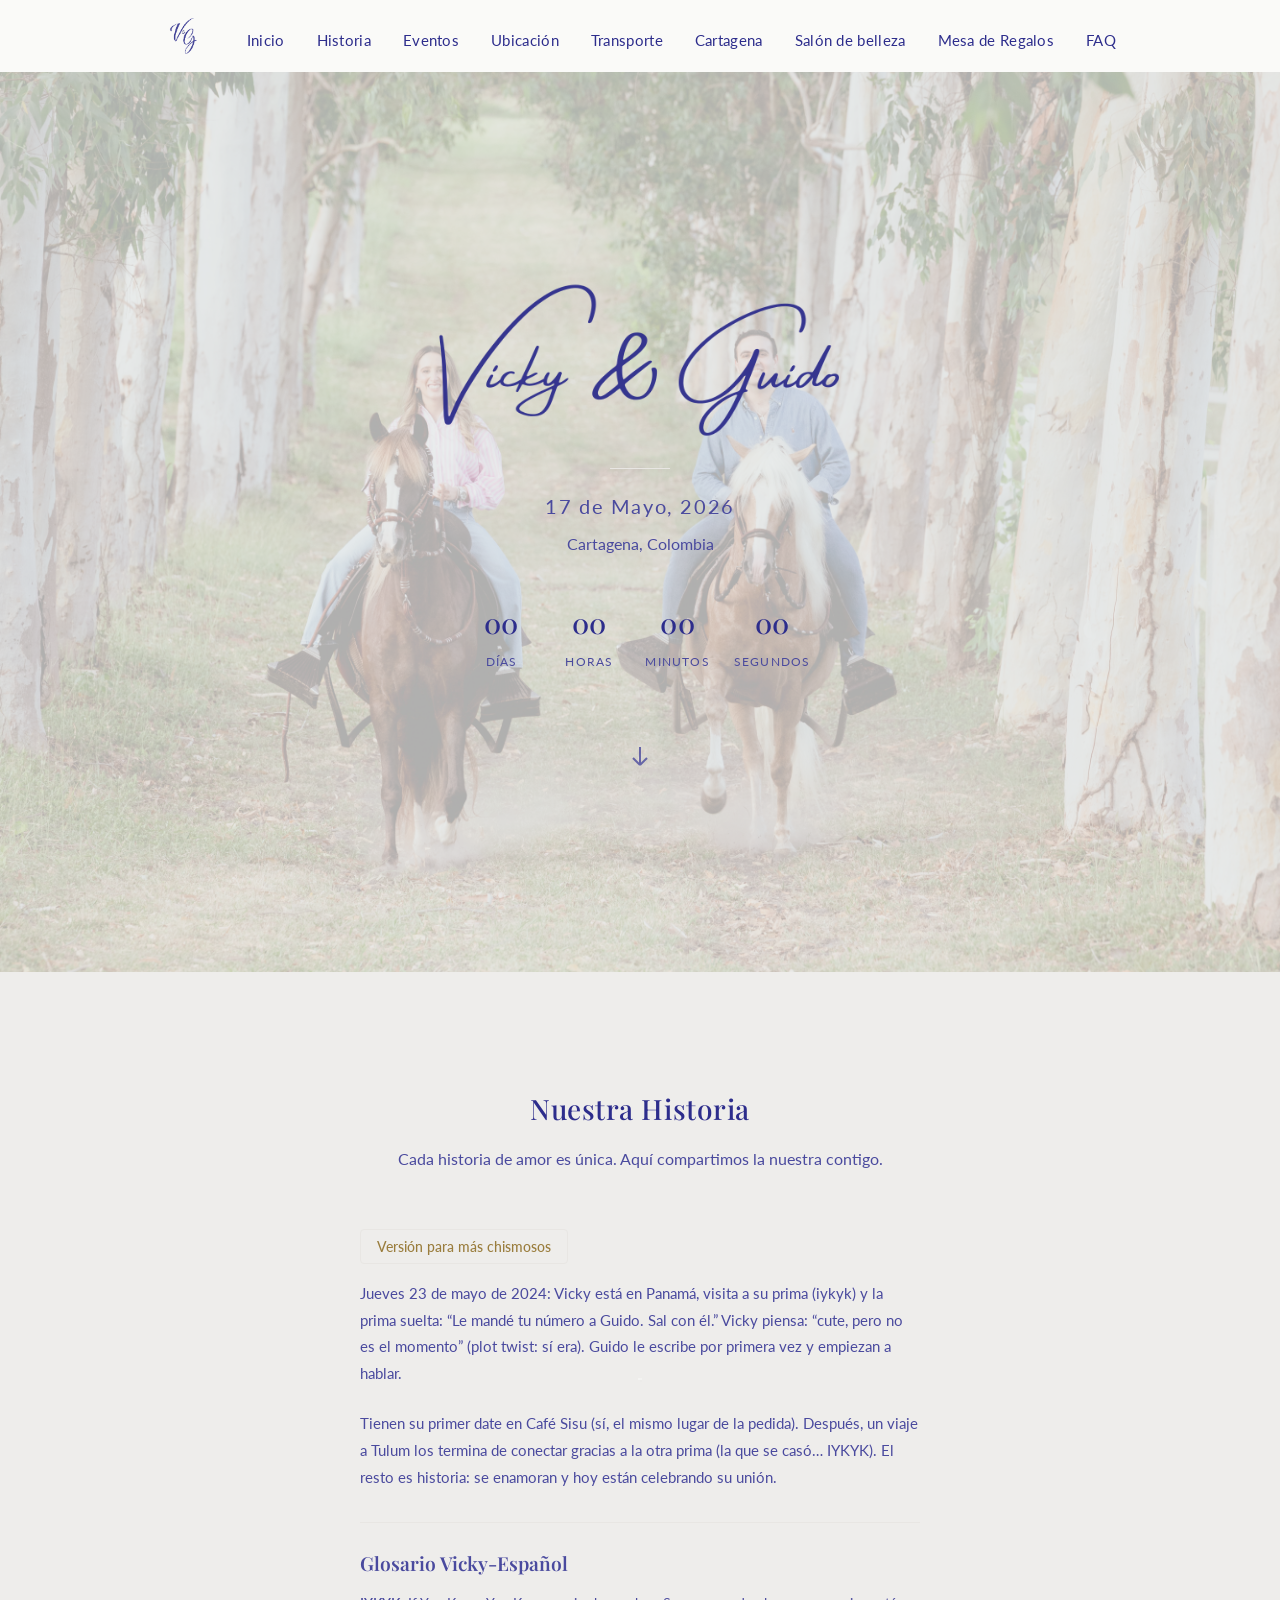
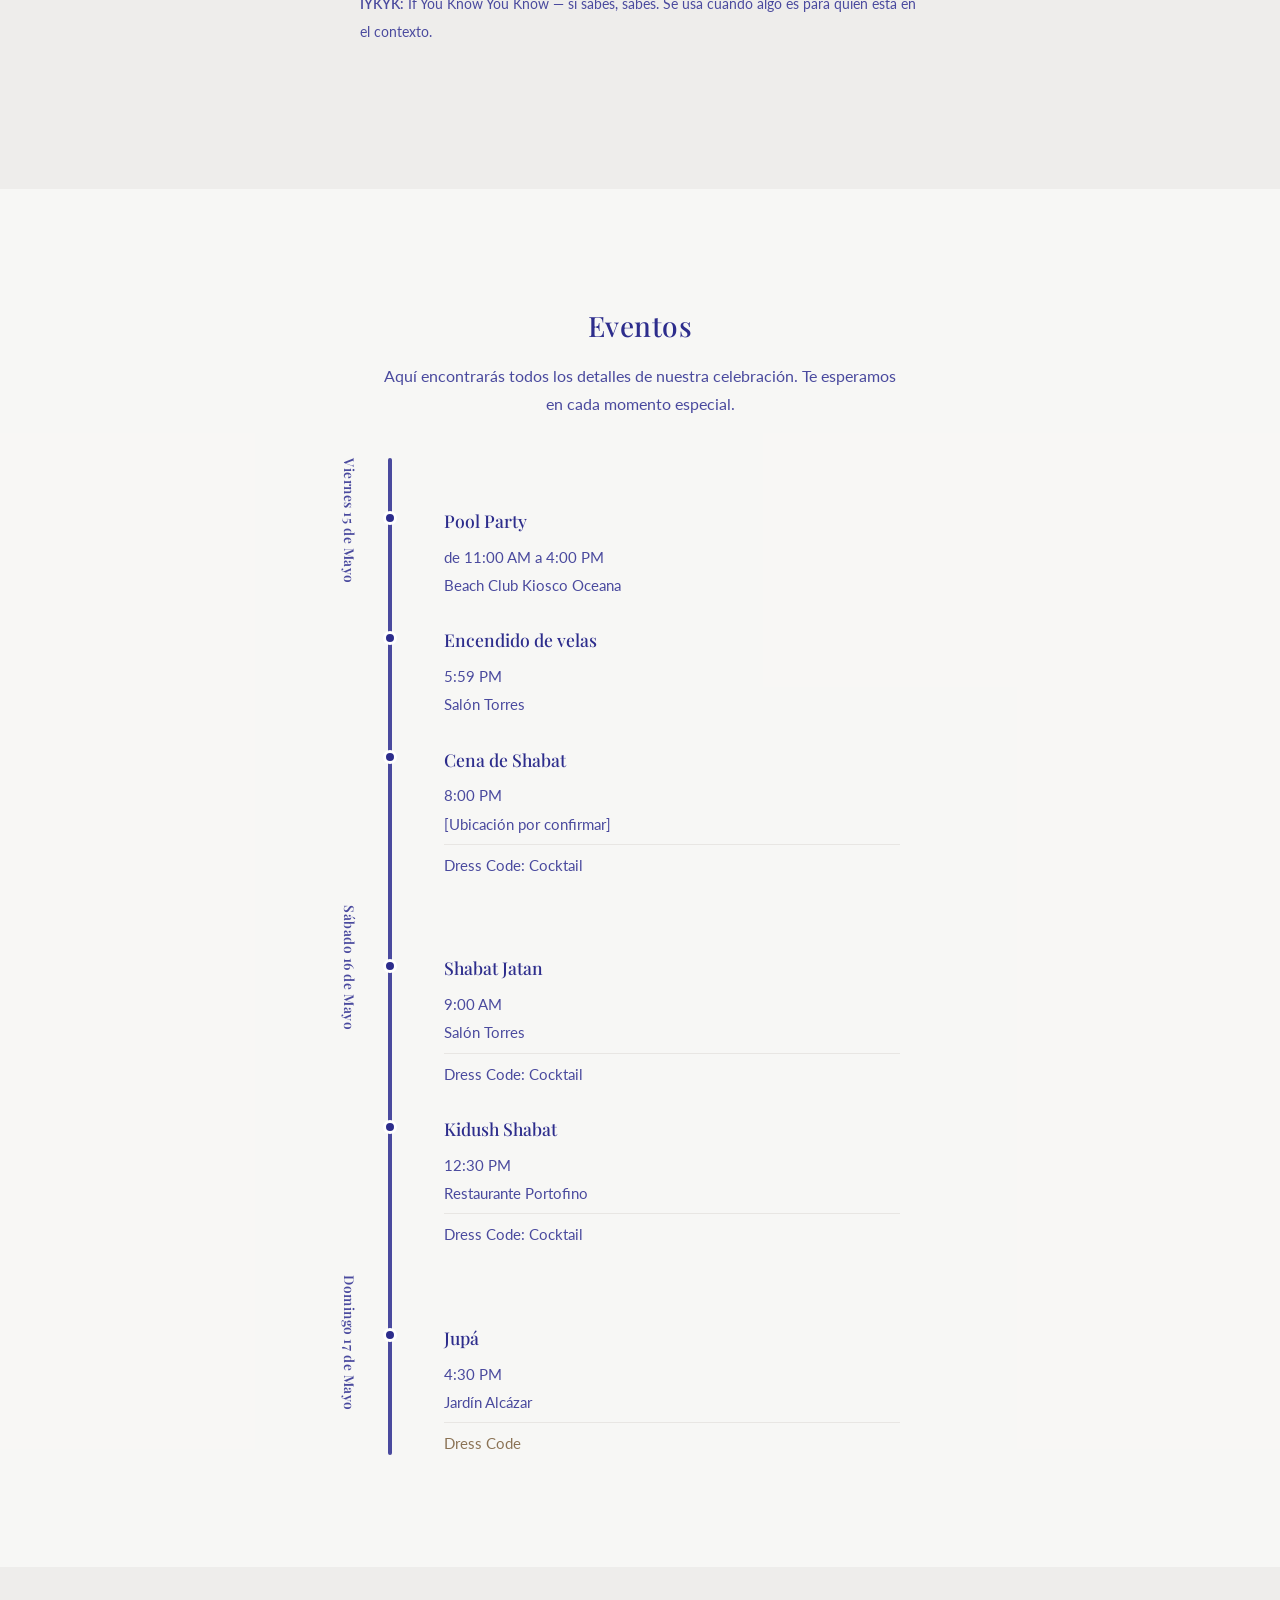
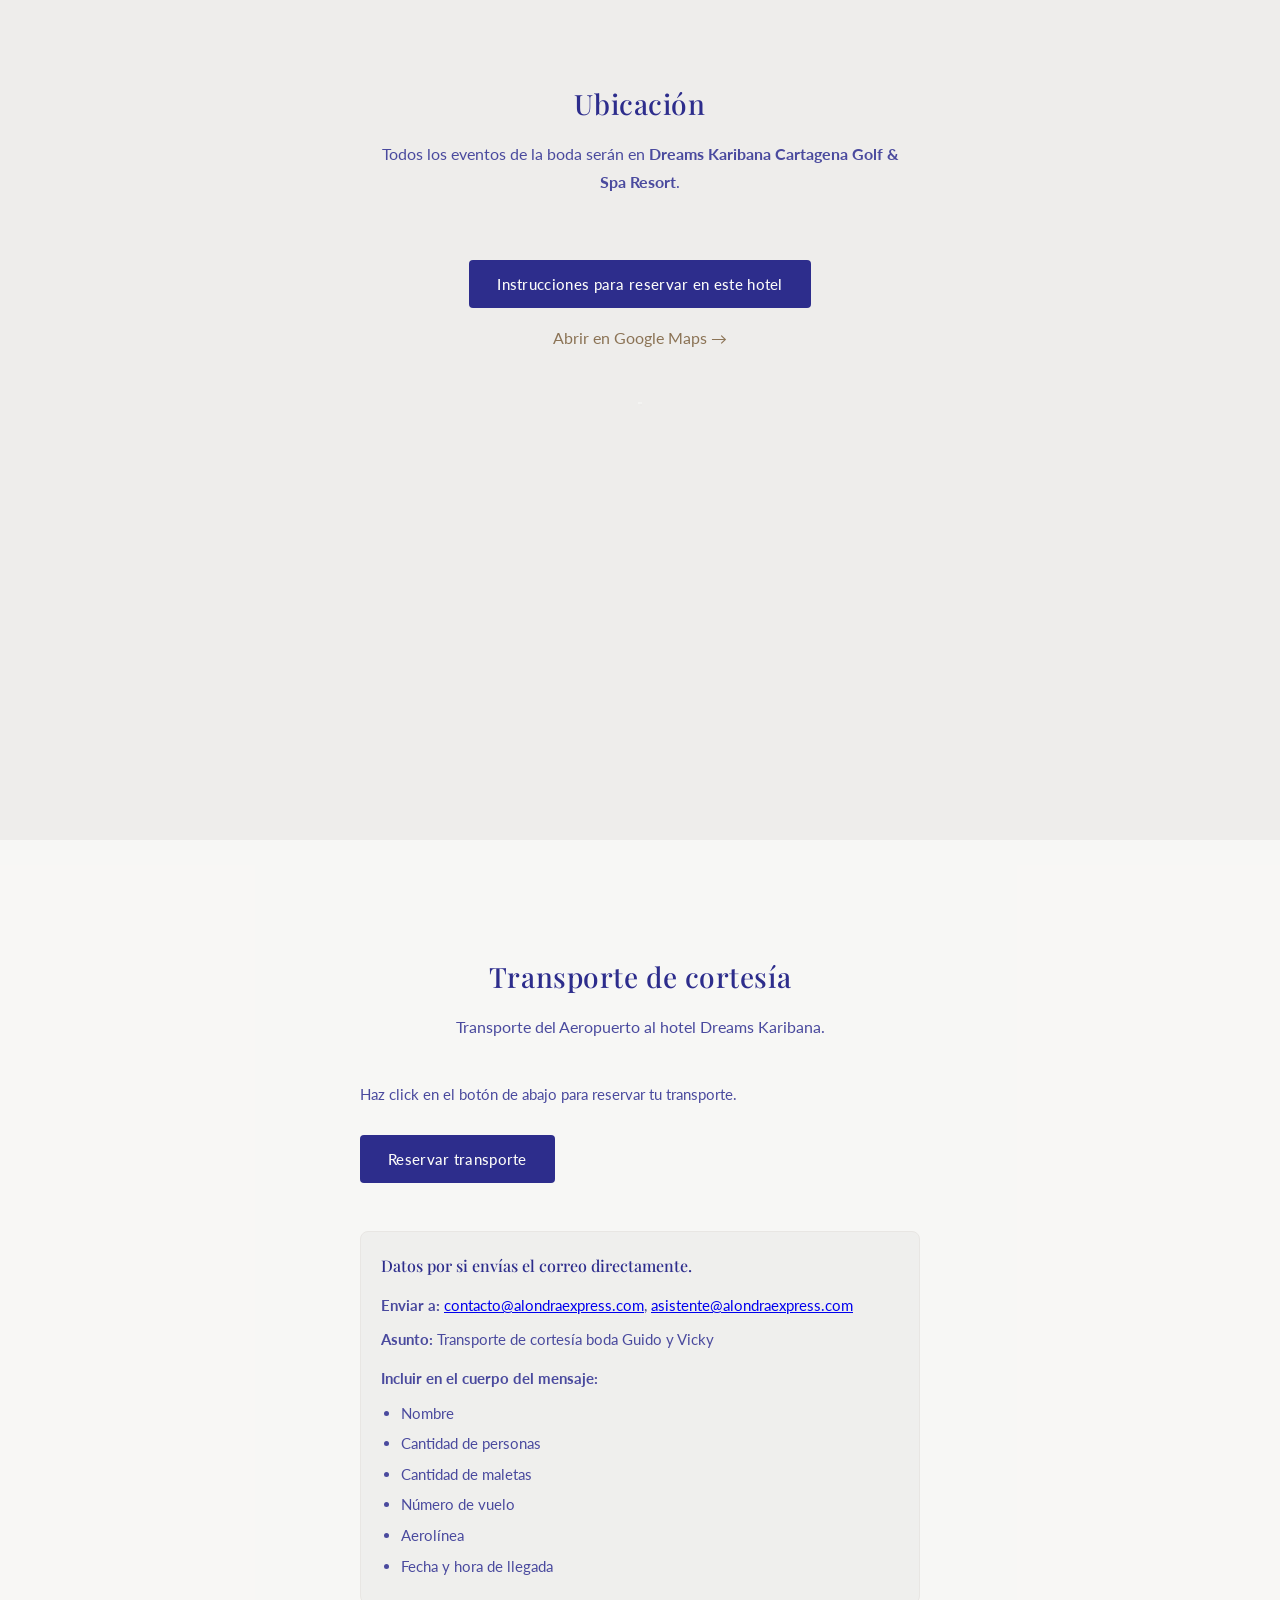
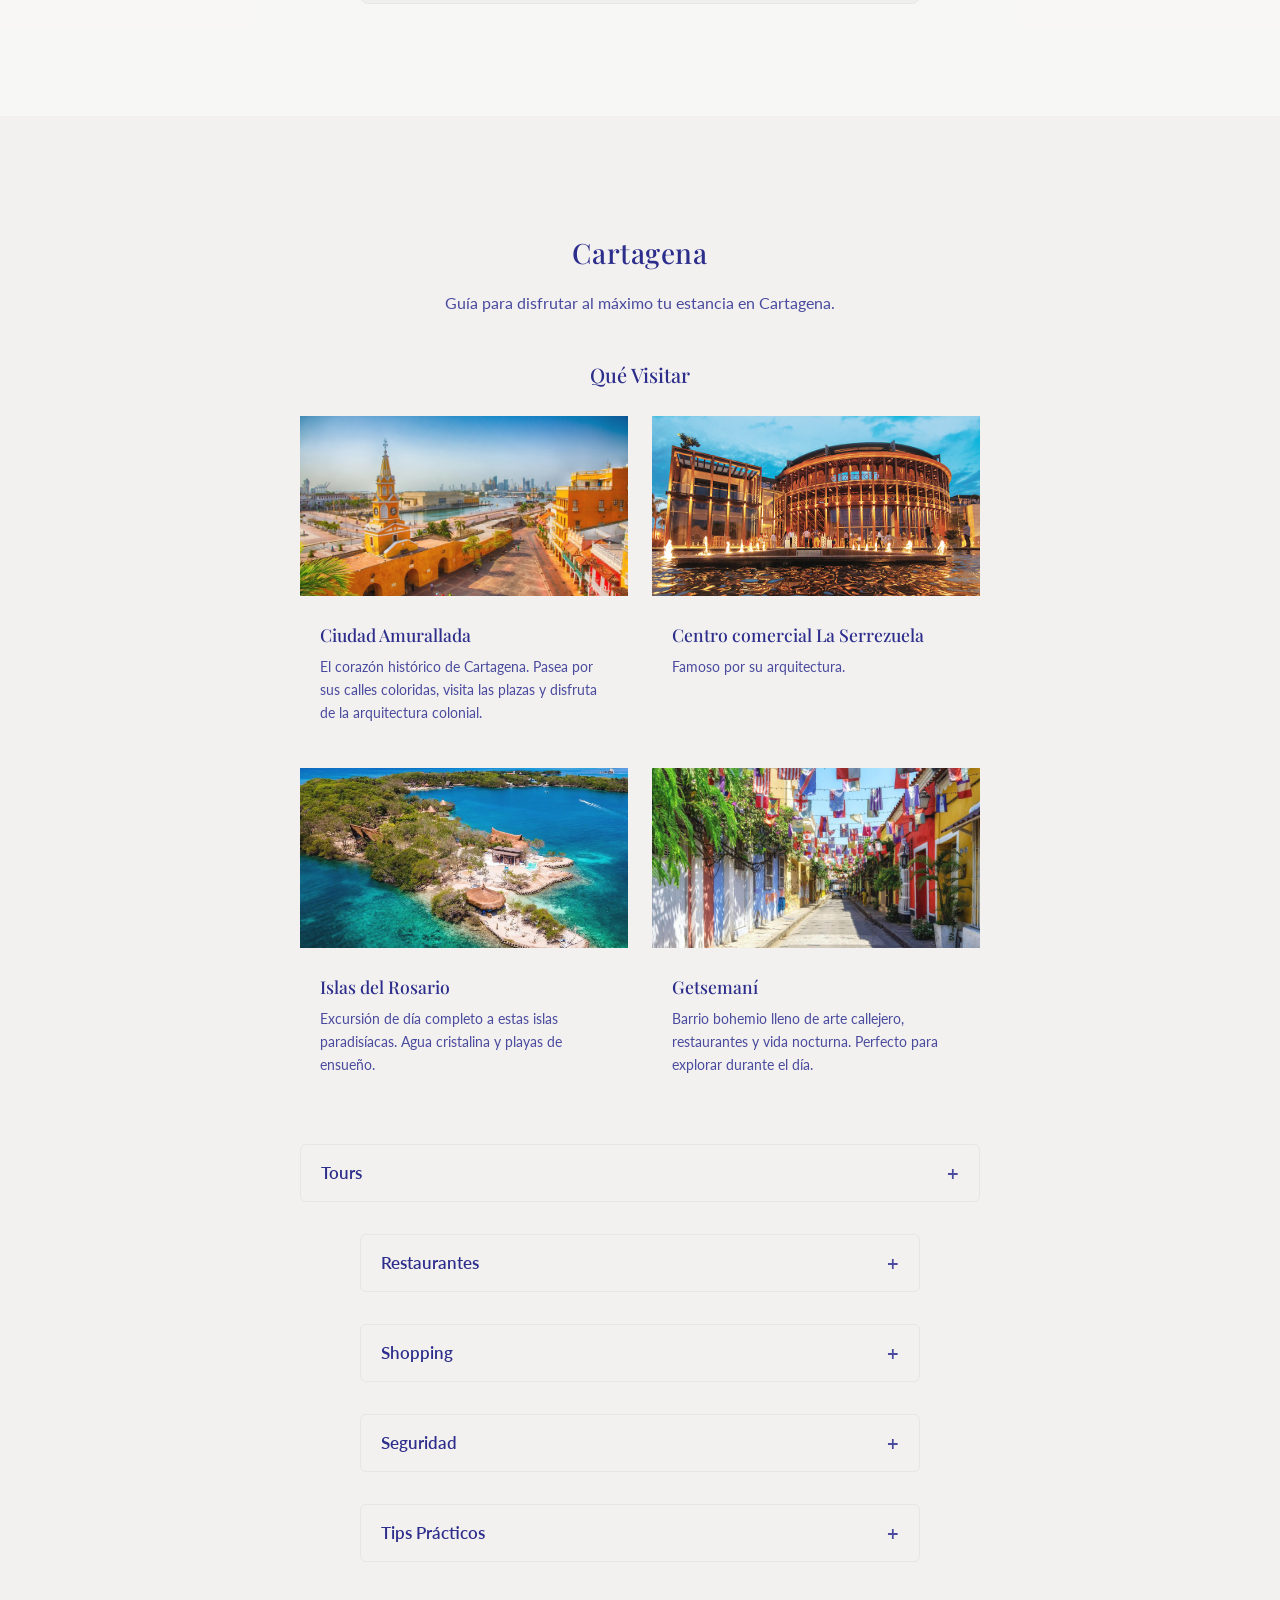
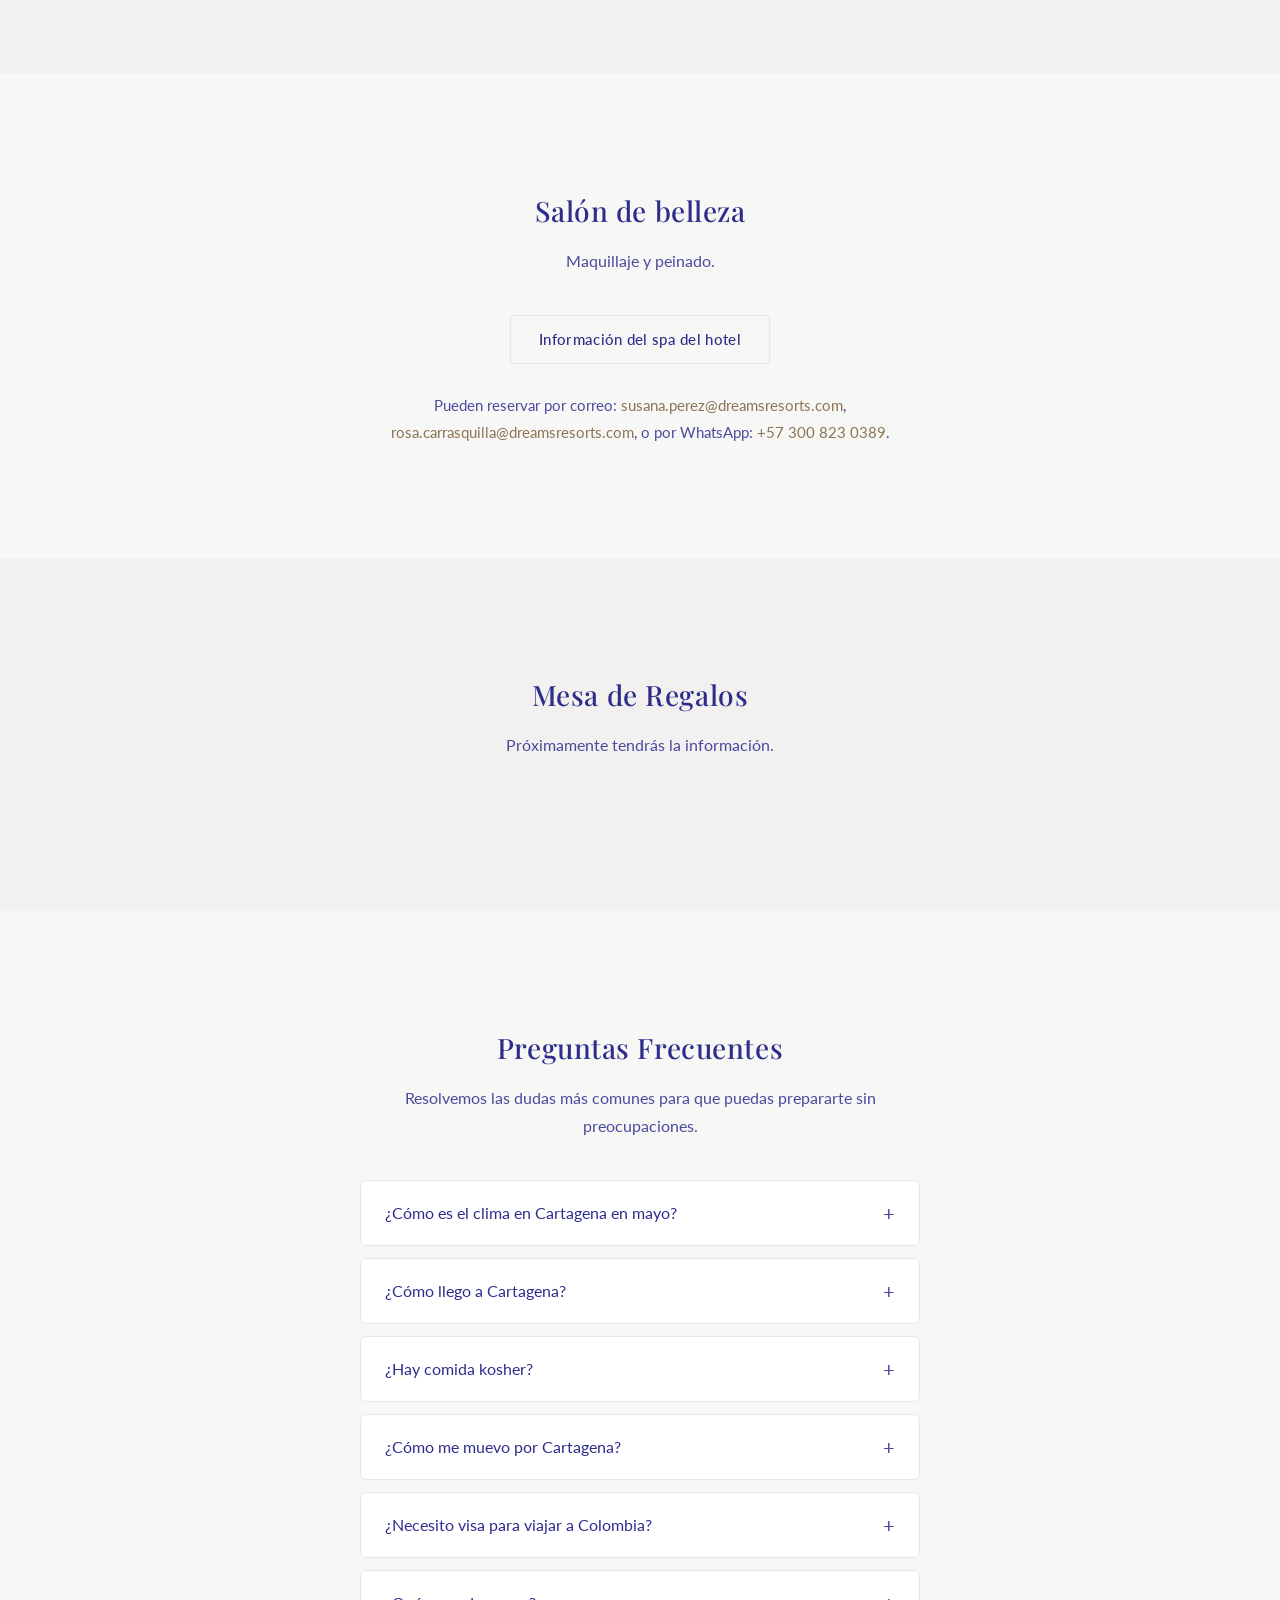
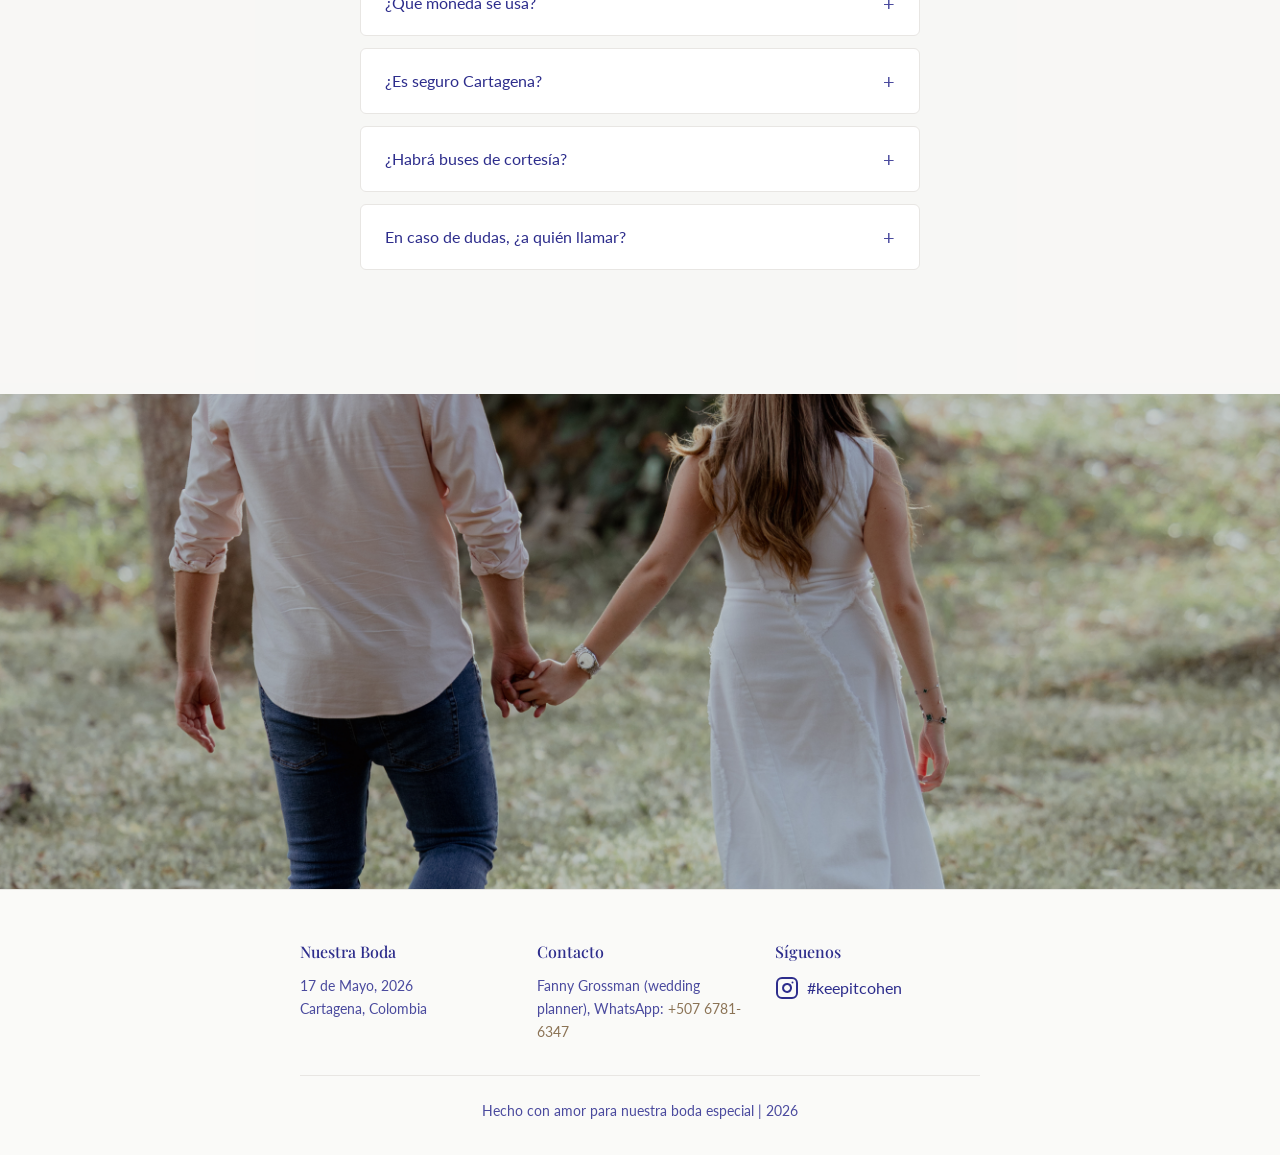
==== index.html @ 0b811f23 "cambios" ====
<!DOCTYPE html>
<html lang="es">
<head>
    <meta charset="UTF-8">
    <meta name="viewport" content="width=device-width, initial-scale=1.0">
    <title>Destination Wedding Cartagena 2026</title>
    <link rel="preconnect" href="https://fonts.googleapis.com">
    <link rel="preconnect" href="https://fonts.gstatic.com" crossorigin>
    <link href="https://fonts.googleapis.com/css2?family=Playfair+Display:wght@400;600;700&family=Lato:wght@300;400;700&family=Dancing+Script:wght@400;600;700&family=Montserrat:wght@300;400;600;700&display=swap" rel="stylesheet">
    <link rel="stylesheet" href="styles-experimento.css">
</head>
<body>
    <!-- Navbar -->
    <nav id="navbar" class="navbar">
        <div class="container">
            <a href="#inicio" class="navbar-brand">
                <img src="assets/logos/v&g.png" alt="V&G" class="navbar-logo">
            </a>
            <button class="mobile-menu-btn" id="mobileMenuBtn" aria-label="Toggle menu">
                <span></span>
                <span></span>
                <span></span>
            </button>
            <ul class="navbar-menu" id="navbarMenu">
                <li><a href="#inicio">Inicio</a></li>
                <li><a href="#historia">Historia</a></li>
                <li><a href="#eventos">Eventos</a></li>
                <li><a href="#ubicacion">Ubicación</a></li>
                <li><a href="#transporte">Transporte</a></li>
                <li><a href="#cartagena">Cartagena</a></li>
                <li><a href="#belleza">Salón de belleza</a></li>
                <li><a href="#regalos">Mesa de Regalos</a></li>
                <li><a href="#faq">FAQ</a></li>
            </ul>
        </div>
    </nav>

    <main class="main-content">
    <!-- Flying Macaw (oculto en experimento) -->
    <div class="flying-macaw" id="flyingMacaw">
        <div class="macaw-speech macaw-speech--hidden" id="macawSpeech"></div>
        <img src="assets/elementos/guacamaya.png" alt="Guacamaya volando" class="macaw-extracted">
    </div>

    <!-- Hero Section -->
    <section id="inicio" class="hero section-bg-hero">
        <div class="hero-content">
            <img src="assets/logos/vicky_y_guido.png" alt="Vicky & Guido" class="hero-title-image">
            <div class="hero-divider"></div>
            <p class="hero-date">17 de Mayo, 2026</p>
            <p class="hero-location">Cartagena, Colombia</p>
            
            <div class="countdown" id="countdown">
                <div class="countdown-item">
                    <div class="countdown-number" id="days">00</div>
                    <div class="countdown-label">Días</div>
                </div>
                <div class="countdown-item">
                    <div class="countdown-number" id="hours">00</div>
                    <div class="countdown-label">Horas</div>
                </div>
                <div class="countdown-item">
                    <div class="countdown-number" id="minutes">00</div>
                    <div class="countdown-label">Minutos</div>
                </div>
                <div class="countdown-item">
                    <div class="countdown-number" id="seconds">00</div>
                    <div class="countdown-label">Segundos</div>
                </div>
            </div>

            <a href="#" class="scroll-down" id="scrollDownArrow" aria-label="Ir a la siguiente sección">
                <svg width="24" height="24" viewBox="0 0 24 24" fill="none" stroke="currentColor" stroke-width="2">
                    <path d="M19 14l-7 7m0 0l-7-7m7 7V3"/>
                </svg>
            </a>
        </div>
    </section>

    <!-- Story Section -->
    <section id="historia" class="section section-bg section-bg-historia">
        <div class="container">
            <h2 class="section-title">Nuestra Historia</h2>
            <p class="section-subtitle">Cada historia de amor es única. Aquí compartimos la nuestra contigo.</p>
            <div class="story-container">
                <div class="story-card">
                    <div class="story-placeholder">
                        <button type="button" class="btn-chismosos" id="btnChismosos" aria-expanded="false">
                            Versión para más chismosos
                        </button>
                        <p class="story-text" id="storyShort">
                            Jueves 23 de mayo de 2024: Vicky está en Panamá, visita a su prima (iykyk) y la prima suelta: “Le mandé tu número a Guido. Sal con él.”
Vicky piensa: “cute, pero no es el momento” (plot twist: sí era).
Guido le escribe por primera vez y empiezan a hablar.
                        </p>
                        <figure class="story-screenshot" id="storyScreenshot">
                            <img src="support_files/whats_guido.jpeg" alt="Primera conversación entre Vicky y Guido por WhatsApp">
                            <figcaption>Primera conversación — receipts are forever</figcaption>
                        </figure>
                        <p class="story-text" id="storyShortRest">
                            Tienen su primer date en Café Sisu (sí, el mismo lugar de la pedida).
                            Después, un viaje a Tulum los termina de conectar gracias a la otra prima (la que se casó… IYKYK).
                            El resto es historia: se enamoran y hoy están celebrando su unión.
                        </p>
                        <div class="story-text story-text-long" id="storyLong" hidden>
                            <p><strong>Jueves 23 de mayo de 2024.</strong> Vicky está en Panamá visitando a su prima (iykyk). En una de esas conversaciones, la prima suelta sin más: “Le mandé tu número a Guido. Sal con él.” Vicky por dentro: “cute, pero no es el momento.” Plot twist: sí era el momento.</p>
                            <p>Guido le escribe por primera vez y empiezan a hablar. Receipts are forever, así que el PNG queda anexado a la historia.</p>
                            <figure class="story-screenshot story-screenshot--long" id="storyScreenshotLong">
                                <img src="support_files/whats_guido.jpeg" alt="Primera conversación entre Vicky y Guido por WhatsApp">
                                <figcaption>Primera conversación — receipts are forever</figcaption>
                            </figure>
                            <p>Llega el primer date: Café Sisu. Sí, el mismo lugar donde después sería la pedida. Las cosas no son casualidad.</p>
                            <p>Después viene un viaje a Tulum. Ahí los termina de conectar la otra prima, la que se casó… IYKYK. Playas, noches y conversaciones que sellan algo que ya se venía cocinando.</p>
                            <p>De ahí en adelante: más citas, más viajes, más “nosotros”. Se enamoran en serio y deciden que quieren celebrar esa unión con todos ustedes. Así que aquí estamos, contando la versión larga para los más chismosos.</p>
                        </div>
                        <div class="glossary">
                            <h3 class="glossary-title">Glosario Vicky-Español</h3>
                            <dl class="glossary-list">
                                <dt>IYKYK:</dt>
                                <dd>If You Know You Know — si sabes, sabes. Se usa cuando algo es para quien está en el contexto.</dd>
                            </dl>
                        </div>
                    </div>
                </div>
            </div>
        </div>
    </section>

    <!-- Schedule Section -->
    <section id="eventos" class="section section-bg section-bg-itinerario">
        <div class="container">
            <h2 class="section-title">Eventos</h2>
            <p class="section-subtitle">Aquí encontrarás todos los detalles de nuestra celebración. Te esperamos en cada momento especial.</p>

            <div class="timeline">
                <!-- Viernes 15 -->
                <div class="timeline-node timeline-node--day">
                    <span class="timeline-marker"></span>
                    <div class="timeline-content">
                        <h3 class="timeline-day-title">Viernes 15 de Mayo</h3>
                    </div>
                </div>
                <div class="timeline-node">
                    <span class="timeline-marker"></span>
                    <div class="timeline-content event-content">
                        <h4>Pool Party</h4>
                        <p class="event-when">de 11:00 AM a 4:00 PM</p>
                        <p class="event-where">Beach Club Kiosco Oceana</p>
                    </div>
                </div>
                <div class="timeline-node">
                    <span class="timeline-marker"></span>
                    <div class="timeline-content event-content">
                        <h4>Encendido de velas</h4>
                        <p class="event-when">5:59 PM</p>
                        <p class="event-where">Salón Torres</p>
                    </div>
                </div>
                <div class="timeline-node">
                    <span class="timeline-marker"></span>
                    <div class="timeline-content event-content">
                        <h4>Cena de Shabat</h4>
                        <p class="event-when">8:00 PM</p>
                        <p class="event-where">[Ubicación por confirmar]</p>
                        <p class="event-dresscode">Dress Code: Cocktail</p>
                    </div>
                </div>
                <!-- Sábado 16 -->
                <div class="timeline-node timeline-node--day">
                    <span class="timeline-marker"></span>
                    <div class="timeline-content">
                        <h3 class="timeline-day-title">Sábado 16 de Mayo</h3>
                    </div>
                </div>
                <div class="timeline-node">
                    <span class="timeline-marker"></span>
                    <div class="timeline-content event-content">
                        <h4>Shabat Jatan</h4>
                        <p class="event-when">9:00 AM</p>
                        <p class="event-where">Salón Torres</p>
                        <p class="event-dresscode">Dress Code: Cocktail</p>
                    </div>
                </div>
                <div class="timeline-node">
                    <span class="timeline-marker"></span>
                    <div class="timeline-content event-content">
                        <h4>Kidush Shabat</h4>
                        <p class="event-when">12:30 PM</p>
                        <p class="event-where">Restaurante Portofino</p>
<p class="event-dresscode">Dress Code: Cocktail</p>
                    </div>
                </div>
                <!-- Domingo 17 -->
                <div class="timeline-node timeline-node--day">
                    <span class="timeline-marker"></span>
                    <div class="timeline-content">
                        <h3 class="timeline-day-title">Domingo 17 de Mayo</h3>
                    </div>
                </div>
                <div class="timeline-node">
                    <span class="timeline-marker"></span>
                    <div class="timeline-content event-content">
                        <h4>Jupá</h4>
                        <p class="event-when">4:30 PM</p>
                        <p class="event-where">Jardín Alcázar</p>
                        <p class="event-dresscode"><a href="https://pin.it/6EM7oQjpA" target="_blank" rel="noopener noreferrer" class="link-gold">Dress Code</a></p>
                    </div>
                </div>
            </div>
        </div>
    </section>

    <!-- Ubicación -->
    <section id="ubicacion" class="section section-bg section-bg-ubicacion">
        <div class="container">
            <h2 class="section-title">Ubicación</h2>
            <p class="section-subtitle">Todos los eventos de la boda serán en <strong>Dreams Karibana Cartagena Golf & Spa Resort</strong>.</p>
            
            <div class="hotel-info-container">
                <div class="hotel-discount">
                    <a href="support_files/activacion_codigos_boda.pdf" target="_blank" rel="noopener noreferrer" class="btn btn-primary">
                        Instrucciones para reservar en este hotel
                    </a>
                    <div class="text-center mt-4">
                        <a href="https://www.google.com/maps/place/Dreams+Karibana+Cartagena+Golf+%26+Spa+Resort/@10.5391179,-75.4938525,17z/data=!3m1!4b1!4m6!3m5!1s0x8ef63b25ecf7a6e3:0x6625ea2ddd301392!8m2!3d10.5391179!4d-75.4912776!16s%2Fg%2F11c0vxqj5j?entry=ttu" target="_blank" rel="noopener noreferrer" class="link-gold">
                            Abrir en Google Maps →
                        </a>
                    </div>
                </div>
                
                <div class="map-container-small">
                    <iframe 
                        src="https://www.google.com/maps/embed?pb=!1m18!1m12!1m3!1d3922.51112001693!2d-75.4938525249615!3d10.539117989595635!2m3!1f0!2f0!3f0!3m2!1i1024!2i768!4f13.1!3m3!1m2!1s0x8ef63b25ecf7a6e3%3A0x6625ea2ddd301392!2sDreams%20Karibana%20Cartagena%20Golf%20%26%20Spa%20Resort!5e0!3m2!1sen!2smx!4v1769490177438!5m2!1sen!2smx" 
                        width="100%" 
                        height="400" 
                        style="border:0;" 
                        allowfullscreen="" 
                        loading="lazy" 
                        referrerpolicy="no-referrer-when-downgrade"
                        title="Ubicación del hotel Dreams Karibana Cartagena Golf & Spa Resort">
                    </iframe>
                </div>
            </div>
        </div>
    </section>

    <!-- Transporte de cortesía -->
    <section id="transporte" class="section section-bg section-bg-transporte">
        <div class="container">
            <h2 class="section-title">Transporte de cortesía</h2>
            <p class="section-subtitle">Transporte del Aeropuerto al hotel Dreams Karibana.</p>

            <div class="transport-email-data">
                <p class="transport-email-cta">Haz click en el botón de abajo para reservar tu transporte.</p>
                <a href="mailto:contacto@alondraexpress.com,asistente@alondraexpress.com?subject=Transporte%20de%20cortesia%20boda%20Guido%20y%20Vicky&body=Nombre%3A%20%0D%0A%0D%0ACantidad%20de%20personas%3A%20%0D%0A%0D%0ACantidad%20de%20maletas%3A%20%0D%0A%0D%0AN%C3%BAmero%20de%20vuelo%3A%20%0D%0A%0D%0AAerol%C3%ADnea%3A%20%0D%0A%0D%0AFecha%20y%20hora%20de%20llegada%3A%20" class="btn btn-primary transport-mailto-btn">Reservar transporte</a>

                <div class="transport-email-fallback">
                    <h4>Datos por si envías el correo directamente.</h4>
                    <p><strong>Enviar a:</strong> <a href="mailto:contacto@alondraexpress.com">contacto@alondraexpress.com</a>, <a href="mailto:asistente@alondraexpress.com">asistente@alondraexpress.com</a></p>
                    <p><strong>Asunto:</strong> Transporte de cortesía boda Guido y Vicky</p>
                    <p><strong>Incluir en el cuerpo del mensaje:</strong></p>
                    <ul class="transport-fields-list">
                        <li>Nombre</li>
                        <li>Cantidad de personas</li>
                        <li>Cantidad de maletas</li>
                        <li>Número de vuelo</li>
                        <li>Aerolínea</li>
                        <li>Fecha y hora de llegada</li>
                    </ul>
                </div>
            </div>
        </div>
    </section>

    <!-- Recommendations Section -->
    <section id="cartagena" class="section section-cartagena">
        <div class="container">
            <h2 class="section-title">Cartagena</h2>
            <p class="section-subtitle">Guía para disfrutar al máximo tu estancia en Cartagena.</p>

            <!-- Qué Visitar -->
            <div class="places-to-visit-section">
                <h3 class="places-section-title">Qué Visitar</h3>
                <div class="places-grid">
                    <div class="place-card">
                        <img src="assets/cartagena/torre_reloj.jpg" alt="Ciudad Amurallada" class="place-image">
                        <h4>Ciudad Amurallada</h4>
                        <p>El corazón histórico de Cartagena. Pasea por sus calles coloridas, visita las plazas y disfruta de la arquitectura colonial.</p>
                    </div>
                    <div class="place-card">
                        <img src="assets/cartagena/la_serrezuela.jpg" alt="Centro comercial La Serrezuela" class="place-image">
                        <h4>Centro comercial La Serrezuela</h4>
                        <p>Famoso por su arquitectura.</p>
                    </div>
                    <div class="place-card">
                        <img src="assets/cartagena/islas_del_rosario.jpg" alt="Islas del Rosario" class="place-image">
                        <h4>Islas del Rosario</h4>
                        <p>Excursión de día completo a estas islas paradisíacas. Agua cristalina y playas de ensueño.</p>
                    </div>
                    <div class="place-card">
                        <img src="assets/cartagena/getsemani.jpg" alt="Getsemaní" class="place-image">
                        <h4>Getsemaní</h4>
                        <p>Barrio bohemio lleno de arte callejero, restaurantes y vida nocturna. Perfecto para explorar durante el día.</p>
                    </div>
                </div>
            </div>

            <!-- Tours (colapsable) -->
            <div class="cartagena-collapse-item">
                <button type="button" class="cartagena-collapse-btn" onclick="toggleCartagenaCollapse(this)" aria-expanded="false">
                    <span>Tours</span>
                    <span class="cartagena-collapse-icon">+</span>
                </button>
                <div class="cartagena-collapse-content">
                    <div class="cartagena-tours">
                        <p class="tours-contact-name">Karen Teheran</p>
                        <p class="tours-contact-item">Teléfono: <a href="https://wa.me/573182431434" target="_blank" rel="noopener noreferrer" class="link-gold">+57 318 2431434</a></p>
                        <p class="tours-contact-item">Correo: <a href="mailto:gemamanzanillo@gematurs.com" class="link-gold">gemamanzanillo@gematurs.com</a></p>
                    </div>
                </div>
            </div>

            <div class="recommendations-grid">

                <!-- Restaurantes (colapsable) -->
                <div class="cartagena-collapse-item">
                    <button type="button" class="cartagena-collapse-btn" onclick="toggleCartagenaCollapse(this)" aria-expanded="false">
                        <span>Restaurantes</span>
                        <span class="cartagena-collapse-icon">+</span>
                    </button>
                    <div class="cartagena-collapse-content">
                        <div class="recommendation-content">
                        <div class="recommendation-item">
                            <h4>La Vitrola</h4>
                            <p>Cocina caribeña y colombiana.<br>Carrera 2 #33-66, Centro histórico.</p>
                        </div>
                        <div class="recommendation-item">
                            <h4>Harry Sasson</h4>
                            <p>Alta cocina colombiana e internacional.<br>Hotel Charleston Santa Teresa, Carrera 3 #31-19.</p>
                        </div>
                        <div class="recommendation-item">
                            <h4>Restaurante Niku</h4>
                            <p>Japonés.<br>Centro histórico, C31 Cl. de San Juan de Dios #3-39.</p>
                        </div>
                        <div class="recommendation-item">
                            <h4>Andrés Carne de Res</h4>
                            <p>Carnes y cocina colombiana.<br>Carrera 11, Calle de la Serrezuela #39-21.</p>
                        </div>
                        <div class="recommendation-item">
                            <h4>Restaurante Norma</h4>
                            <p>Cocina italiana y mediterránea.<br>Centro histórico, Calle del Baloco #2-14.</p>
                        </div>
                        <div class="recommendation-item">
                            <h4>Restaurante Juan del Mar</h4>
                            <p>Pescados y pizzas gourmet.<br>Plaza de San Diego 8-12, San Diego.</p>
                        </div>
                        <div class="recommendation-item">
                            <h4>Mar y Zielo</h4>
                            <p>Cocina de autor colombiana.<br>Carrera 5 #34-63, El Centro.</p>
                        </div>
                        </div>
                    </div>
                </div>

                <!-- Shopping (colapsable) -->
                <div class="cartagena-collapse-item">
                    <button type="button" class="cartagena-collapse-btn" onclick="toggleCartagenaCollapse(this)" aria-expanded="false">
                        <span>Shopping</span>
                        <span class="cartagena-collapse-icon">+</span>
                    </button>
                    <div class="cartagena-collapse-content">
                        <div class="recommendation-content">
                        <ul class="shopping-list">
                            <li>Agua Bendita</li>
                            <li>Maaji</li>
                            <li>Azulu</li>
                            <li>Silvia Tcherassi</li>
                            <li>Beatriz Camacho</li>
                            <li>St. Dom</li>
                            <li>Baobab</li>
                            <li>Centro comercial La Serrezuela</li>
                        </ul>
                        </div>
                    </div>
                </div>

                <!-- Seguridad (colapsable) -->
                <div class="cartagena-collapse-item">
                    <button type="button" class="cartagena-collapse-btn" onclick="toggleCartagenaCollapse(this)" aria-expanded="false">
                        <span>Seguridad</span>
                        <span class="cartagena-collapse-icon">+</span>
                    </button>
                    <div class="cartagena-collapse-content">
                        <div class="recommendation-content">
                        <div class="recommendation-item">
                            <h4>Movilidad</h4>
                            <p>Muévete en grupo, especialmente de noche. Usa aplicaciones confiables como Uber o taxis oficiales del hotel. Evita taxis en la calle sin confirmar precio.</p>
                        </div>
                        <div class="recommendation-item">
                            <h4>Precauciones</h4>
                            <p>No muestres joyas o objetos de valor en público. Guarda documentos importantes en el hotel. Mantén tu teléfono cargado y comparte tu ubicación con alguien de confianza.</p>
                        </div>
                        <div class="recommendation-item">
                            <h4>Zonas Seguras</h4>
                            <p>La Ciudad Amurallada y Getsemaní son generalmente seguras durante el día. Evita zonas desconocidas de noche y siempre pregunta en el hotel sobre áreas a evitar.</p>
                        </div>
                        </div>
                    </div>
                </div>

                <!-- Tips Prácticos (colapsable) -->
                <div class="cartagena-collapse-item">
                    <button type="button" class="cartagena-collapse-btn" onclick="toggleCartagenaCollapse(this)" aria-expanded="false">
                        <span>Tips Prácticos</span>
                        <span class="cartagena-collapse-icon">+</span>
                    </button>
                    <div class="cartagena-collapse-content">
                        <div class="recommendation-content">
                        <div class="recommendation-item">
                            <h4>Moneda</h4>
                            <p>La moneda es el Peso Colombiano (COP). Muchos lugares aceptan tarjetas, pero te recomendamos llevar efectivo para taxis, propinas y mercados; los taxis suelen preferir o solo aceptar efectivo. Cambia dinero en casas de cambio oficiales.</p>
                        </div>
                        <div class="recommendation-item">
                            <h4>Clima</h4>
                            <p>Mayo: temperatura promedio 28-32°C, alta humedad. Lluvias ocasionales. Protégete del sol y mantente hidratado.</p>
                        </div>
                        <div class="recommendation-item">
                            <h4>Transporte</h4>
                            <p>Desde el aeropuerto: taxi oficial o transfer del hotel (más seguro). En la ciudad: caminar en la zona amurallada, Uber para distancias mayores.</p>
                        </div>
                        <div class="recommendation-item">
                            <h4>Horarios</h4>
                            <p>Restaurantes: almuerzo 12:00-15:00, cena 19:00-22:00. Tiendas: generalmente 9:00-20:00. Muchos lugares cierran temprano los domingos.</p>
                        </div>
                        <div class="recommendation-item">
                            <h4>Agua</h4>
                            <p>El agua de la llave no se recomienda para beber. Usa agua embotellada o filtrada durante tu estancia.</p>
                        </div>
                        <div class="recommendation-item">
                            <h4>Electricidad</h4>
                            <p>110V, enchufes tipo A y B (como en USA). Trae adaptador si es necesario.</p>
                        </div>
                        </div>
                    </div>
                </div>
            </div>
        </div>
    </section>

    <!-- Salón de belleza (info opcional del hotel) -->
    <section id="belleza" class="section section-bg section-bg-faq">
        <div class="container">
            <h2 class="section-title">Salón de belleza</h2>
            <p class="section-subtitle">Maquillaje y peinado.</p>
            <p class="text-center mt-4">
                <a href="support_files/spa_hotel.pdf" target="_blank" rel="noopener noreferrer" class="btn btn-secondary">Información del spa del hotel</a>
            </p>
            <p class="belleza-contact text-center mt-3">Pueden reservar por correo: <a href="mailto:susana.perez@dreamsresorts.com" class="link-gold">susana.perez@dreamsresorts.com</a>, <a href="mailto:rosa.carrasquilla@dreamsresorts.com" class="link-gold">rosa.carrasquilla@dreamsresorts.com</a>, o por WhatsApp: <a href="https://wa.me/573008230389" target="_blank" rel="noopener noreferrer" class="link-gold">+57 300 823 0389</a>.</p>
        </div>
    </section>

    <!-- Mesa de Regalos Section -->
    <section id="regalos" class="section bg-white">
        <div class="container">
            <h2 class="section-title">Mesa de Regalos</h2>
            <p class="section-subtitle">Próximamente tendrás la información.</p>
        </div>
    </section>

    <!-- FAQ Section -->
    <section id="faq" class="section section-bg section-bg-faq">
        <div class="container">
            <h2 class="section-title">Preguntas Frecuentes</h2>
            <p class="section-subtitle">Resolvemos las dudas más comunes para que puedas prepararte sin preocupaciones.</p>

            <div class="faq-container">
                <div class="faq-item">
                    <button class="faq-question" onclick="toggleFAQ(this)">
                        <span>¿Cómo es el clima en Cartagena en mayo?</span>
                        <span class="faq-icon">+</span>
                    </button>
                    <div class="faq-answer">
                        <p>Mayo en Cartagena es caluroso y húmedo, con temperaturas promedio entre 28-32°C. Puede haber lluvias ocasionales, pero generalmente son cortas. Te recomendamos traer ropa ligera, bloqueador solar, y un paraguas pequeño por si acaso.</p>
                    </div>
                </div>

                <div class="faq-item">
                    <button class="faq-question" onclick="toggleFAQ(this)">
                        <span>¿Cómo llego a Cartagena?</span>
                        <span class="faq-icon">+</span>
                    </button>
                    <div class="faq-answer">
                        <p>El aeropuerto internacional Rafael Núñez (CTG) recibe vuelos desde varias ciudades.</p>
                    </div>
                </div>

                <div class="faq-item">
                    <button class="faq-question" onclick="toggleFAQ(this)">
                        <span>¿Hay comida kosher?</span>
                        <span class="faq-icon">+</span>
                    </button>
                    <div class="faq-answer">
                        <p>Los eventos de la boda son todos kosher. En el hotel hay desayuno incluido kosher en formato buffet, y además hay una carta de comida kosher con costo extra. Estando en la ciudad, también hay opciones kosher con Chabad.</p>
                    </div>
                </div>

                <div class="faq-item" style="display: none;">
                    <button class="faq-question" onclick="toggleFAQ(this)">
                        <span>¿Dónde me puedo hospedar?</span>
                        <span class="faq-icon">+</span>
                    </button>
                    <div class="faq-answer">
                        <p>Nosotros nos hospedaremos en Karibana Dreams, pero puedes elegir cualquier hotel en Cartagena. Las zonas más recomendadas son: la Ciudad Amurallada (histórica), Getsemaní (bohemia), y Bocagrande (moderna con playa). Si necesitas recomendaciones específicas, contáctanos.</p>
                    </div>
                </div>

                <div class="faq-item" style="display: none;">
                    <button class="faq-question" onclick="toggleFAQ(this)">
                        <span>¿Dónde puedo reservar maquillaje y peinado?</span>
                        <span class="faq-icon">+</span>
                    </button>
                    <div class="faq-answer">
                        <p>En el hotel Dreams Karibana hay salón de belleza. Puedes reservar por correo: <a href="mailto:susana.perez@dreamsresorts.com" class="link-gold">susana.perez@dreamsresorts.com</a>, <a href="mailto:rosa.carrasquilla@dreamsresorts.com" class="link-gold">rosa.carrasquilla@dreamsresorts.com</a>, o por WhatsApp: <a href="https://wa.me/573008230389" target="_blank" rel="noopener noreferrer" class="link-gold">+57 300 823 0389</a>.</p>
                    </div>
                </div>

                <div class="faq-item">
                    <button class="faq-question" onclick="toggleFAQ(this)">
                        <span>¿Cómo me muevo por Cartagena?</span>
                        <span class="faq-icon">+</span>
                    </button>
                    <div class="faq-answer">
                        <p>La Ciudad Amurallada es perfecta para caminar. Para distancias mayores, usa Uber (muy común y seguro) o taxis oficiales del hotel. Evita taxis en la calle sin confirmar precio primero. El transporte público existe pero no es la opción más cómoda para turistas.</p>
                    </div>
                </div>

                <div class="faq-item">
                    <button class="faq-question" onclick="toggleFAQ(this)">
                        <span>¿Necesito visa para viajar a Colombia?</span>
                        <span class="faq-icon">+</span>
                    </button>
                    <div class="faq-answer">
                        <p>Depende de tu nacionalidad. Ciudadanos de muchos países (incluyendo USA, Canadá, UE, y varios países latinoamericanos) no necesitan visa para estancias turísticas de hasta 90 días.<br>Los ciudadanos israelíes, desde mediados de 2025, sí requieren visa.<br>Verifica con la embajada colombiana en tu país para estar seguro.</p>
                    </div>
                </div>

                <div class="faq-item">
                    <button class="faq-question" onclick="toggleFAQ(this)">
                        <span>¿Qué moneda se usa?</span>
                        <span class="faq-icon">+</span>
                    </button>
                    <div class="faq-answer">
                        <p>Peso Colombiano (COP). Muchos lugares aceptan tarjetas de crédito, pero es bueno tener efectivo para propinas, mercados y lugares pequeños. Puedes cambiar dinero en el aeropuerto o en casas de cambio oficiales en la ciudad.</p>
                    </div>
                </div>

                <div class="faq-item">
                    <button class="faq-question" onclick="toggleFAQ(this)">
                        <span>¿Es seguro Cartagena?</span>
                        <span class="faq-icon">+</span>
                    </button>
                    <div class="faq-answer">
                        <p>Las zonas turísticas de Cartagena son generalmente seguras. Como en cualquier destino turístico, usa sentido común: no muestres objetos de valor, muévete en grupo de noche, usa aplicaciones confiables para transporte, y guarda documentos importantes en el hotel. La Ciudad Amurallada y Getsemaní son seguras durante el día.</p>
                    </div>
                </div>

                <div class="faq-item">
                    <button class="faq-question" onclick="toggleFAQ(this)">
                        <span>¿Habrá buses de cortesía?</span>
                        <span class="faq-icon">+</span>
                    </button>
                    <div class="faq-answer">
                        <p>Sí, del aeropuerto al hotel Dreams Karibana. Para reservar tu transporte, ve a la sección <a href="#transporte" class="link-gold">Transporte</a>.</p>
                    </div>
                </div>

                <div class="faq-item">
                    <button class="faq-question" onclick="toggleFAQ(this)">
                        <span>En caso de dudas, ¿a quién llamar?</span>
                        <span class="faq-icon">+</span>
                    </button>
                    <div class="faq-answer">
                        <p>Fanny Grossman por WhatsApp <a href="https://wa.me/50767816347" target="_blank" rel="noopener noreferrer" class="link-gold">+507 6781-6347</a>.</p>
                    </div>
                </div>
            </div>
        </div>
    </section>

    <!-- Imagen de cierre (PCR53793) visible hasta abajo -->
    <div class="bottom-bg-image" role="presentation" aria-hidden="true"></div>

    <!-- Footer -->
    <footer class="footer">
        <div class="container">
            <div class="footer-grid">
                <div class="footer-column">
                    <h3>Nuestra Boda</h3>
                    <p>17 de Mayo, 2026<br>Cartagena, Colombia</p>
                </div>
                <div class="footer-column">
                    <h3>Contacto</h3>
                    <p>
                        Fanny Grossman (wedding planner), WhatsApp: <a href="https://wa.me/50767816347" target="_blank" rel="noopener noreferrer">+507 6781-6347</a>
                    </p>
                </div>
                <div class="footer-column">
                    <h3>Síguenos</h3>
                    <div class="social-links">
                        <a href="https://www.instagram.com/explore/tags/keepitcohen/" target="_blank" rel="noopener noreferrer" aria-label="Instagram #keepitcohen" class="social-icon-insta" id="instagramHashtagLink">
                            <svg width="24" height="24" viewBox="0 0 24 24" fill="none" stroke="currentColor" stroke-width="2" stroke-linecap="round" stroke-linejoin="round" aria-hidden="true">
                                <rect x="2" y="2" width="20" height="20" rx="5" ry="5"/>
                                <path d="M16 11.37A4 4 0 1 1 12.63 8 4 4 0 0 1 16 11.37z"/>
                                <line x1="17.5" y1="6.5" x2="17.51" y2="6.5"/>
                            </svg>
                            #keepitcohen
                        </a>
                    </div>
                </div>
            </div>
            <div class="footer-bottom">
                <p>Hecho con amor para nuestra boda especial | 2026</p>
            </div>
        </div>
    </footer>
    </main>

    <script src="script.js"></script>
</body>
</html>
---- styles-experimento.css ----
/* ===== EXPERIMENTO: Estilo minimal, inspirado en Michelle & Tonye ===== */
/* Menos saturación, más aire, scroll fluido hasta abajo */

* {
    margin: 0;
    padding: 0;
    box-sizing: border-box;
}

:root {
    --bg: #fafaf8;
    --bg-section: #fff;
    --text: #2d2d8c;
    --text-soft: #4a4a9e;
    --accent: #8b7355;
    --accent-soft: #c4b5a0;
    --border: #e8e6e3;
    --navbar-height: 72px;
}

html {
    scroll-behavior: smooth;
    scroll-padding-top: var(--navbar-height);
}

body {
    font-family: 'Lato', -apple-system, BlinkMacSystemFont, sans-serif;
    background-color: var(--bg);
    color: var(--text);
    line-height: 1.75;
    font-weight: 400;
}

h1, h2, h3, h4 {
    font-family: 'Playfair Display', Georgia, serif;
    color: var(--text);
    font-weight: 500;
}

/* ===== NAVBAR ===== */
.navbar {
    position: fixed;
    top: 0;
    left: 0;
    right: 0;
    z-index: 1000;
    background: transparent;
    transition: background 0.3s ease, box-shadow 0.2s ease;
    padding: 1rem 0;
}

.navbar.scrolled {
    background: rgba(255, 255, 255, 0.92);
    backdrop-filter: blur(8px);
    box-shadow: 0 1px 0 var(--border);
}

.navbar .container {
    max-width: 1000px;
    margin: 0 auto;
    padding: 0 1.5rem;
    display: flex;
    justify-content: space-between;
    align-items: center;
}

.navbar-brand {
    text-decoration: none;
}

.navbar-logo {
    height: 40px;
    width: auto;
    object-fit: contain;
    opacity: 0.9;
}

.navbar-menu {
    display: flex;
    list-style: none;
    gap: 2rem;
}

.navbar-menu a {
    color: var(--text);
    text-decoration: none;
    font-size: 0.95rem;
    font-weight: 400;
    letter-spacing: 0.02em;
    transition: color 0.2s ease;
}

.navbar-menu a:hover {
    color: var(--accent);
}

.mobile-menu-btn {
    display: none;
    flex-direction: column;
    gap: 5px;
    background: none;
    border: none;
    cursor: pointer;
    padding: 0.5rem;
}

.mobile-menu-btn span {
    width: 22px;
    height: 2px;
    background-color: var(--text);
    transition: all 0.2s ease;
}

/* ===== FLYING MACAW ===== */
.flying-macaw {
    display: none;
    position: fixed;
    z-index: 9999;
    pointer-events: none;
    width: 150px;
    height: 150px;
    animation: flyAcross 25s infinite ease-in-out;
    opacity: 0.85;
    will-change: transform;
    background: transparent;
}

.macaw-speech {
    position: absolute;
    bottom: 100%;
    left: 50%;
    transform: translateX(-50%) translateY(-8px);
    padding: 0.5rem 0.75rem;
    min-width: 8ch;
    background: #fff;
    border: 1px solid var(--border);
    border-radius: 12px;
    font-size: 0.85rem;
    color: var(--text);
    white-space: nowrap;
    box-shadow: 0 2px 10px rgba(0, 0, 0, 0.12);
    transition: opacity 0.5s ease;
}

.macaw-speech::after {
    content: "";
    position: absolute;
    top: 100%;
    left: 50%;
    margin-left: -6px;
    border: 6px solid transparent;
    border-top-color: #fff;
}

.macaw-speech.macaw-speech--hidden {
    opacity: 0;
    pointer-events: none;
}

.macaw-extracted {
    width: 150px;
    height: 150px;
    object-fit: contain;
    display: block;
    filter: drop-shadow(0 6px 12px rgba(0, 0, 0, 0.25));
    animation: wingFlap 0.5s ease-in-out infinite;
    background: transparent;
}

@keyframes wingFlap {
    0%, 100% { transform: scaleY(1); }
    50% { transform: scaleY(0.95); }
}

@keyframes flyAcross {
    0% { left: -200px; top: 15%; transform: rotate(-10deg) scale(0.8); }
    5% { top: 10%; transform: rotate(-5deg) scale(0.9); }
    10% { top: 20%; transform: rotate(5deg) scale(1); }
    15% { top: 12%; transform: rotate(-3deg) scale(0.95); }
    20% { top: 25%; transform: rotate(8deg) scale(1.05); }
    25% { top: 18%; transform: rotate(-2deg) scale(1); }
    30% { top: 30%; transform: rotate(10deg) scale(1.1); }
    35% { top: 22%; transform: rotate(-5deg) scale(1); }
    40% { top: 15%; transform: rotate(3deg) scale(0.95); }
    45% { top: 28%; transform: rotate(-8deg) scale(1.05); }
    50% { left: 50%; top: 20%; transform: rotate(0deg) scale(1); }
    55% { top: 15%; transform: rotate(-5deg) scale(0.95); }
    60% { top: 25%; transform: rotate(8deg) scale(1.05); }
    65% { top: 18%; transform: rotate(-3deg) scale(1); }
    70% { top: 30%; transform: rotate(10deg) scale(1.1); }
    75% { top: 22%; transform: rotate(-5deg) scale(1); }
    80% { top: 15%; transform: rotate(3deg) scale(0.95); }
    85% { top: 28%; transform: rotate(-8deg) scale(1.05); }
    90% { top: 20%; transform: rotate(5deg) scale(1); }
    95% { top: 25%; transform: rotate(-3deg) scale(0.9); }
    100% { left: calc(100% + 200px); top: 20%; transform: rotate(10deg) scale(0.8); }
}

/* ===== HERO ===== */
.hero {
    min-height: 100vh;
    display: flex;
    align-items: center;
    justify-content: center;
    background: var(--bg);
    padding: var(--navbar-height) 1.5rem 4rem;
    text-align: center;
}

/* Hero con foto de fondo (estilo Michelle & Tonye) */
.hero.section-bg-hero {
    position: relative;
    background-image: url("assets/photos/PCR54177.jpg");
    background-size: cover;
    background-position: center;
    background-repeat: no-repeat;
}

.hero.section-bg-hero::before {
    content: "";
    position: absolute;
    inset: 0;
    background: rgba(250, 250, 248, 0.7);
    z-index: 0;
}

.hero.section-bg-hero .hero-content {
    position: relative;
    z-index: 1;
}

.hero-content {
    max-width: 560px;
}

.hero-title-image {
    max-width: 420px;
    width: 100%;
    height: auto;
    margin: 0 auto 1.5rem;
    display: block;
    opacity: 0.95;
}

.hero-divider {
    width: 60px;
    height: 1px;
    background: var(--border);
    margin: 0 auto 1.25rem;
}

.hero-date {
    font-size: 1.25rem;
    color: var(--text-soft);
    letter-spacing: 0.08em;
    margin-bottom: 0.35rem;
}

.hero-location {
    font-size: 1rem;
    color: var(--text-soft);
    margin-bottom: 2.5rem;
}

.countdown {
    display: flex;
    justify-content: center;
    gap: 1.5rem;
    margin: 2rem 0;
    flex-wrap: wrap;
}

.countdown-item {
    text-align: center;
    min-width: 64px;
}

.countdown-number {
    font-family: 'Playfair Display', serif;
    font-size: 1.75rem;
    font-weight: 500;
    color: var(--text);
    display: block;
    letter-spacing: 0.02em;
}

.countdown-label {
    font-size: 0.75rem;
    color: var(--text-soft);
    text-transform: uppercase;
    letter-spacing: 0.1em;
    margin-top: 0.25rem;
}

.hero-buttons {
    display: flex;
    flex-wrap: wrap;
    gap: 0.75rem;
    justify-content: center;
    margin-top: 2rem;
}

.hero-note {
    font-size: 0.9rem;
    color: var(--text-soft);
    margin-top: 1rem;
}

.scroll-down {
    display: inline-block;
    margin-top: 2.5rem;
    color: var(--text-soft);
    opacity: 0.8;
    transition: opacity 0.2s ease;
}

.scroll-down:hover {
    opacity: 1;
}

/* ===== BUTTONS ===== */
.btn {
    display: inline-block;
    padding: 0.65rem 1.75rem;
    border-radius: 4px;
    font-weight: 500;
    text-decoration: none;
    transition: all 0.2s ease;
    cursor: pointer;
    border: none;
    font-size: 0.95rem;
    font-family: inherit;
    letter-spacing: 0.02em;
}

.btn-primary {
    background: var(--text);
    color: var(--bg);
}

.btn-primary:hover {
    background: var(--text-soft);
}

.btn-secondary {
    background: transparent;
    color: var(--text);
    border: 1px solid var(--border);
}

.btn-secondary:hover {
    border-color: var(--text-soft);
    color: var(--text-soft);
}

.btn-small {
    padding: 0.5rem 1.25rem;
    font-size: 0.875rem;
}

.btn-full {
    width: 100%;
}

/* ===== SECTIONS ===== */
.section {
    padding: 7rem 1.5rem;
}

.section.bg-white {
    background-color: #f2f1ef !important;
    background-image: none !important;
}

/* Secciones con foto de fondo */
.section.section-bg {
    position: relative;
    background-size: cover;
    background-position: center;
    background-repeat: no-repeat;
}

.section.section-bg::before {
    content: "";
    position: absolute;
    inset: 0;
    background: rgba(250, 250, 248, 0.7);
    z-index: 0;
}

.section.section-bg .container {
    position: relative;
    z-index: 1;
}

.section-bg-historia {
    background-image: url("assets/photos/PCR54194.jpg");
}

.section-bg-itinerario {
    background-image: url("assets/photos/PCR54110.jpg");
    background-position: 0% center;
}

.section-bg-ubicacion {
    background-image: url("assets/photos/PCR53765.jpg");
}

.section-bg-transporte {
    background-image: url("assets/photos/PCR53793.jpg");
}

.section-bg-cartagena {
    background-image: url("assets/photos/PCR54355.jpg");
    background-position: center 65%;
}

.section-bg-maquillistas {
    background-image: url("assets/photos/PCR54352.jpg");
}

.section-bg-regalos {
    background-image: url("assets/photos/PCR54355.jpg");
}

.section-bg-faq {
    background-image: url("assets/photos/PCR54498.jpg");
}

/* Solo el hero muestra foto de fondo; el resto: alternancia gris / blanco roto */
.section.section-bg {
    background-color: #d4d2ce;
    background-image:
        repeating-linear-gradient(0deg, transparent 0, transparent 2px, rgba(255,255,255,.5) 2px, rgba(255,255,255,.5) 4px),
        repeating-linear-gradient(90deg, transparent 0, transparent 2px, rgba(0,0,0,.04) 2px, rgba(0,0,0,.04) 4px);
    background-size: 4px 4px;
}

/* Alternar fondo: secciones pares (2ª, 4ª…) gris; impares (3ª, 5ª…) blanco roto */
.main-content > section:nth-of-type(even) {
    background-color: #d4d2ce;
    background-image:
        repeating-linear-gradient(0deg, transparent 0, transparent 2px, rgba(255,255,255,.5) 2px, rgba(255,255,255,.5) 4px),
        repeating-linear-gradient(90deg, transparent 0, transparent 2px, rgba(0,0,0,.04) 2px, rgba(0,0,0,.04) 4px);
    background-size: 4px 4px;
}
.main-content > section:nth-of-type(odd):not(.hero) {
    background-color: #f2f1ef;
    background-image: none;
}

/* Cartagena: una sola sección con fondo liso (sin textura de cuadritos) */
.section-cartagena {
    background-color: #f2f1ef !important;
    background-image: none !important;
}

.container {
    max-width: 680px;
    margin: 0 auto;
}

.section-title {
    font-size: 1.75rem;
    font-weight: 500;
    text-align: center;
    margin-bottom: 0.75rem;
    letter-spacing: 0.02em;
}

.section-subtitle {
    text-align: center;
    font-size: 1rem;
    color: var(--text-soft);
    max-width: 520px;
    margin: 0 auto 2.5rem;
    line-height: 1.75;
}

/* ===== SCHEDULE / TIMELINE ===== */
.timeline {
    position: relative;
    max-width: 560px;
    margin: 0 auto;
    margin-left: 2.5rem;
    padding-left: 5rem;
}

/* Barra vertical más marcada */
.timeline::before {
    content: "";
    position: absolute;
    left: 3rem;
    top: 0;
    bottom: 0;
    width: 4px;
    background: var(--text-soft);
    border-radius: 2px;
}

.timeline-node {
    position: relative;
    padding-left: 1.5rem;
    padding-bottom: 1.75rem;
}

.timeline-node:last-child {
    padding-bottom: 0;
}

/* Nodos centrados sobre la barra (centro del punto = centro de la barra 4px) */
.timeline-marker {
    position: absolute;
    left: calc(3rem - 5rem + 2px - 7px);
    top: 0.35rem;
    width: 14px;
    height: 14px;
    border-radius: 50%;
    background: var(--text);
    border: 3px solid var(--bg-section, #fff);
    box-sizing: border-box;
}

.timeline-node--day .timeline-marker {
    display: none;
}

.timeline-node--day {
    padding-left: 0;
    min-height: 3rem;
}

/* Días a la izquierda de la barra */
.timeline-node--day .timeline-content {
    position: absolute;
    left: -5rem;
    top: 0;
    width: 2.75rem;
    margin-top: 0;
}

.timeline-node--day:first-child .timeline-content {
    margin-top: 0;
}

.timeline-node--day .timeline-day-title {
    font-size: 0.85rem;
    font-weight: 600;
    letter-spacing: 0.04em;
    margin: 0;
    padding: 0;
    border: none;
    writing-mode: vertical-rl;
    text-orientation: mixed;
    white-space: nowrap;
    color: var(--text-soft);
    line-height: 1.4;
}

.timeline-content {
    font-size: 0.95rem;
    color: var(--text-soft);
}

.timeline-content h4 {
    font-size: 1.1rem;
    font-weight: 500;
    margin-bottom: 0.5rem;
    color: var(--text);
}

.timeline-day-title {
    font-size: 1.2rem;
    font-weight: 500;
    margin: 0;
    color: var(--text);
}

.timeline-content p {
    margin: 0.25rem 0 0;
    line-height: 1.6;
}

.timeline-content .event-dresscode {
    margin-top: 0.5rem;
    padding-top: 0.5rem;
    border-top: 1px solid var(--border);
}

.event-content h4 {
    font-size: 1.1rem;
    font-weight: 500;
    margin-bottom: 0.5rem;
}

.event-details {
    display: flex;
    flex-direction: column;
    gap: 0.35rem;
}

.event-details p {
    font-size: 0.95rem;
    color: var(--text-soft);
    line-height: 1.6;
    margin: 0;
}

.event-dresscode {
    margin-top: 0.5rem;
    padding-top: 0.5rem;
    border-top: 1px solid var(--border);
}

.pinterest-link {
    font-size: 0.9rem;
    margin-top: 0.5rem;
}

/* ===== LINKS ===== */
.link-gold,
a.link-gold {
    color: var(--accent);
    text-decoration: none;
    transition: color 0.2s ease;
}

.link-gold:hover {
    color: var(--text);
}

.belleza-contact {
    font-size: 0.95rem;
    color: var(--text-soft);
    max-width: 520px;
    margin-left: auto;
    margin-right: auto;
    margin-top: 1.75rem;
}

/* ===== HOTEL ===== */
.hotel-info-container {
    display: grid;
    grid-template-columns: 1fr;
    gap: 2rem;
    max-width: 560px;
    margin: 0 auto;
}

.hotel-discount {
    padding: 1.5rem 0;
    border: none;
    border-radius: 0;
    text-align: center;
}

.hotel-discount h4 {
    font-size: 1.1rem;
    margin-bottom: 0.75rem;
}

.hotel-discount p {
    color: var(--text-soft);
    font-size: 0.95rem;
    margin-bottom: 1rem;
}

.hotel-options-list {
    list-style: disc;
    padding-left: 1.5rem;
    margin-top: 0.75rem;
}

.hotel-options-list li {
    color: var(--text-soft);
    font-size: 0.95rem;
    margin-bottom: 0.5rem;
}

.hotel-options-list a {
    color: var(--accent);
    text-decoration: none;
}

.hotel-options-list a:hover {
    text-decoration: underline;
}

.map-container-small {
    border-radius: 6px;
    overflow: hidden;
    height: 320px;
    border: none;
}

.map-container-small iframe {
    width: 100%;
    height: 100%;
}

.text-center { text-align: center; }
.mt-4 { margin-top: 1rem; }

/* ===== CARTAGENA / PLACES ===== */
.places-to-visit-section {
    margin-bottom: 3rem;
}

.places-section-title {
    font-size: 1.25rem;
    font-weight: 500;
    text-align: center;
    margin-bottom: 1.5rem;
    color: var(--text);
}

.section-note {
    font-size: 0.9rem;
    color: var(--text-soft);
    text-align: center;
    margin-bottom: 1.5rem;
}

.google-form-embed {
    max-width: 640px;
    margin: 1.5rem auto 2rem;
    border-radius: 8px;
    overflow: hidden;
    box-shadow: 0 2px 12px rgba(0, 0, 0, 0.06);
}
.google-form-embed iframe {
    display: block;
    min-height: 600px;
}

.transport-mailto-btn {
    display: inline-block;
    margin: 1rem 0;
}

.transport-email-data {
    max-width: 560px;
    margin: 0 auto;
    text-align: left;
}

.transport-email-cta {
    margin-bottom: 0.75rem;
    color: var(--text-soft);
    font-size: 0.95rem;
}

.transport-email-fallback {
    margin-top: 2rem;
    padding: 1.25rem;
    background: rgba(0, 0, 0, 0.03);
    border-radius: 8px;
    border: 1px solid var(--border);
}

.transport-email-fallback h4 {
    font-size: 1rem;
    margin-bottom: 0.75rem;
    color: var(--text);
}

.transport-email-fallback p {
    margin-bottom: 0.5rem;
    font-size: 0.95rem;
    color: var(--text-soft);
}

.transport-email-fallback p:last-of-type {
    margin-top: 0.75rem;
}

.transport-fields-list {
    margin: 0.5rem 0 0 1.25rem;
    padding: 0;
    color: var(--text-soft);
    font-size: 0.95rem;
}

.transport-fields-list li {
    margin-bottom: 0.25rem;
}

.places-grid {
    display: grid;
    grid-template-columns: repeat(auto-fit, minmax(260px, 1fr));
    gap: 1.5rem;
    margin-bottom: 2rem;
}

.place-card {
    background: transparent;
    border: none;
    border-radius: 0;
    overflow: hidden;
}

.place-card:hover {
    opacity: 0.95;
}

.place-image {
    width: 100%;
    height: 180px;
    object-fit: cover;
    opacity: 0.95;
}

.place-card h4 {
    font-size: 1.1rem;
    font-weight: 500;
    padding: 1rem 1.25rem 0.25rem;
    margin: 0;
}

.place-card p {
    font-size: 0.9rem;
    color: var(--text-soft);
    padding: 0 1.25rem 1.25rem;
    line-height: 1.6;
    margin: 0;
}

.recommendations-grid {
    display: grid;
    gap: 2rem;
    max-width: 560px;
    margin: 2rem auto 0;
}

/* Cartagena: subsecciones colapsables */
.cartagena-collapse-item {
    border: 1px solid var(--border);
    border-radius: 6px;
    overflow: hidden;
    background: transparent;
}
.cartagena-collapse-btn {
    width: 100%;
    padding: 1rem 1.25rem;
    background: none;
    border: none;
    text-align: left;
    display: flex;
    justify-content: space-between;
    align-items: center;
    cursor: pointer;
    font-size: 1.05rem;
    font-weight: 600;
    color: var(--text);
    font-family: inherit;
    transition: background 0.2s ease;
}
.cartagena-collapse-btn:hover {
    background: rgba(0, 0, 0, 0.03);
}
.cartagena-collapse-icon {
    font-size: 1.25rem;
    color: var(--text-soft);
    transition: transform 0.2s ease;
}
.cartagena-collapse-item.active .cartagena-collapse-icon {
    transform: rotate(45deg);
}
.cartagena-collapse-content {
    max-height: 0;
    overflow: hidden;
    transition: max-height 0.3s ease;
}
.cartagena-collapse-item.active .cartagena-collapse-content {
    max-height: 2000px;
}
.cartagena-collapse-content .recommendation-content,
.cartagena-collapse-content .cartagena-tours {
    padding: 0 1.25rem 1.25rem 1.25rem;
    border-top: 1px solid var(--border);
}
.cartagena-collapse-content .cartagena-tours {
    margin-top: 0;
    padding-top: 1.25rem;
    border-top: none;
}

.cartagena-tours {
    max-width: 560px;
    margin: 2.5rem auto 0;
    padding-top: 2rem;
    border-top: 1px solid var(--border);
}

.tours-contact-name {
    font-weight: 600;
    margin-bottom: 0.5rem;
    color: var(--text-soft);
}

.tours-contact-item {
    color: var(--text-soft);
    font-size: 0.95rem;
    margin-bottom: 0.35rem;
}

.recommendation-card {
    background: transparent;
    border: none;
    border-radius: 0;
    padding: 1.5rem 0;
}

.recommendation-header h3 {
    font-size: 1.15rem;
    font-weight: 500;
    margin-bottom: 0.75rem;
    padding-bottom: 0.75rem;
    border-bottom: 1px solid var(--border);
    text-align: center;
}

.recommendation-item h4 {
    font-size: 1rem;
    font-weight: 600;
    margin-bottom: 0.35rem;
}

.recommendation-item p {
    color: var(--text-soft);
    font-size: 0.95rem;
    line-height: 1.65;
    margin-bottom: 1rem;
}

.recommendation-item:last-child p {
    margin-bottom: 0;
}

.shopping-list {
    list-style: none;
    padding-left: 0;
    margin: 0;
}
.shopping-list li {
    margin-bottom: 0.35rem;
    color: var(--text-soft);
    font-size: 0.95rem;
}

/* ===== STORY ===== */
.story-container {
    max-width: 560px;
    margin: 0 auto;
}

.story-card {
    background: transparent;
    border: none;
    border-radius: 0;
    padding: 2rem 0;
}

.story-placeholder {
    text-align: left;
}

.placeholder-badge {
    display: inline-block;
    background: transparent;
    color: var(--text-soft);
    padding: 0.4rem 0;
    border-radius: 0;
    font-size: 0.8rem;
    margin-bottom: 1.5rem;
    font-weight: 500;
    border-bottom: 1px solid var(--border);
}

.story-placeholder h3 {
    font-size: 1.2rem;
    margin-bottom: 0.5rem;
}

.story-text {
    color: var(--text-soft);
    font-size: 0.95rem;
    line-height: 1.75;
    margin-bottom: 1.5rem;
}

.story-divider {
    width: 40px;
    height: 1px;
    background: var(--border);
    margin: 1.5rem 0;
}

.story-note {
    background: transparent;
    border: none;
    border-top: 1px solid var(--border);
    padding: 1rem 0;
    margin-top: 1.5rem;
    font-size: 0.85rem;
    color: var(--text-soft);
}

/* Ocultar screenshot en versión corta; en versión larga se ve el de .story-text-long */
.story-placeholder > .story-screenshot {
    display: none;
}
.story-screenshot {
    float: right;
    max-width: 170px;
    margin: 0.25rem 0 0.75rem 1rem;
}


.story-screenshot img {
    width: 100%;
    height: auto;
    display: block;
    border-radius: 6px;
    border: 1px solid var(--border);
}

.story-screenshot figcaption {
    margin-top: 0.4rem;
    font-size: 0.8rem;
    color: var(--text-soft);
    font-style: italic;
}

.story-placeholder::after {
    content: "";
    display: table;
    clear: both;
}

@media (max-width: 480px) {
    .story-screenshot {
        max-width: 140px;
        margin-left: 0.75rem;
    }
}

.story-text-long {
    margin-top: 1rem;
}

.story-text-long p {
    margin-bottom: 1rem;
}

.story-text-long p:last-child {
    margin-bottom: 0;
}

.btn-chismosos {
    clear: both;
    display: block;
    margin-top: -1rem;
    margin-bottom: 1rem;
    padding: 0.5rem 1rem;
    font-family: inherit;
    font-size: 0.9rem;
    font-weight: 500;
    color: #9a7d3d;
    background: transparent;
    border: 1px solid var(--border);
    border-radius: 4px;
    cursor: pointer;
    transition: color 0.2s, border-color 0.2s, background 0.2s;
}

.btn-chismosos:hover {
    color: var(--text-soft);
    border-color: #9a7d3d;
    background: rgba(154, 125, 61, 0.12);
}

/* ===== FAQ ===== */
.faq-container {
    max-width: 560px;
    margin: 0 auto;
}

.faq-item {
    border: 1px solid var(--border);
    border-radius: 6px;
    margin-bottom: 0.75rem;
    overflow: hidden;
    background: var(--bg-section);
}

.faq-question {
    width: 100%;
    padding: 1.25rem 1.5rem;
    background: none;
    border: none;
    text-align: left;
    display: flex;
    justify-content: space-between;
    align-items: center;
    cursor: pointer;
    font-size: 1rem;
    font-weight: 400;
    color: var(--text);
    font-family: inherit;
    transition: background 0.2s ease;
}

.faq-question:hover {
    background: transparent;
    opacity: 0.9;
}

.faq-icon {
    font-size: 1.25rem;
    color: var(--text-soft);
    transition: transform 0.2s ease;
}

.faq-item.active .faq-icon {
    transform: rotate(45deg);
}

.faq-answer {
    max-height: 0;
    overflow: hidden;
    transition: max-height 0.25s ease;
}

.faq-item.active .faq-answer {
    max-height: 400px;
}

.faq-answer p {
    padding: 0 1.5rem 1.25rem;
    color: var(--text-soft);
    font-size: 0.95rem;
    line-height: 1.7;
}

/* ===== GLOSARIO ===== */
.glossary {
    clear: both;
    display: block;
    margin-top: 2rem;
    padding-top: 1.5rem;
    border-top: 1px solid var(--border);
}

.glossary-title {
    display: block;
    font-size: 1rem;
    font-weight: 600;
    margin-bottom: 0.75rem;
    color: var(--text-soft);
}

.glossary-list {
    margin: 0;
}

.glossary-list dt,
.glossary-list dd {
    display: inline;
    margin: 0;
    padding: 0;
    font-size: 0.9rem;
    color: var(--text-soft);
    line-height: 1.6;
}

.glossary-list dt {
    font-weight: 600;
}

.glossary-list dd::before {
    content: " ";
}

/* ===== MESA DE REGALOS ===== */
.gift-registry-container {
    max-width: 560px;
    margin: 0 auto;
    display: grid;
    gap: 2rem;
}

.gift-registry-card {
    background: var(--bg-section);
    border: 1px solid var(--border);
    border-radius: 6px;
    padding: 1.5rem;
}

.gift-registry-header {
    padding-bottom: 0.75rem;
    margin-bottom: 1rem;
    border-bottom: 1px solid var(--border);
}

.gift-registry-header h3 {
    font-size: 1.15rem;
    font-weight: 500;
}

.gift-icon {
    font-size: 1.25rem;
}

.gift-description {
    color: var(--text-soft);
    font-size: 0.95rem;
    line-height: 1.7;
    margin-bottom: 1rem;
}

.gift-stores {
    display: grid;
    gap: 1rem;
}

.gift-store-item {
    padding: 1rem 0;
    background: transparent;
    border-radius: 0;
    border-left: 3px solid var(--accent-soft);
    padding-left: 1rem;
}

.gift-store-item h4 {
    font-size: 1rem;
    margin-bottom: 0.35rem;
}

.gift-store-item p {
    color: var(--text-soft);
    font-size: 0.9rem;
    margin-bottom: 0.35rem;
}

.gift-account {
    background: var(--bg);
    padding: 1rem;
    border-radius: 4px;
    margin-top: 0.75rem;
    border-left: 3px solid var(--accent-soft);
}

.gift-account p {
    color: var(--text-soft);
    font-size: 0.9rem;
    margin-bottom: 0.25rem;
}

.gift-note {
    background: transparent;
    border: none;
    border-top: 1px solid var(--border);
    padding: 0.75rem 0;
    margin-top: 1rem;
}

.gift-note p {
    font-size: 0.85rem;
    color: var(--text-soft);
}

/* ===== MAQUILLISTAS ===== */
.makeup-artists-container {
    max-width: 560px;
    margin: 0 auto;
}

.makeup-artist-card {
    background: transparent;
    border: none;
    border-radius: 0;
    padding: 1.5rem 0;
}

.makeup-artist-header h3 {
    font-size: 1.15rem;
    font-weight: 500;
    padding-bottom: 0.75rem;
    margin-bottom: 1rem;
    border-bottom: 1px solid var(--border);
}

.makeup-description {
    color: var(--text-soft);
    font-size: 0.95rem;
    line-height: 1.7;
    margin-bottom: 1.5rem;
}

.makeup-artists-list {
    display: grid;
    gap: 1rem;
}

.makeup-artist-item {
    padding: 1rem;
    background: var(--bg);
    border-radius: 4px;
    border-left: 3px solid var(--accent-soft);
}

.makeup-artist-item h4 {
    font-size: 1rem;
    margin-bottom: 0.35rem;
}

.makeup-contact {
    color: var(--text-soft);
    font-size: 0.9rem;
    line-height: 1.6;
}

.makeup-contact a {
    color: var(--accent);
    text-decoration: none;
}

.makeup-contact a:hover {
    text-decoration: underline;
}

.makeup-tips {
    background: transparent;
    padding: 1rem 0;
    margin-top: 1.5rem;
    border: none;
    border-top: 1px solid var(--border);
}

.makeup-tips h4 {
    font-size: 1rem;
    margin-bottom: 0.5rem;
}

.makeup-tips-list {
    list-style: none;
    padding-left: 0;
}

.makeup-tips-list li {
    color: var(--text-soft);
    font-size: 0.9rem;
    line-height: 1.6;
    margin-bottom: 0.5rem;
    padding-left: 1rem;
    position: relative;
}

.makeup-tips-list li::before {
    content: "·";
    position: absolute;
    left: 0;
    color: var(--accent-soft);
}

.makeup-note {
    background: var(--bg);
    border: 1px solid var(--border);
    padding: 0.75rem;
    border-radius: 4px;
    margin-top: 1rem;
}

.makeup-note p {
    font-size: 0.85rem;
    color: var(--text-soft);
}

/* ===== RSVP ===== */
.rsvp-container {
    max-width: 400px;
    margin: 0 auto;
    text-align: center;
}

.text-sm { font-size: 0.9rem; }
.text-gray-500 { color: var(--text-soft); }

/* ===== MODAL ===== */
.modal {
    display: none;
    position: fixed;
    inset: 0;
    z-index: 3000;
    background: rgba(0, 0, 0, 0.4);
    align-items: center;
    justify-content: center;
    padding: 1.5rem;
}

.modal.active {
    display: flex;
}

.modal-content {
    background: var(--bg-section);
    border-radius: 6px;
    max-width: 440px;
    width: 100%;
    max-height: 90vh;
    overflow-y: auto;
    padding: 2rem;
    box-shadow: 0 20px 60px rgba(0, 0, 0, 0.15);
}

.modal-header {
    display: flex;
    justify-content: space-between;
    align-items: center;
    margin-bottom: 1.5rem;
    padding-bottom: 1rem;
    border-bottom: 1px solid var(--border);
}

.modal-header h3 {
    font-size: 1.35rem;
    font-weight: 500;
}

.modal-close {
    background: none;
    border: none;
    font-size: 1.75rem;
    color: var(--text-soft);
    cursor: pointer;
    padding: 0;
    line-height: 1;
    transition: color 0.2s ease;
}

.modal-close:hover {
    color: var(--text);
}

.form-group {
    margin-bottom: 1.25rem;
}

.form-group label {
    display: block;
    margin-bottom: 0.35rem;
    font-size: 0.9rem;
    color: var(--text);
}

.form-group input,
.form-group select,
.form-group textarea {
    width: 100%;
    padding: 0.65rem 0.75rem;
    border: 1px solid var(--border);
    border-radius: 4px;
    font-size: 1rem;
    font-family: inherit;
    background: var(--bg-section);
    transition: border-color 0.2s ease;
}

.form-group input:focus,
.form-group select:focus,
.form-group textarea:focus {
    outline: none;
    border-color: var(--text-soft);
}

.text-xs { font-size: 0.8rem; }

/* ===== FOOTER ===== */
/* Imagen PCR53793 visible hasta abajo (antes del footer) */
.bottom-bg-image {
    min-height: 55vh;
    background-image: url("assets/photos/PCR53793.jpg");
    background-size: cover;
    background-position: center;
    background-repeat: no-repeat;
}

.footer {
    background: transparent;
    color: var(--text-soft);
    padding: 3rem 1.5rem 2rem;
    border-top: 1px solid var(--border);
}

.footer-grid {
    display: grid;
    grid-template-columns: repeat(auto-fit, minmax(200px, 1fr));
    gap: 2rem;
    max-width: 680px;
    margin: 0 auto 2rem;
}

.footer-column h3 {
    font-size: 1rem;
    font-weight: 500;
    color: var(--text);
    margin-bottom: 0.5rem;
}

.footer-column p {
    font-size: 0.9rem;
    line-height: 1.6;
}

.footer-column a {
    color: var(--accent);
    text-decoration: none;
}

.footer-column a:hover {
    text-decoration: underline;
}

.social-links {
    display: flex;
    gap: 1rem;
}

.social-links .social-icon-insta {
    display: inline-flex;
    align-items: center;
    gap: 0.5rem;
    color: var(--text);
    text-decoration: none;
}
.social-links .social-icon-insta:hover {
    color: var(--accent);
    text-decoration: none;
}

.footer-bottom {
    text-align: center;
    padding-top: 1.5rem;
    border-top: 1px solid var(--border);
}

.footer-bottom p {
    font-size: 0.85rem;
    color: var(--text-soft);
}

.text-gray-400 { color: var(--text-soft); }

/* ===== SECTION NEXT (botón siguiente sección) ===== */
.section-next {
    text-align: center;
    margin-top: 2.5rem;
    padding-bottom: 0.5rem;
}

.section-next .btn {
    min-width: 180px;
}

/* ===== MAIN CONTENT PADDING (navbar tope) ===== */
.main-content {
    padding-top: var(--navbar-height);
}

.section-wrapper section,
.hero {
    scroll-margin-top: var(--navbar-height);
}

/* ===== MOBILE ===== */
@media (max-width: 768px) {
    .hero.section-bg-hero {
        background-position: 30% center;
    }
    .section.section-bg {
        background-position: 30% center;
    }
    .section.section-bg-cartagena {
        background-position: 30% 65%;
    }
    .section.section-bg-itinerario {
        background-position: 0% center;
    }
    .flying-macaw {
        width: 80px;
        height: 80px;
    }
    .macaw-extracted {
        width: 80px;
        height: 80px;
    }
    .navbar-menu {
        position: fixed;
        top: var(--navbar-height);
        left: 0;
        right: 0;
        background: transparent;
        flex-direction: column;
        padding: 0 1.5rem;
        gap: 0;
        max-height: 0;
        overflow: hidden;
        transition: max-height 0.3s ease;
        border-bottom: none;
        box-shadow: none;
    }

    .navbar-menu.active {
        max-height: 80vh;
        padding: 1.5rem;
        background: var(--bg-section);
        border-bottom: 1px solid var(--border);
        box-shadow: 0 8px 24px rgba(0, 0, 0, 0.08);
    }

    .navbar-menu li {
        padding: 0.75rem 0;
        border-bottom: 1px solid var(--border);
    }

    .navbar-menu li:last-child {
        border-bottom: none;
    }

    .mobile-menu-btn {
        display: flex;
    }

    .hero-title-image {
        max-width: 320px;
    }

    .section {
        padding: 5rem 1rem;
    }

    .section-title {
        font-size: 1.5rem;
    }
}
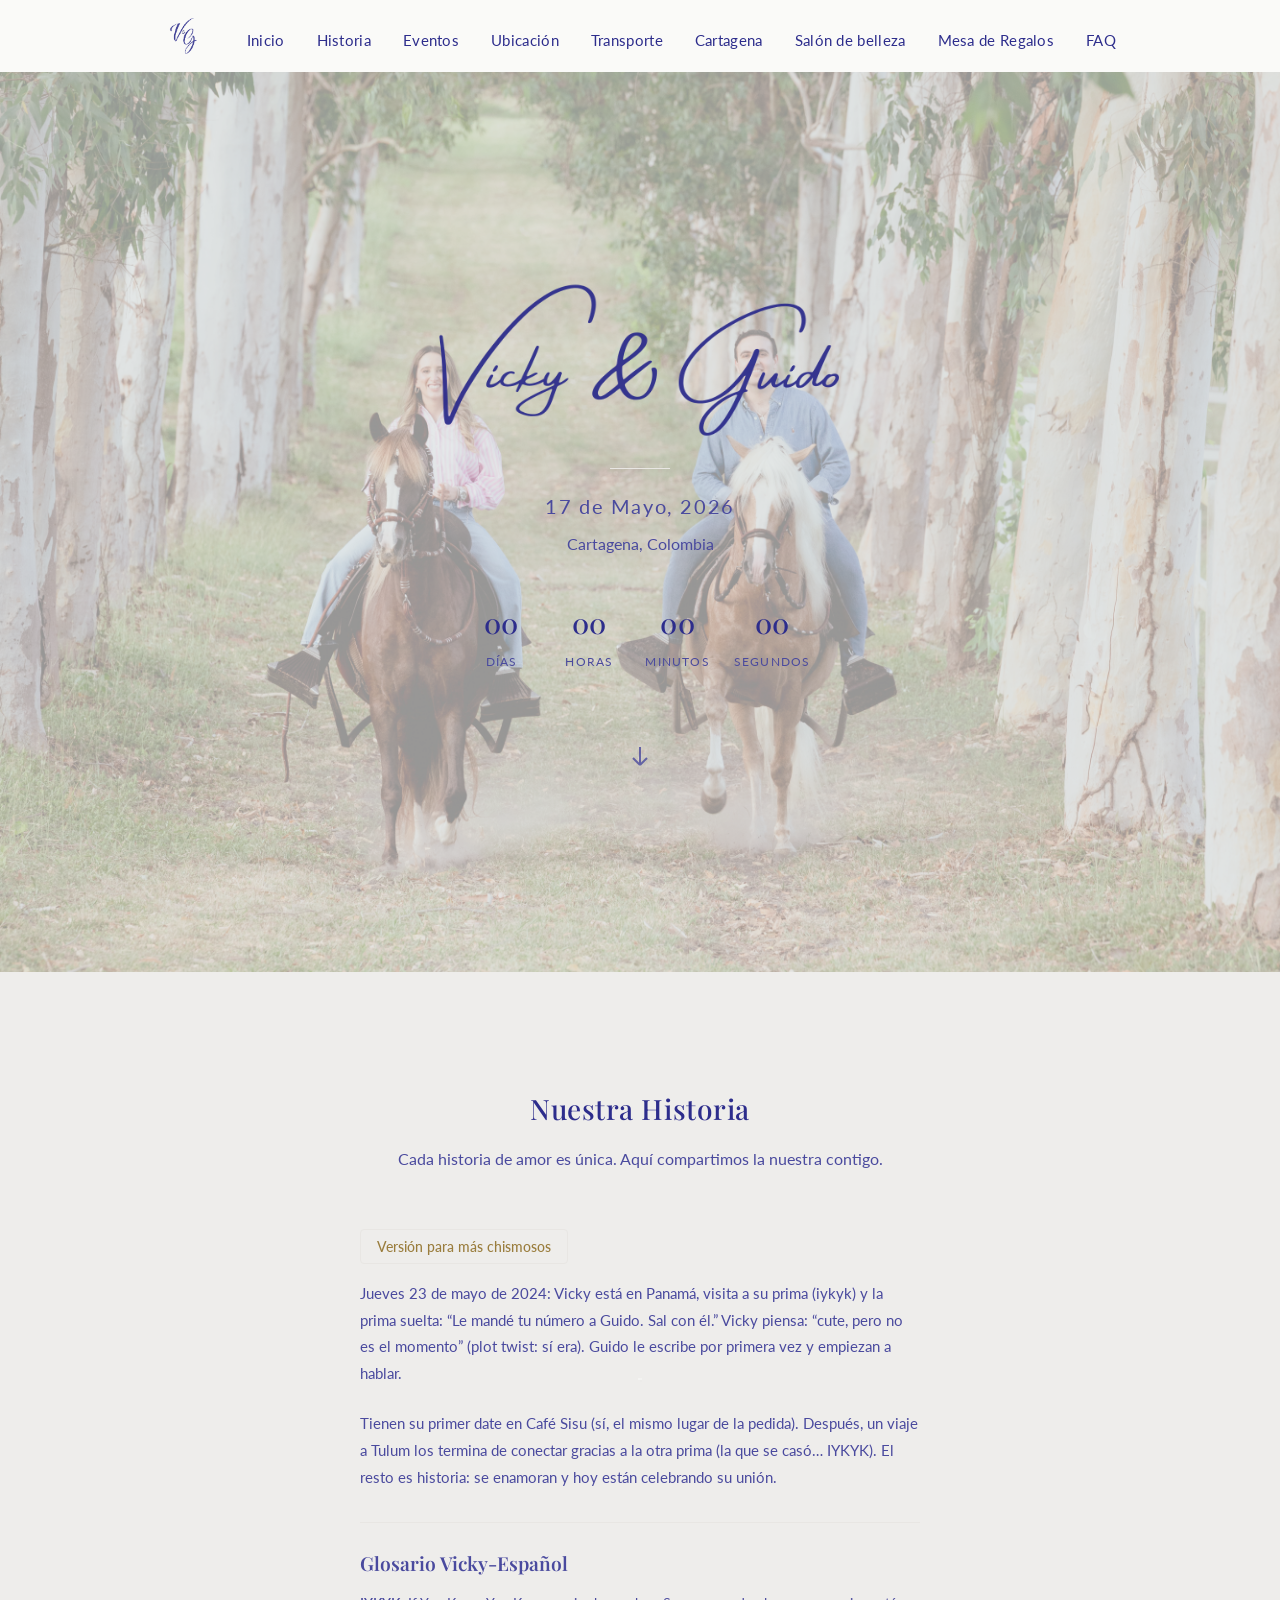
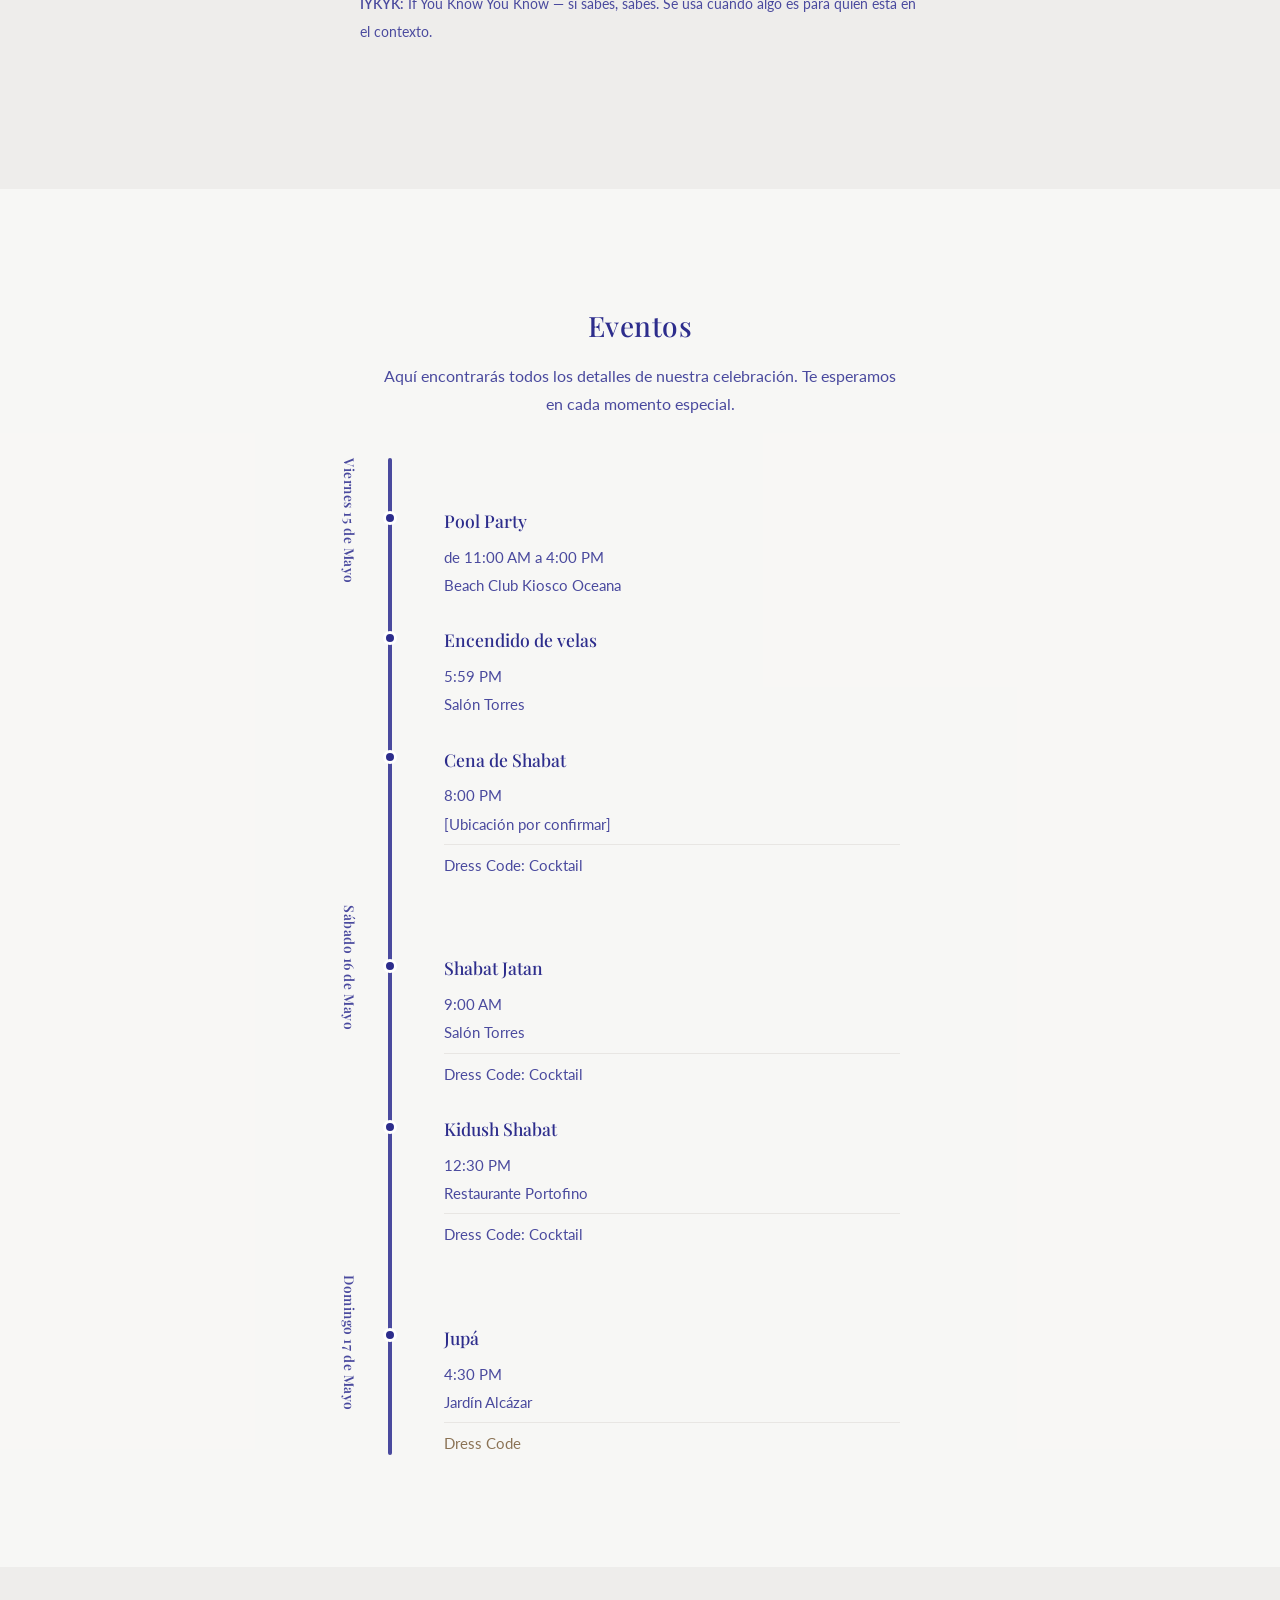
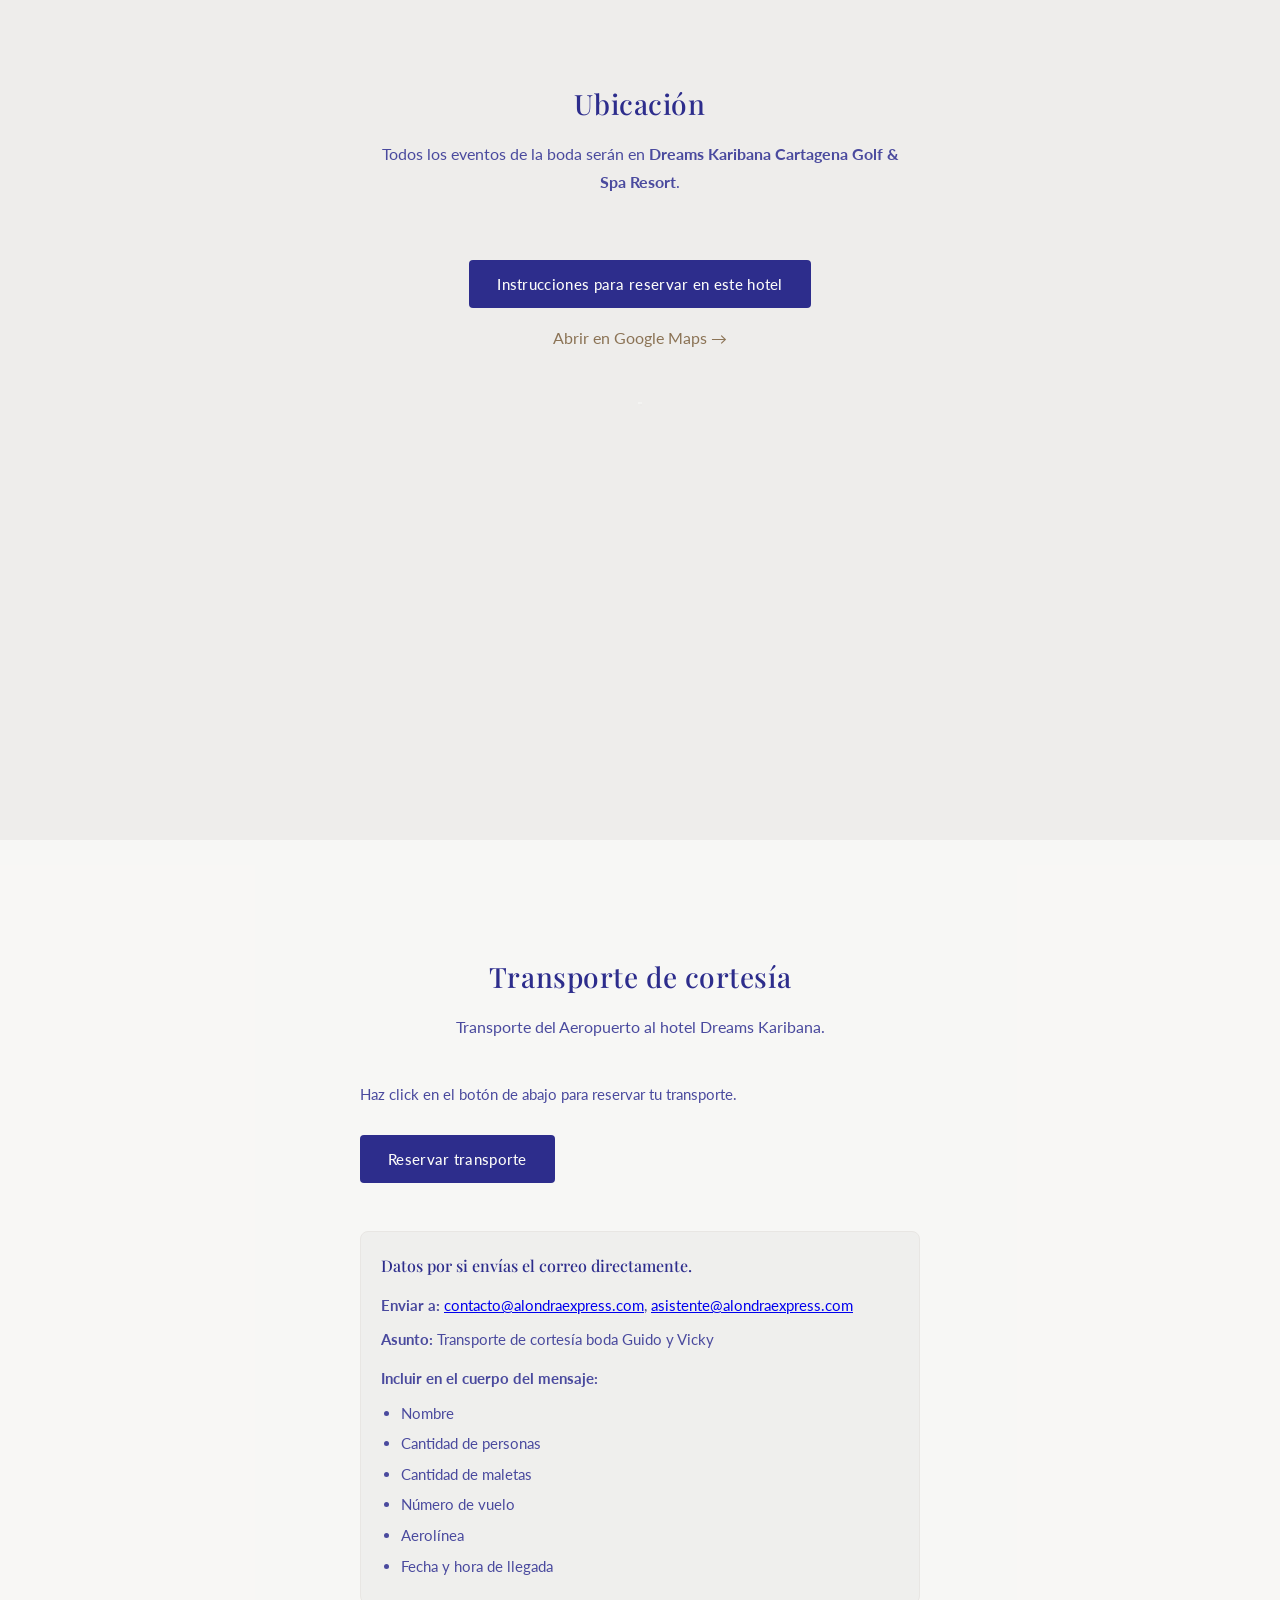
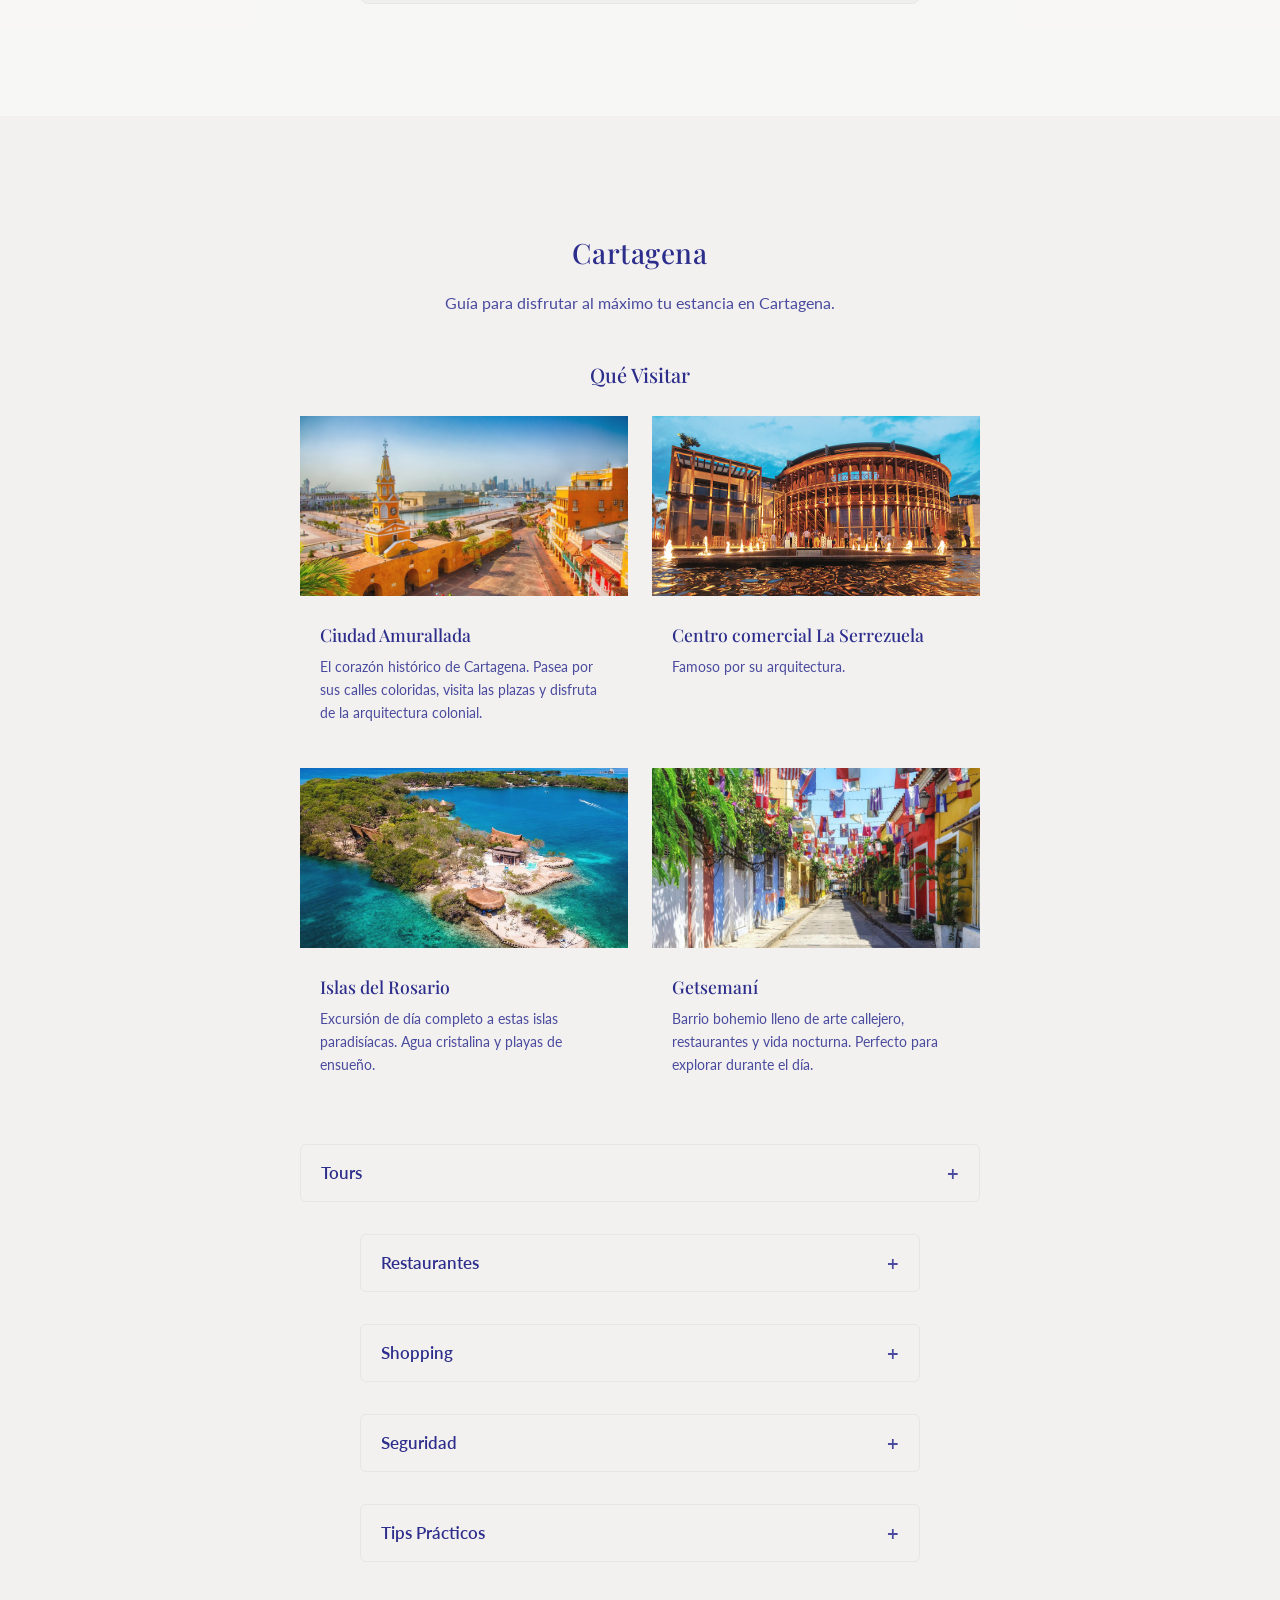
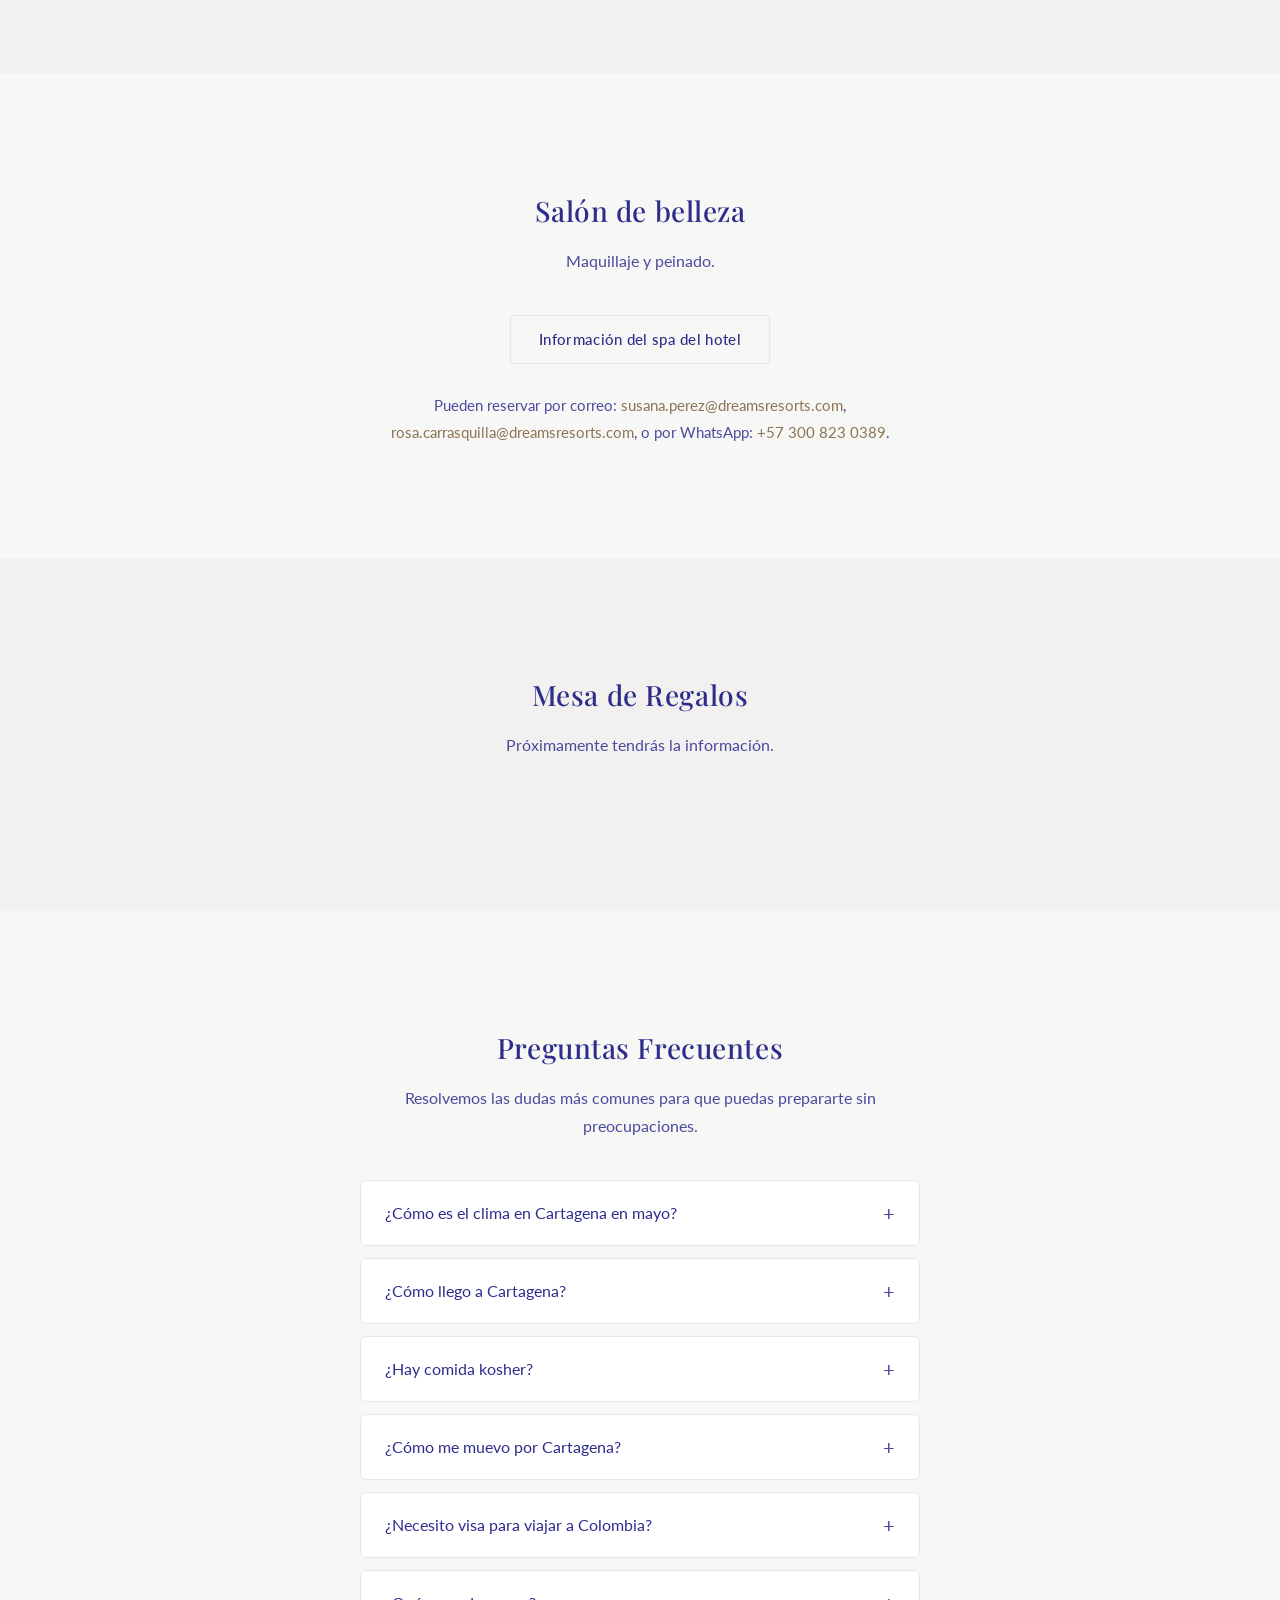
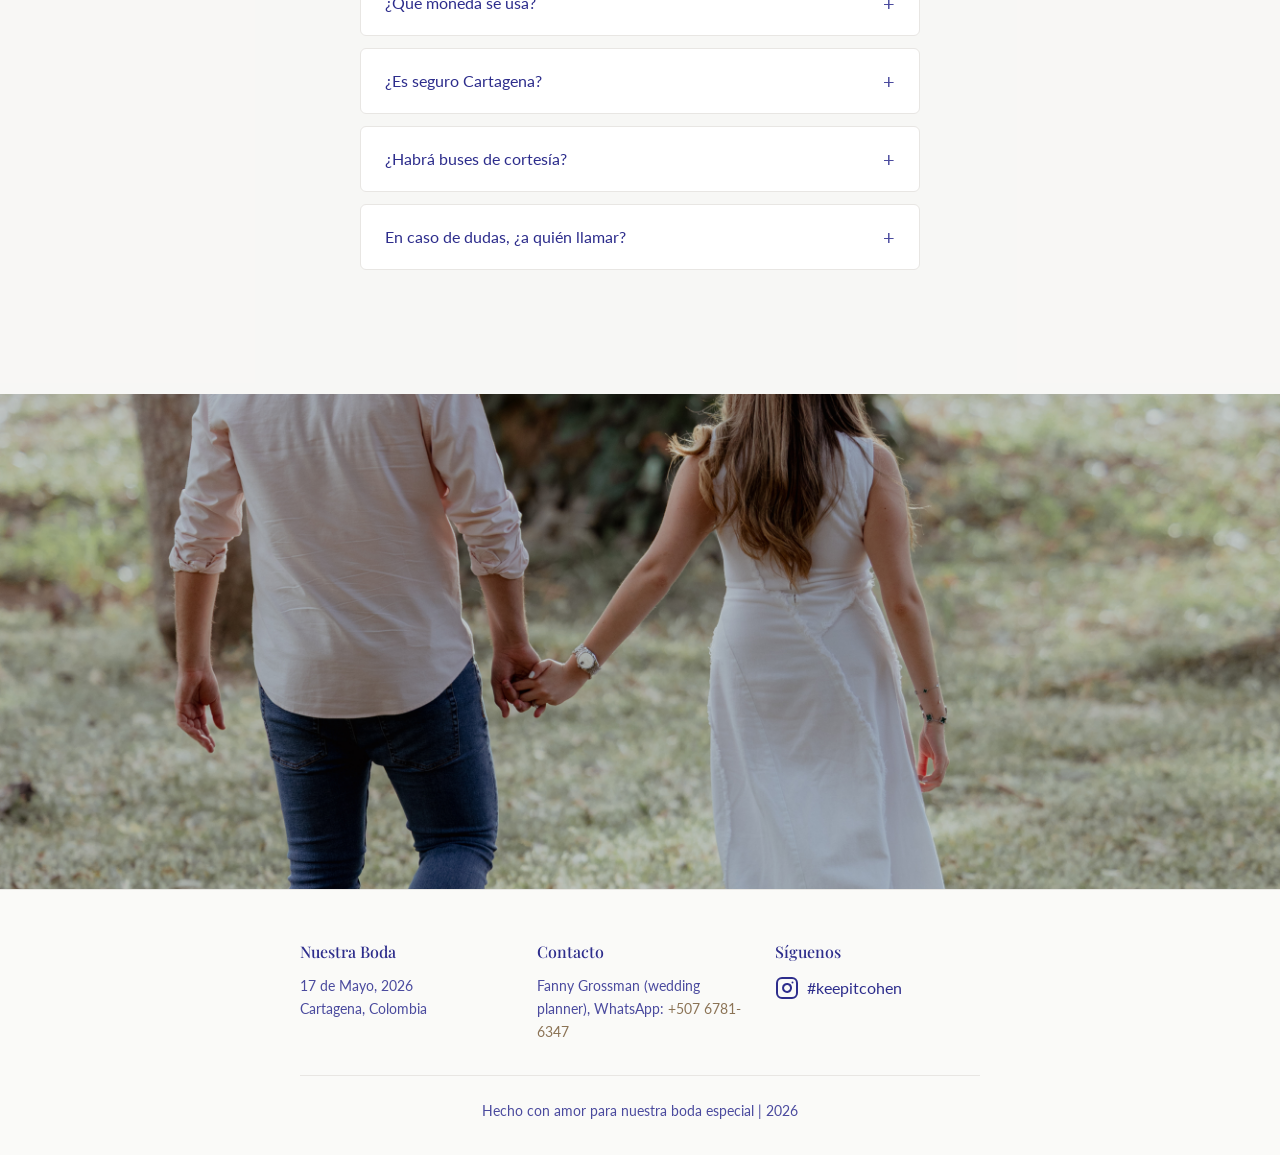
==== commit f3e494b3: "cambios" ====
--- a/index.html
+++ b/index.html
@@ -607,7 +607,7 @@
                 <div class="footer-column">
                     <h3>Síguenos</h3>
                     <div class="social-links">
-                        <a href="https://www.instagram.com/explore/tags/keepitcohen/" target="_blank" rel="noopener noreferrer" aria-label="Instagram #keepitcohen" class="social-icon-insta" id="instagramHashtagLink">
+                        <a href="http://instagram.com/explore/tags/keepitcohen" target="_blank" rel="noopener noreferrer" aria-label="Instagram #keepitcohen" class="social-icon-insta">
                             <svg width="24" height="24" viewBox="0 0 24 24" fill="none" stroke="currentColor" stroke-width="2" stroke-linecap="round" stroke-linejoin="round" aria-hidden="true">
                                 <rect x="2" y="2" width="20" height="20" rx="5" ry="5"/>
                                 <path d="M16 11.37A4 4 0 1 1 12.63 8 4 4 0 0 1 16 11.37z"/>
--- a/styles-experimento.css
+++ b/styles-experimento.css
@@ -220,7 +220,7 @@
     content: "";
     position: absolute;
     inset: 0;
-    background: rgba(250, 250, 248, 0.7);
+    background: rgba(250, 250, 248, 0.6);
     z-index: 0;
 }
 
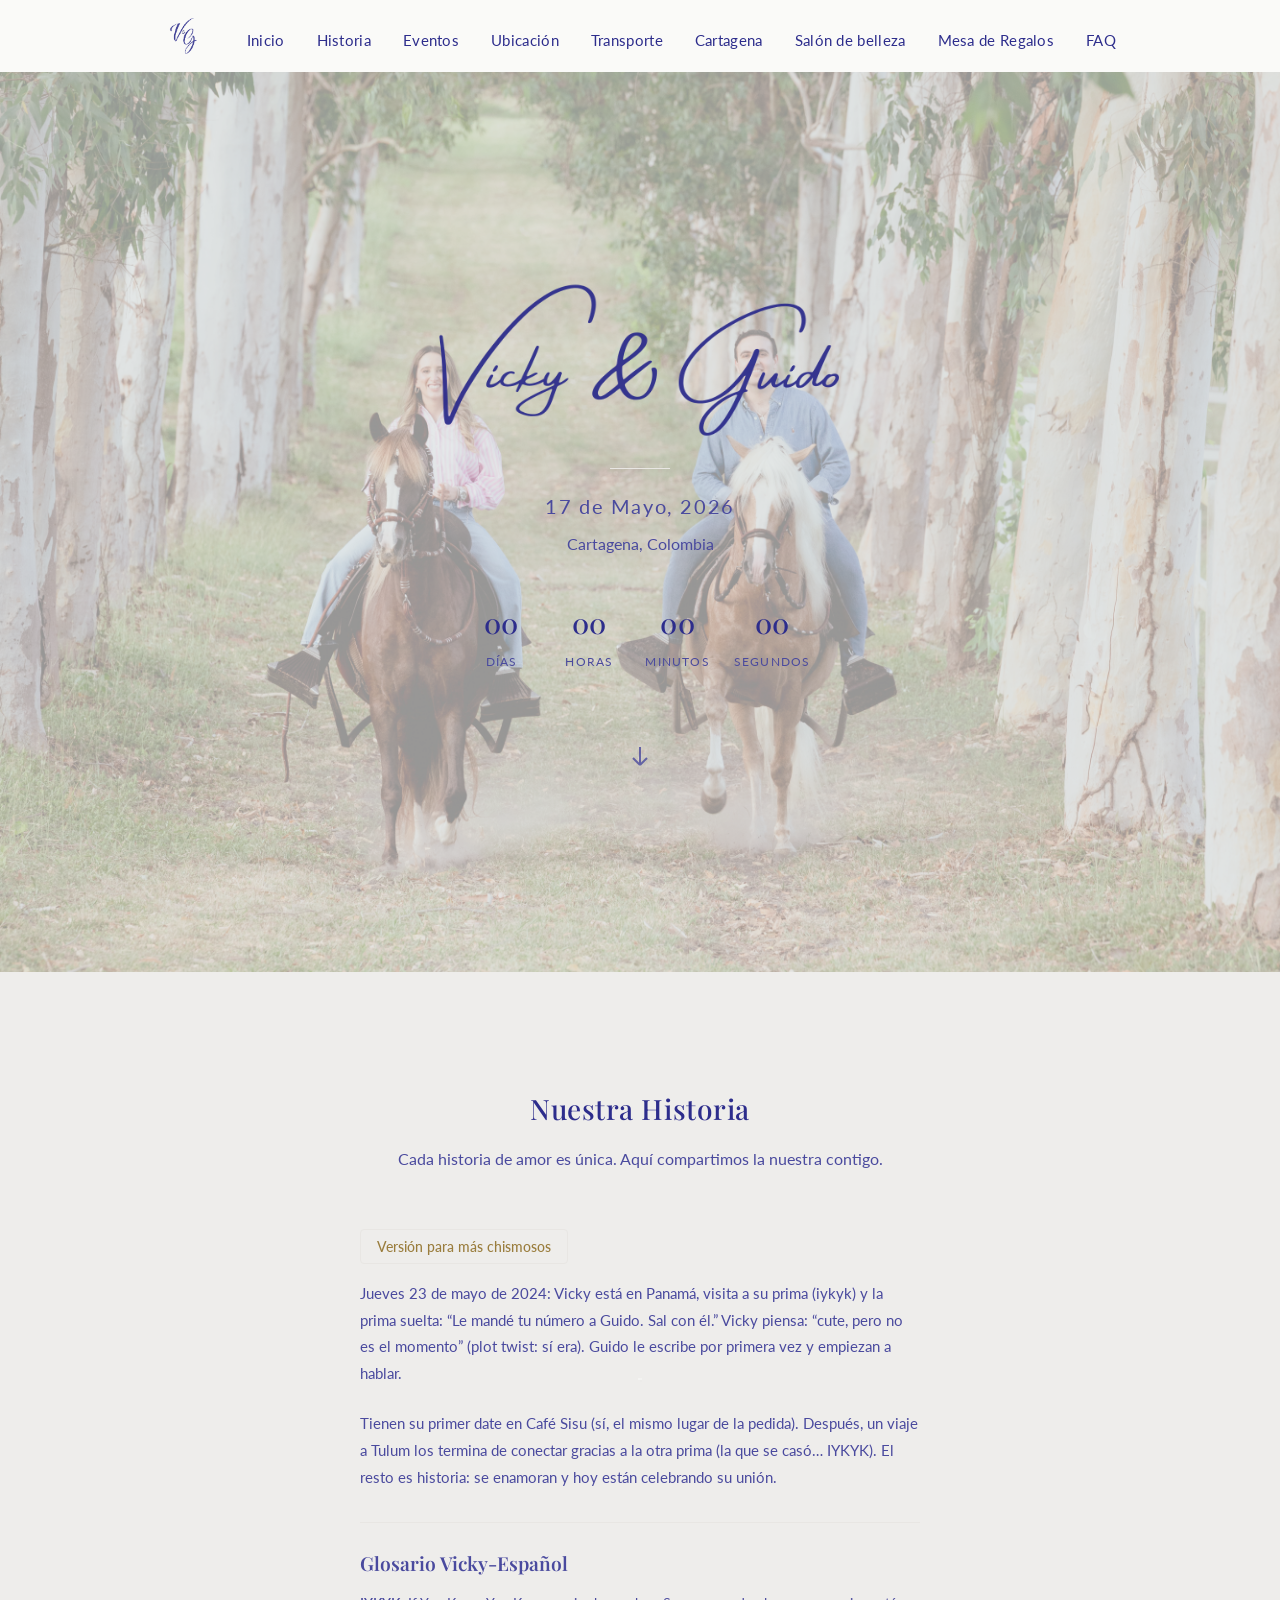
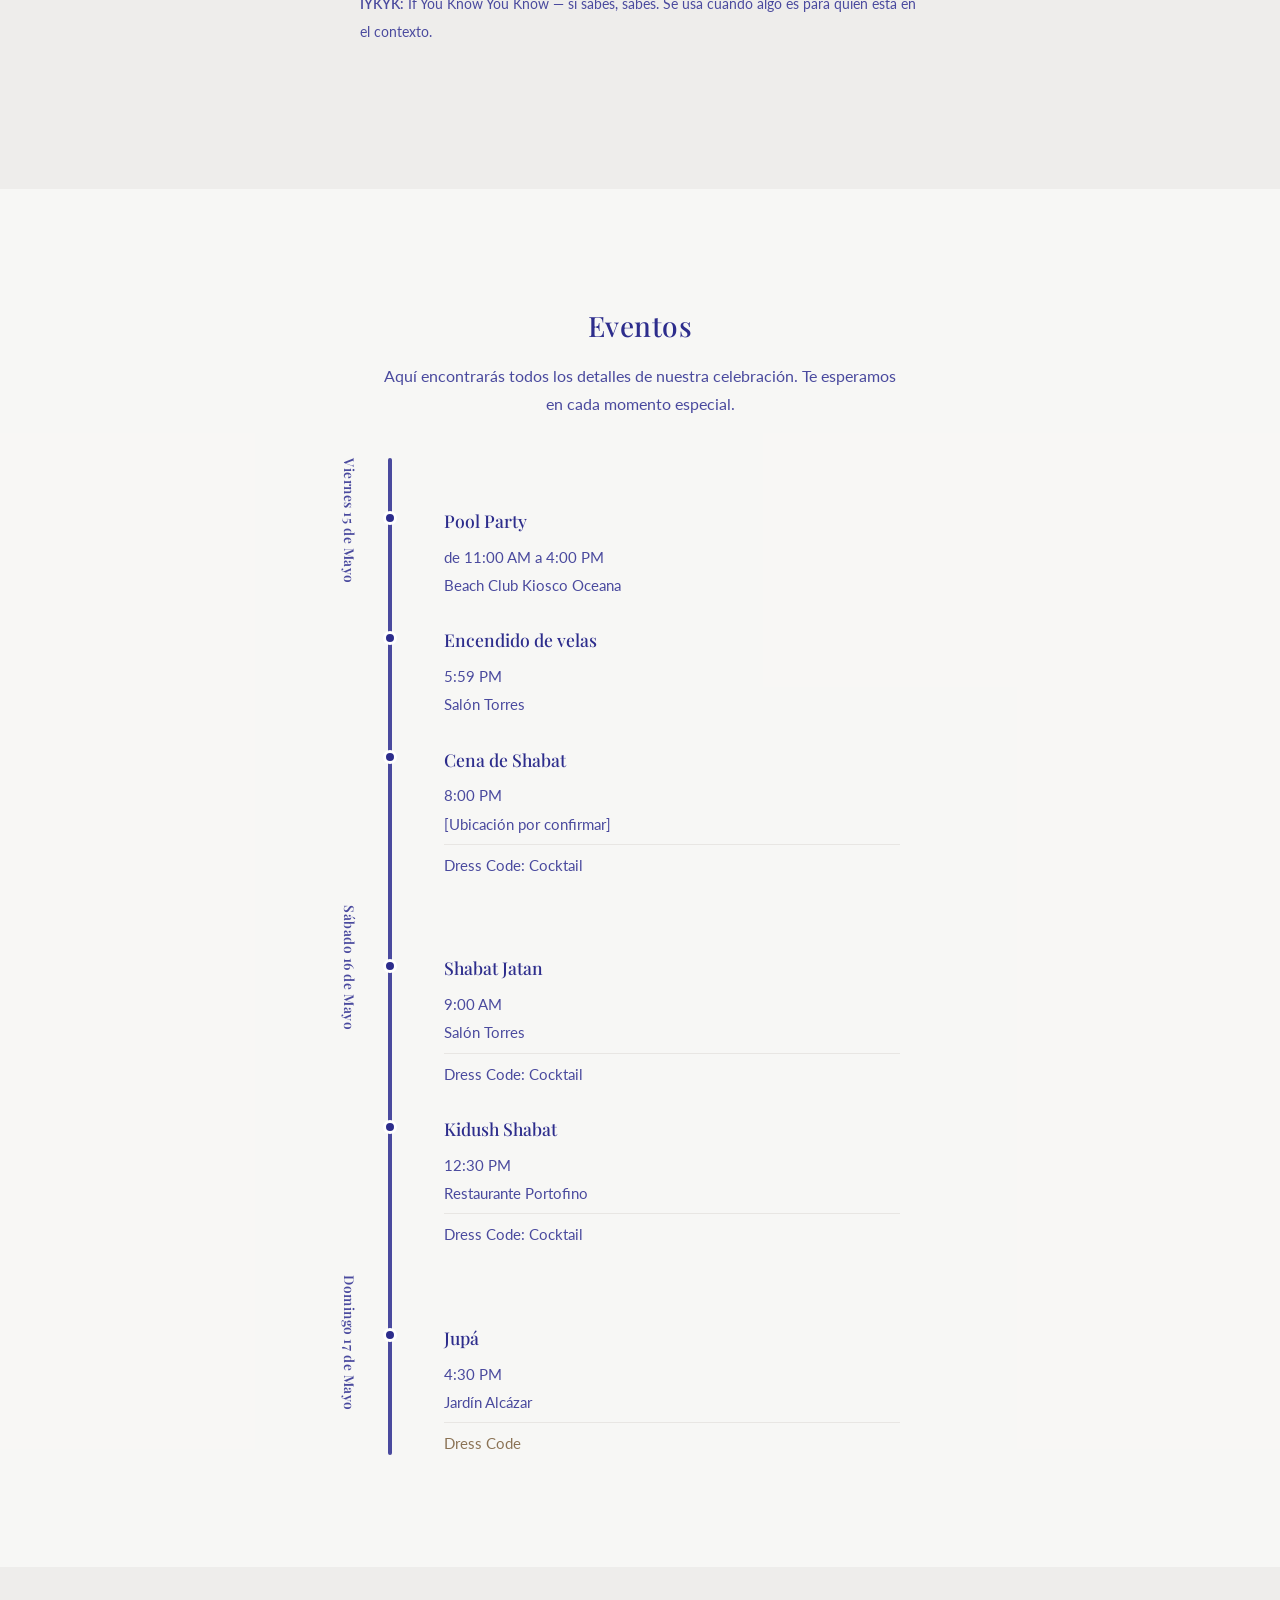
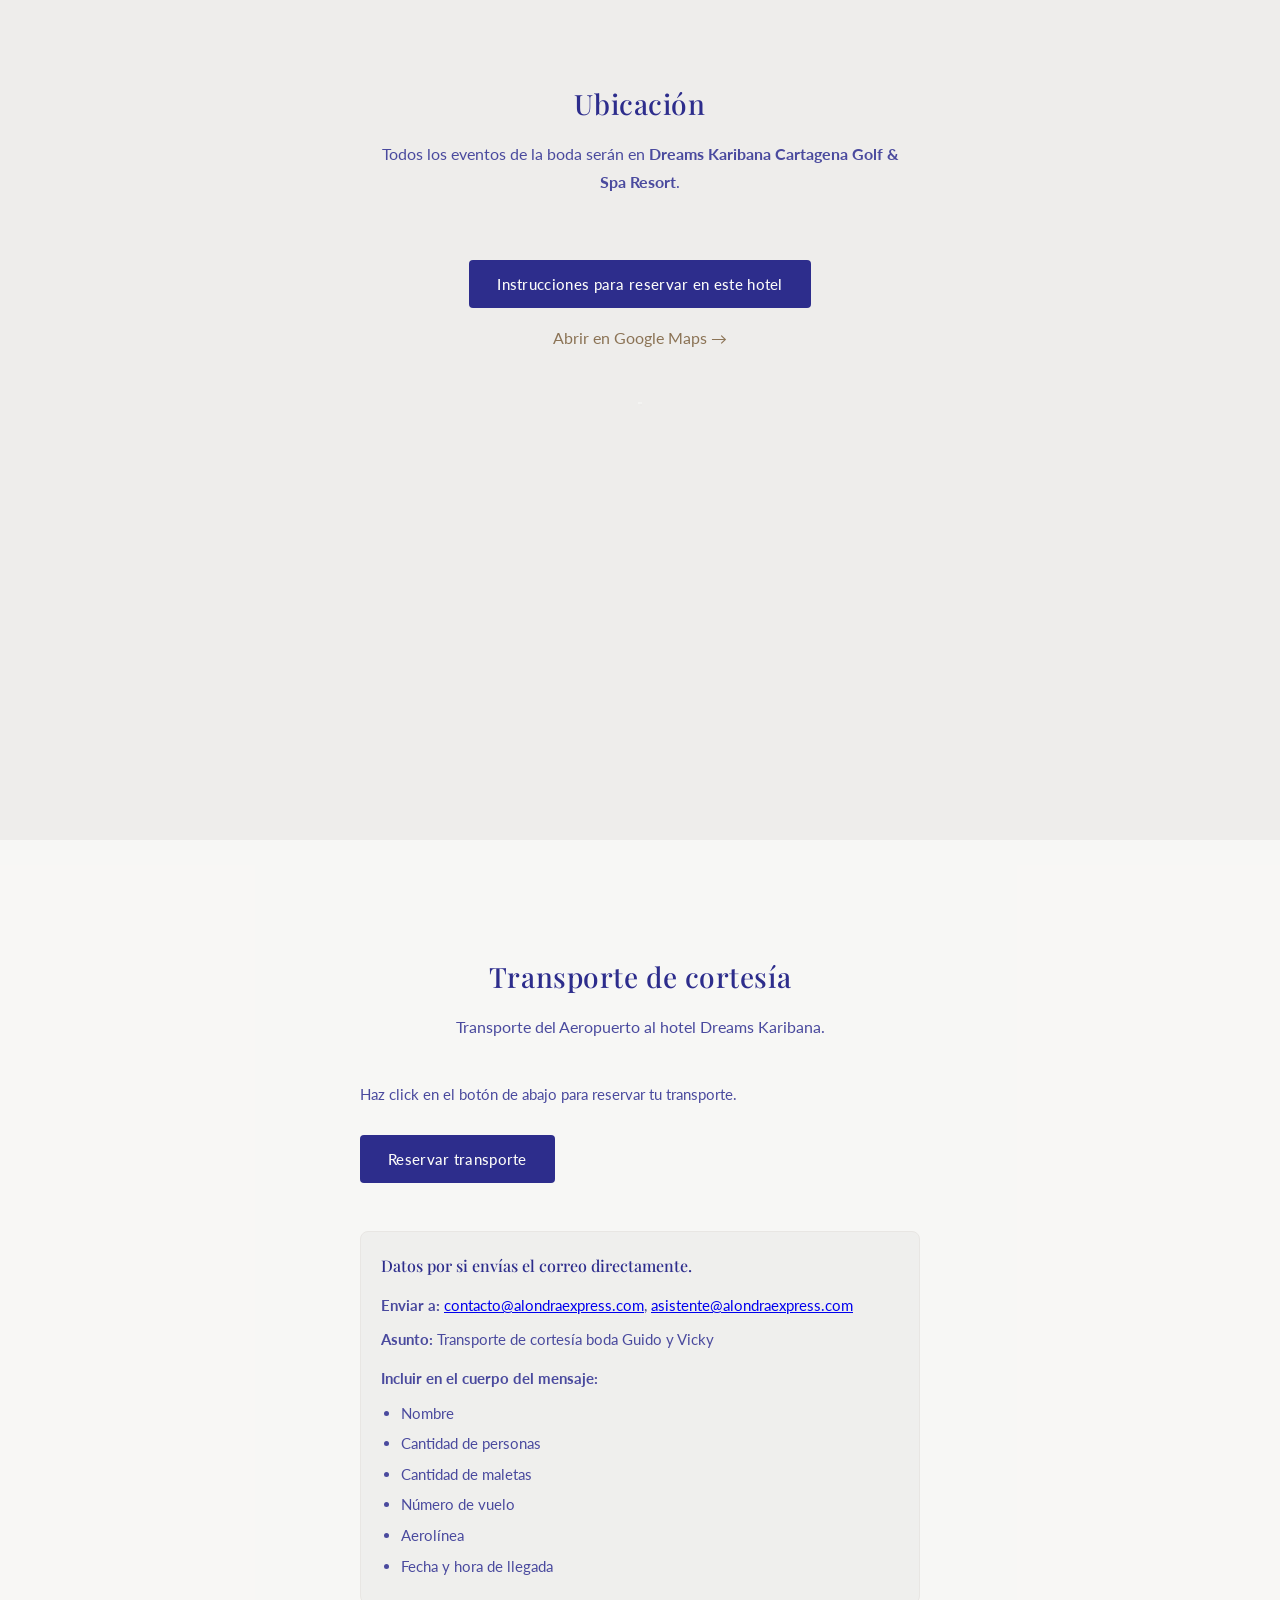
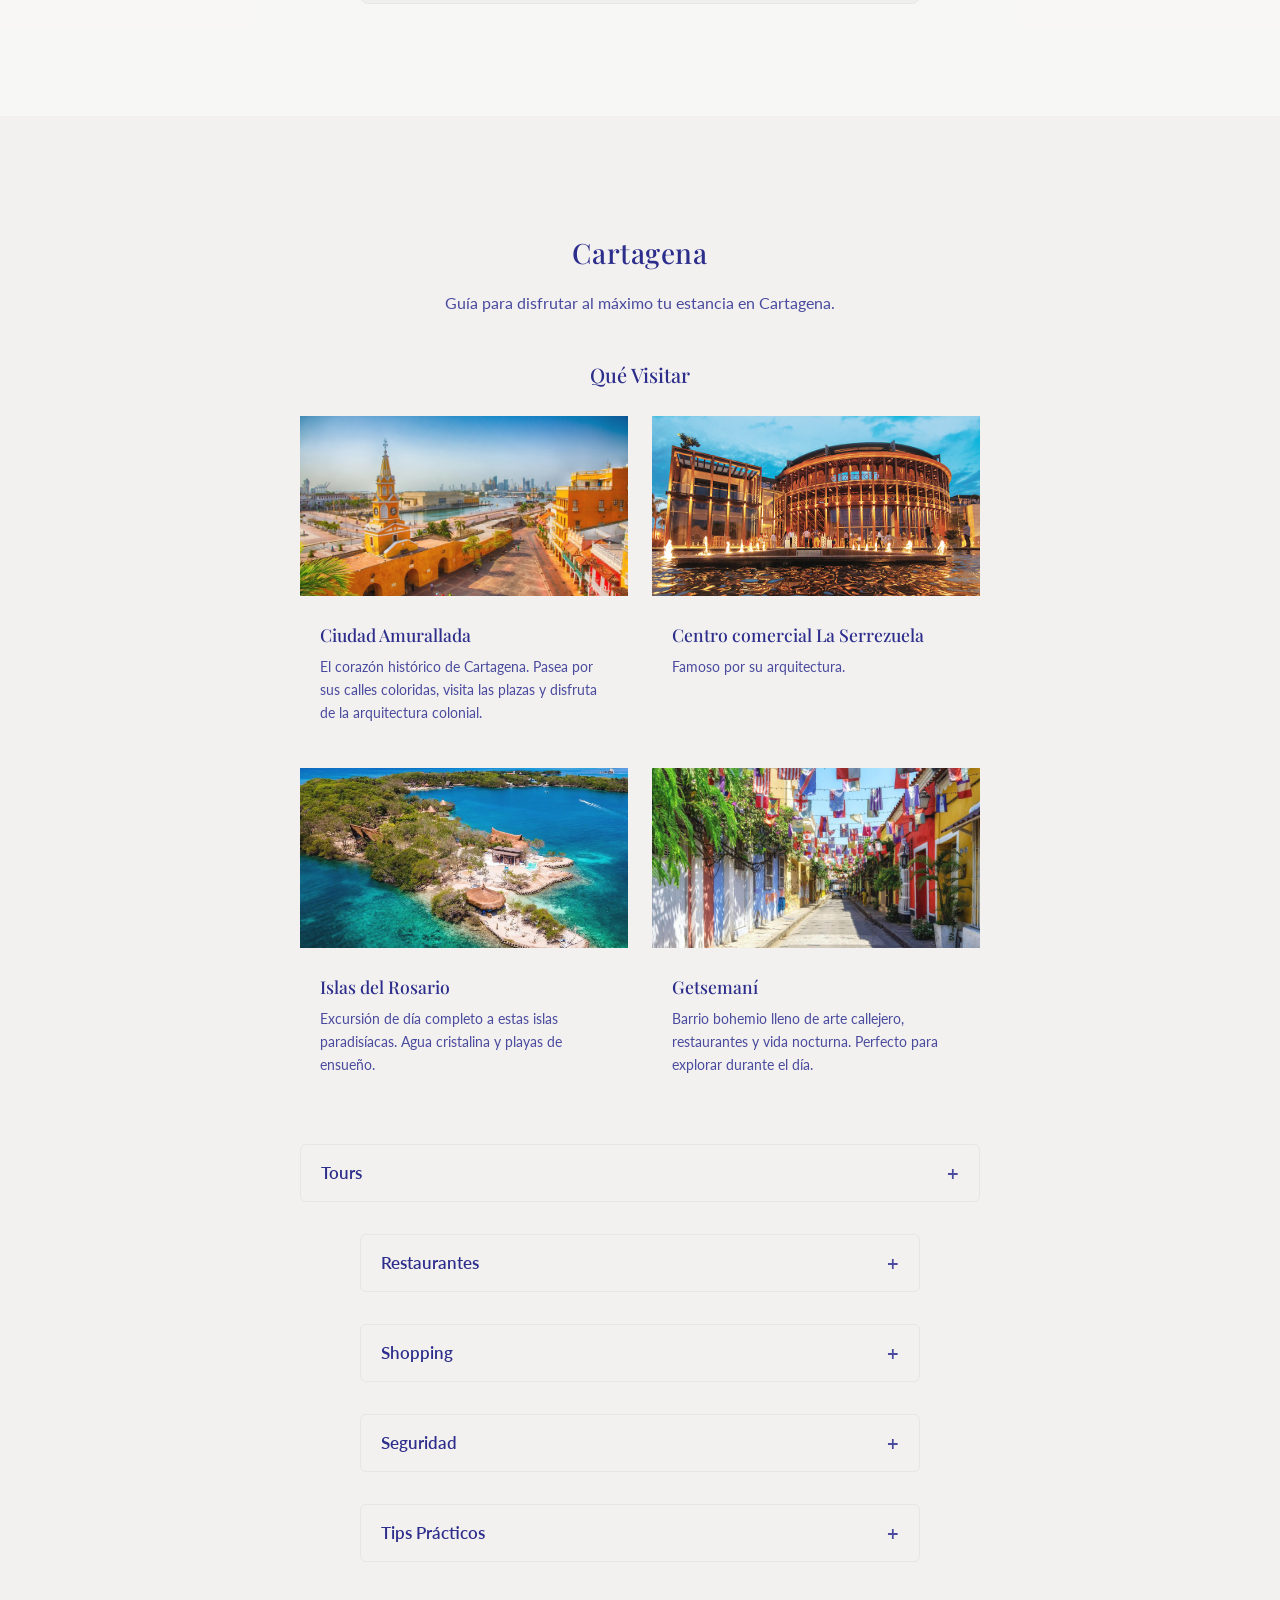
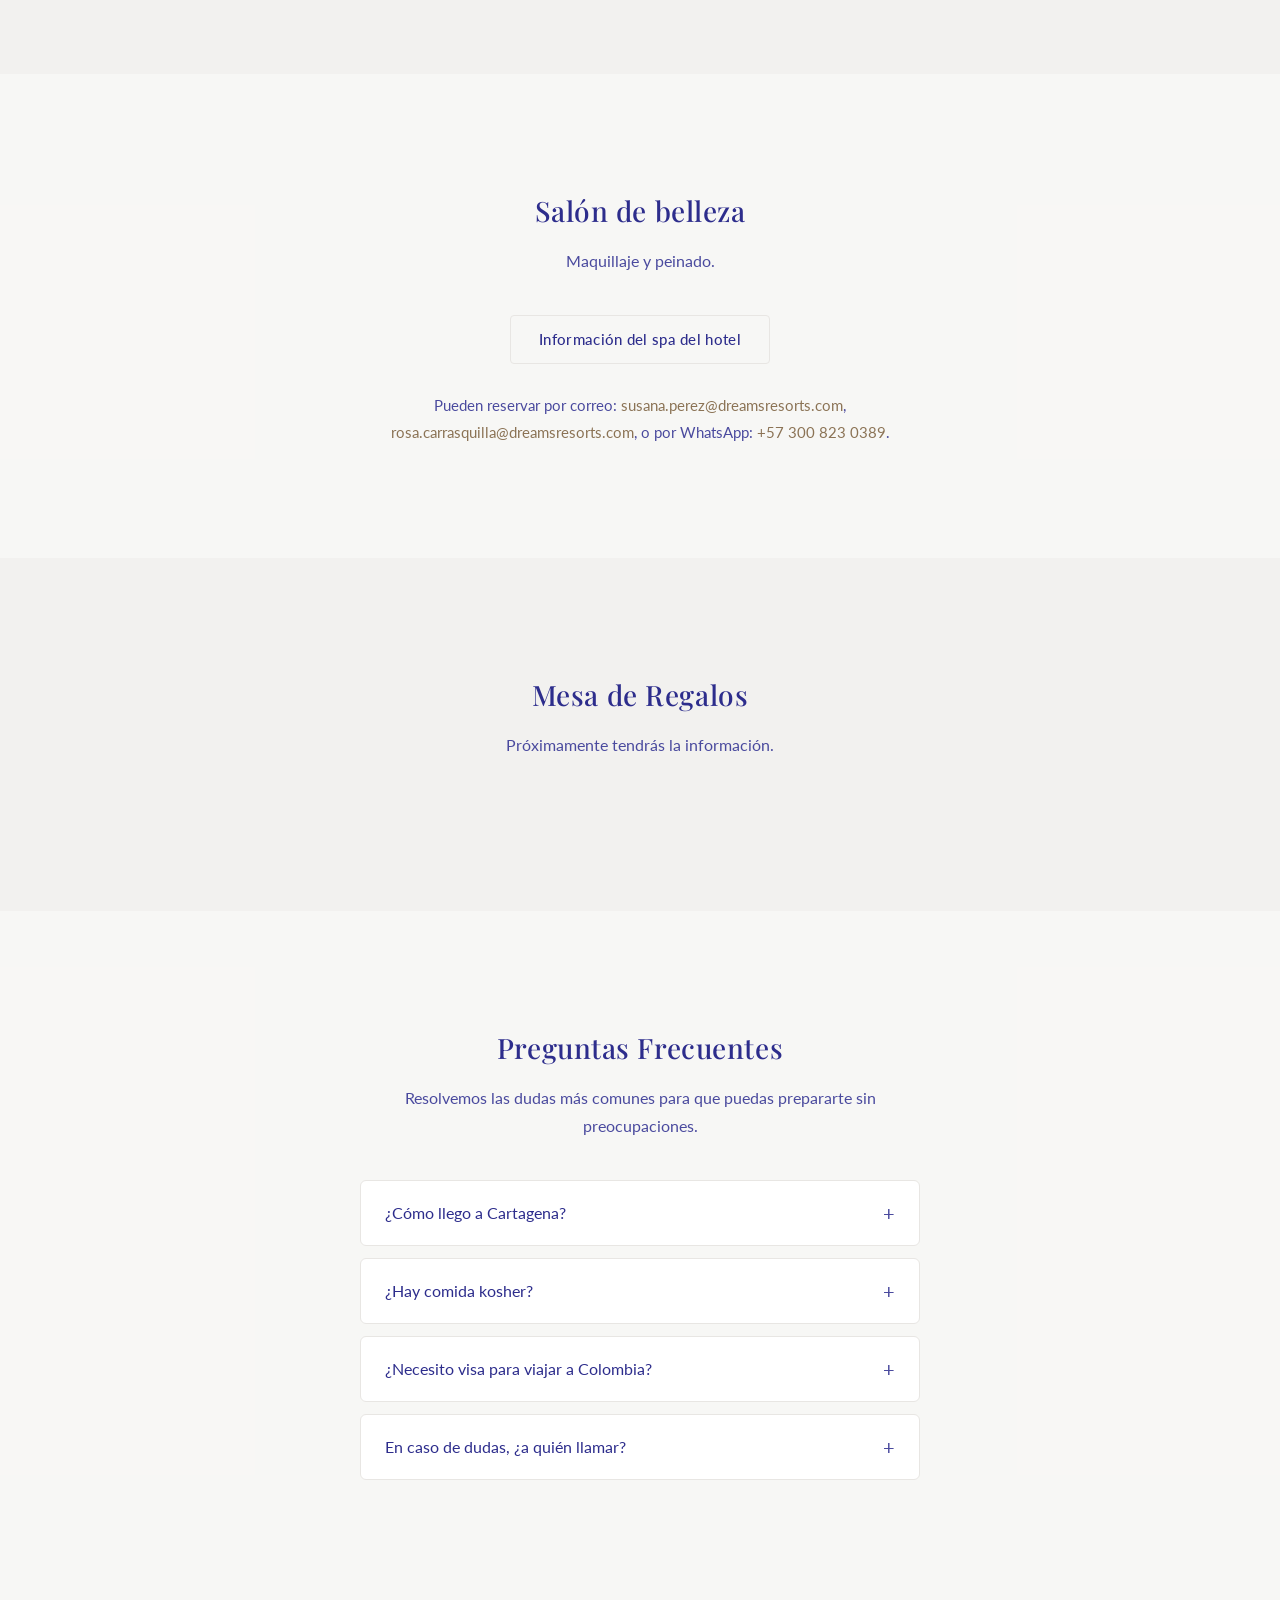
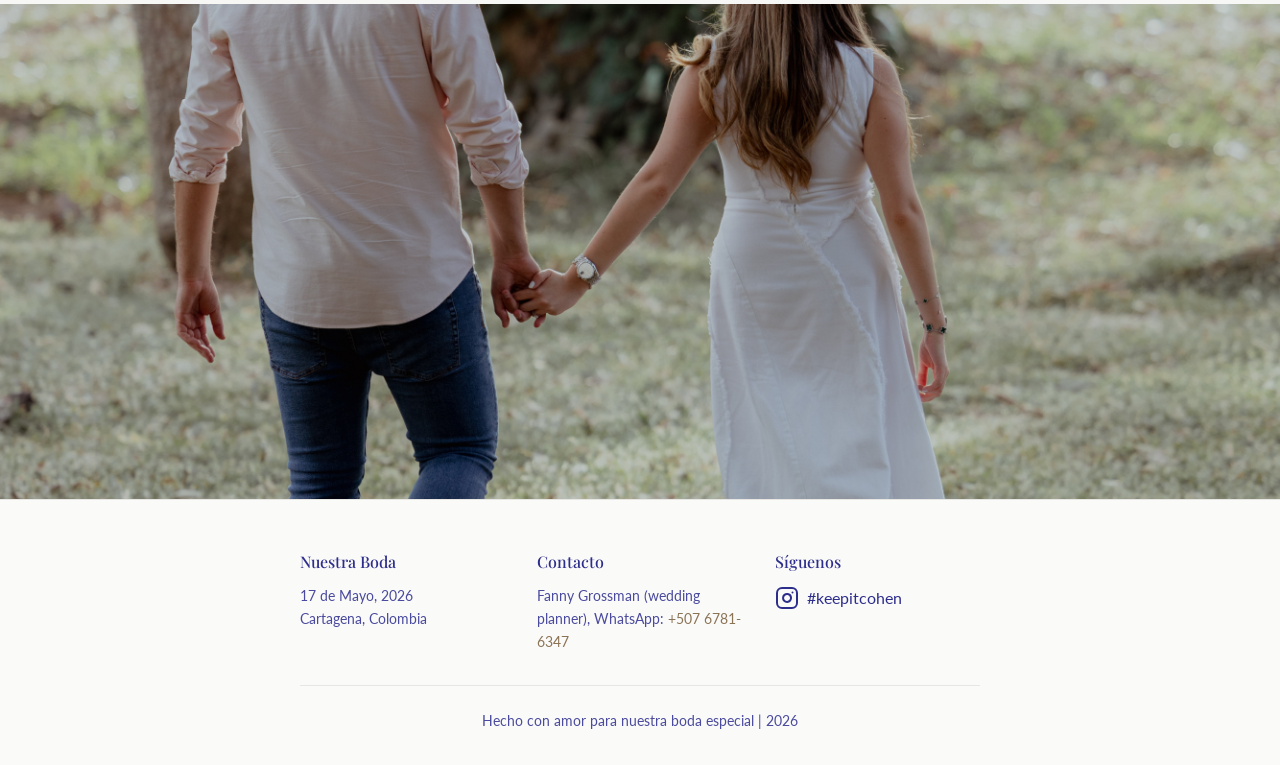
==== commit 1925fd84: "Update index.html" ====
--- a/index.html
+++ b/index.html
@@ -474,97 +474,98 @@
             <p class="section-subtitle">Resolvemos las dudas más comunes para que puedas prepararte sin preocupaciones.</p>
 
             <div class="faq-container">
+                <div class="faq-item" style="display: none;">
+                    <button class="faq-question" onclick="toggleFAQ(this)">
+                        <span>¿Cómo es el clima en Cartagena en mayo?</span>
+                        <span class="faq-icon">+</span>
+                    </button>
+                    <div class="faq-answer">
+                        <p>Mayo en Cartagena es caluroso y húmedo, con temperaturas promedio entre 28-32°C. Puede haber lluvias ocasionales, pero generalmente son cortas. Te recomendamos traer ropa ligera, bloqueador solar, y un paraguas pequeño por si acaso.</p>
+                    </div>
+                </div>
+
                 <div class="faq-item">
                     <button class="faq-question" onclick="toggleFAQ(this)">
-                        <span>¿Cómo es el clima en Cartagena en mayo?</span>
-                        <span class="faq-icon">+</span>
-                    </button>
-                    <div class="faq-answer">
-                        <p>Mayo en Cartagena es caluroso y húmedo, con temperaturas promedio entre 28-32°C. Puede haber lluvias ocasionales, pero generalmente son cortas. Te recomendamos traer ropa ligera, bloqueador solar, y un paraguas pequeño por si acaso.</p>
+                        <span>¿Cómo llego a Cartagena?</span>
+                        <span class="faq-icon">+</span>
+                    </button>
+                    <div class="faq-answer">
+                        <p>El aeropuerto internacional Rafael Núñez (CTG) recibe vuelos desde varias ciudades.</p>
                     </div>
                 </div>
 
                 <div class="faq-item">
                     <button class="faq-question" onclick="toggleFAQ(this)">
-                        <span>¿Cómo llego a Cartagena?</span>
-                        <span class="faq-icon">+</span>
-                    </button>
-                    <div class="faq-answer">
-                        <p>El aeropuerto internacional Rafael Núñez (CTG) recibe vuelos desde varias ciudades.</p>
+                        <span>¿Hay comida kosher?</span>
+                        <span class="faq-icon">+</span>
+                    </button>
+                    <div class="faq-answer">
+                        <p>Los eventos de la boda son todos kosher. En el hotel hay desayuno incluido kosher en formato buffet, y además hay una carta de comida kosher con costo extra. Estando en la ciudad, también hay opciones kosher con Chabad.</p>
+                    </div>
+                </div>
+
+                <div class="faq-item" style="display: none;">
+                    <button class="faq-question" onclick="toggleFAQ(this)">
+                        <span>¿Dónde me puedo hospedar?</span>
+                        <span class="faq-icon">+</span>
+                    </button>
+                    <div class="faq-answer">
+                        <p>Nosotros nos hospedaremos en Karibana Dreams, pero puedes elegir cualquier hotel en Cartagena. Las zonas más recomendadas son: la Ciudad Amurallada (histórica), Getsemaní (bohemia), y Bocagrande (moderna con playa). Si necesitas recomendaciones específicas, contáctanos.</p>
+                    </div>
+                </div>
+
+                <div class="faq-item" style="display: none;">
+                    <button class="faq-question" onclick="toggleFAQ(this)">
+                        <span>¿Dónde puedo reservar maquillaje y peinado?</span>
+                        <span class="faq-icon">+</span>
+                    </button>
+                    <div class="faq-answer">
+                        <p>En el hotel Dreams Karibana hay salón de belleza. Puedes reservar por correo: <a href="mailto:susana.perez@dreamsresorts.com" class="link-gold">susana.perez@dreamsresorts.com</a>, <a href="mailto:rosa.carrasquilla@dreamsresorts.com" class="link-gold">rosa.carrasquilla@dreamsresorts.com</a>, o por WhatsApp: <a href="https://wa.me/573008230389" target="_blank" rel="noopener noreferrer" class="link-gold">+57 300 823 0389</a>.</p>
+                    </div>
+                </div>
+
+                <div class="faq-item" style="display: none;">
+                    <button class="faq-question" onclick="toggleFAQ(this)">
+                        <span>¿Cómo me muevo por Cartagena?</span>
+                        <span class="faq-icon">+</span>
+                    </button>
+                    <div class="faq-answer">
+                        <p>La Ciudad Amurallada es perfecta para caminar. Para distancias mayores, usa Uber (muy común y seguro) o taxis oficiales del hotel. Evita taxis en la calle sin confirmar precio primero. El transporte público existe pero no es la opción más cómoda para turistas.</p>
                     </div>
                 </div>
 
                 <div class="faq-item">
                     <button class="faq-question" onclick="toggleFAQ(this)">
-                        <span>¿Hay comida kosher?</span>
-                        <span class="faq-icon">+</span>
-                    </button>
-                    <div class="faq-answer">
-                        <p>Los eventos de la boda son todos kosher. En el hotel hay desayuno incluido kosher en formato buffet, y además hay una carta de comida kosher con costo extra. Estando en la ciudad, también hay opciones kosher con Chabad.</p>
+                        <span>¿Necesito visa para viajar a Colombia?</span>
+                        <span class="faq-icon">+</span>
+                    </button>
+                    <div class="faq-answer">
+                        <p>Depende de tu nacionalidad. Ciudadanos de muchos países (incluyendo USA, Canadá, UE, y varios países latinoamericanos) no necesitan visa para estancias turísticas de hasta 90 días.<br>Los ciudadanos israelíes, desde mediados de 2025, sí requieren visa.<br>Verifica con la embajada colombiana en tu país para estar seguro.</p>
                     </div>
                 </div>
 
                 <div class="faq-item" style="display: none;">
                     <button class="faq-question" onclick="toggleFAQ(this)">
-                        <span>¿Dónde me puedo hospedar?</span>
-                        <span class="faq-icon">+</span>
-                    </button>
-                    <div class="faq-answer">
-                        <p>Nosotros nos hospedaremos en Karibana Dreams, pero puedes elegir cualquier hotel en Cartagena. Las zonas más recomendadas son: la Ciudad Amurallada (histórica), Getsemaní (bohemia), y Bocagrande (moderna con playa). Si necesitas recomendaciones específicas, contáctanos.</p>
+                        <span>¿Qué moneda se usa?</span>
+                        <span class="faq-icon">+</span>
+                    </button>
+                    <div class="faq-answer">
+                        <p>Peso Colombiano (COP). Muchos lugares aceptan tarjetas de crédito, pero es bueno tener efectivo para propinas, mercados y lugares pequeños. Puedes cambiar dinero en el aeropuerto o en casas de cambio oficiales en la ciudad.</p>
                     </div>
                 </div>
 
                 <div class="faq-item" style="display: none;">
                     <button class="faq-question" onclick="toggleFAQ(this)">
-                        <span>¿Dónde puedo reservar maquillaje y peinado?</span>
-                        <span class="faq-icon">+</span>
-                    </button>
-                    <div class="faq-answer">
-                        <p>En el hotel Dreams Karibana hay salón de belleza. Puedes reservar por correo: <a href="mailto:susana.perez@dreamsresorts.com" class="link-gold">susana.perez@dreamsresorts.com</a>, <a href="mailto:rosa.carrasquilla@dreamsresorts.com" class="link-gold">rosa.carrasquilla@dreamsresorts.com</a>, o por WhatsApp: <a href="https://wa.me/573008230389" target="_blank" rel="noopener noreferrer" class="link-gold">+57 300 823 0389</a>.</p>
-                    </div>
-                </div>
-
-                <div class="faq-item">
-                    <button class="faq-question" onclick="toggleFAQ(this)">
-                        <span>¿Cómo me muevo por Cartagena?</span>
-                        <span class="faq-icon">+</span>
-                    </button>
-                    <div class="faq-answer">
-                        <p>La Ciudad Amurallada es perfecta para caminar. Para distancias mayores, usa Uber (muy común y seguro) o taxis oficiales del hotel. Evita taxis en la calle sin confirmar precio primero. El transporte público existe pero no es la opción más cómoda para turistas.</p>
-                    </div>
-                </div>
-
-                <div class="faq-item">
-                    <button class="faq-question" onclick="toggleFAQ(this)">
-                        <span>¿Necesito visa para viajar a Colombia?</span>
-                        <span class="faq-icon">+</span>
-                    </button>
-                    <div class="faq-answer">
-                        <p>Depende de tu nacionalidad. Ciudadanos de muchos países (incluyendo USA, Canadá, UE, y varios países latinoamericanos) no necesitan visa para estancias turísticas de hasta 90 días.<br>Los ciudadanos israelíes, desde mediados de 2025, sí requieren visa.<br>Verifica con la embajada colombiana en tu país para estar seguro.</p>
-                    </div>
-                </div>
-
-                <div class="faq-item">
-                    <button class="faq-question" onclick="toggleFAQ(this)">
-                        <span>¿Qué moneda se usa?</span>
-                        <span class="faq-icon">+</span>
-                    </button>
-                    <div class="faq-answer">
-                        <p>Peso Colombiano (COP). Muchos lugares aceptan tarjetas de crédito, pero es bueno tener efectivo para propinas, mercados y lugares pequeños. Puedes cambiar dinero en el aeropuerto o en casas de cambio oficiales en la ciudad.</p>
-                    </div>
-                </div>
-
-                <div class="faq-item">
-                    <button class="faq-question" onclick="toggleFAQ(this)">
                         <span>¿Es seguro Cartagena?</span>
                         <span class="faq-icon">+</span>
                     </button>
                     <div class="faq-answer">
-                        <p>Las zonas turísticas de Cartagena son generalmente seguras. Como en cualquier destino turístico, usa sentido común: no muestres objetos de valor, muévete en grupo de noche, usa aplicaciones confiables para transporte, y guarda documentos importantes en el hotel. La Ciudad Amurallada y Getsemaní son seguras durante el día.</p>
-                    </div>
-                </div>
-
-                <div class="faq-item">
+                        <p>Cartagena es uno de los destinos turísticos más visitados de Colombia. La Ciudad Amurallada y Getsemaní son seguras durante el día y muy transitadas por visitantes.</p>
+                        <p>Como en cualquier destino turístico, recomendamos usar sentido común: no exhibir objetos de valor, moverse en grupo por la noche, utilizar aplicaciones confiables para transporte y guardar documentos importantes en el hotel.</p>
+                    </div>
+                </div>
+
+                <div class="faq-item" style="display: none;">
                     <button class="faq-question" onclick="toggleFAQ(this)">
                         <span>¿Habrá buses de cortesía?</span>
                         <span class="faq-icon">+</span>
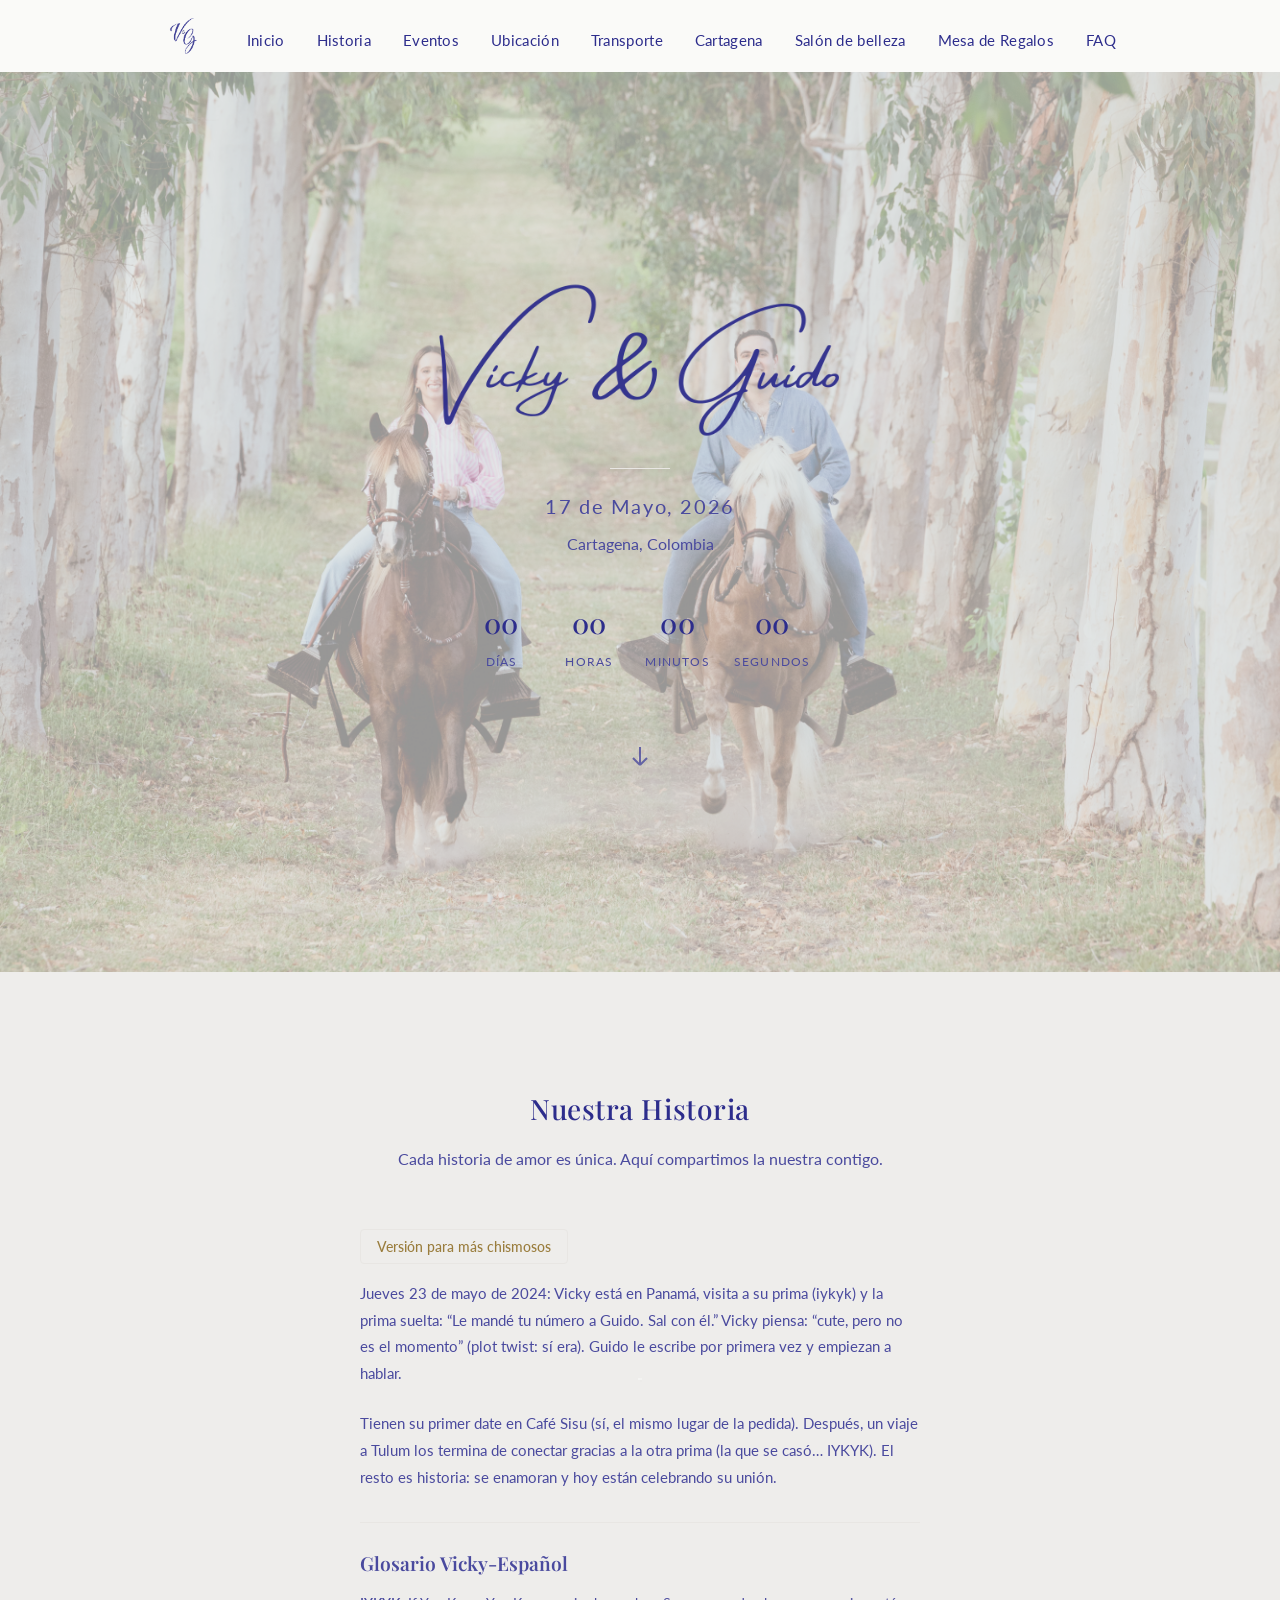
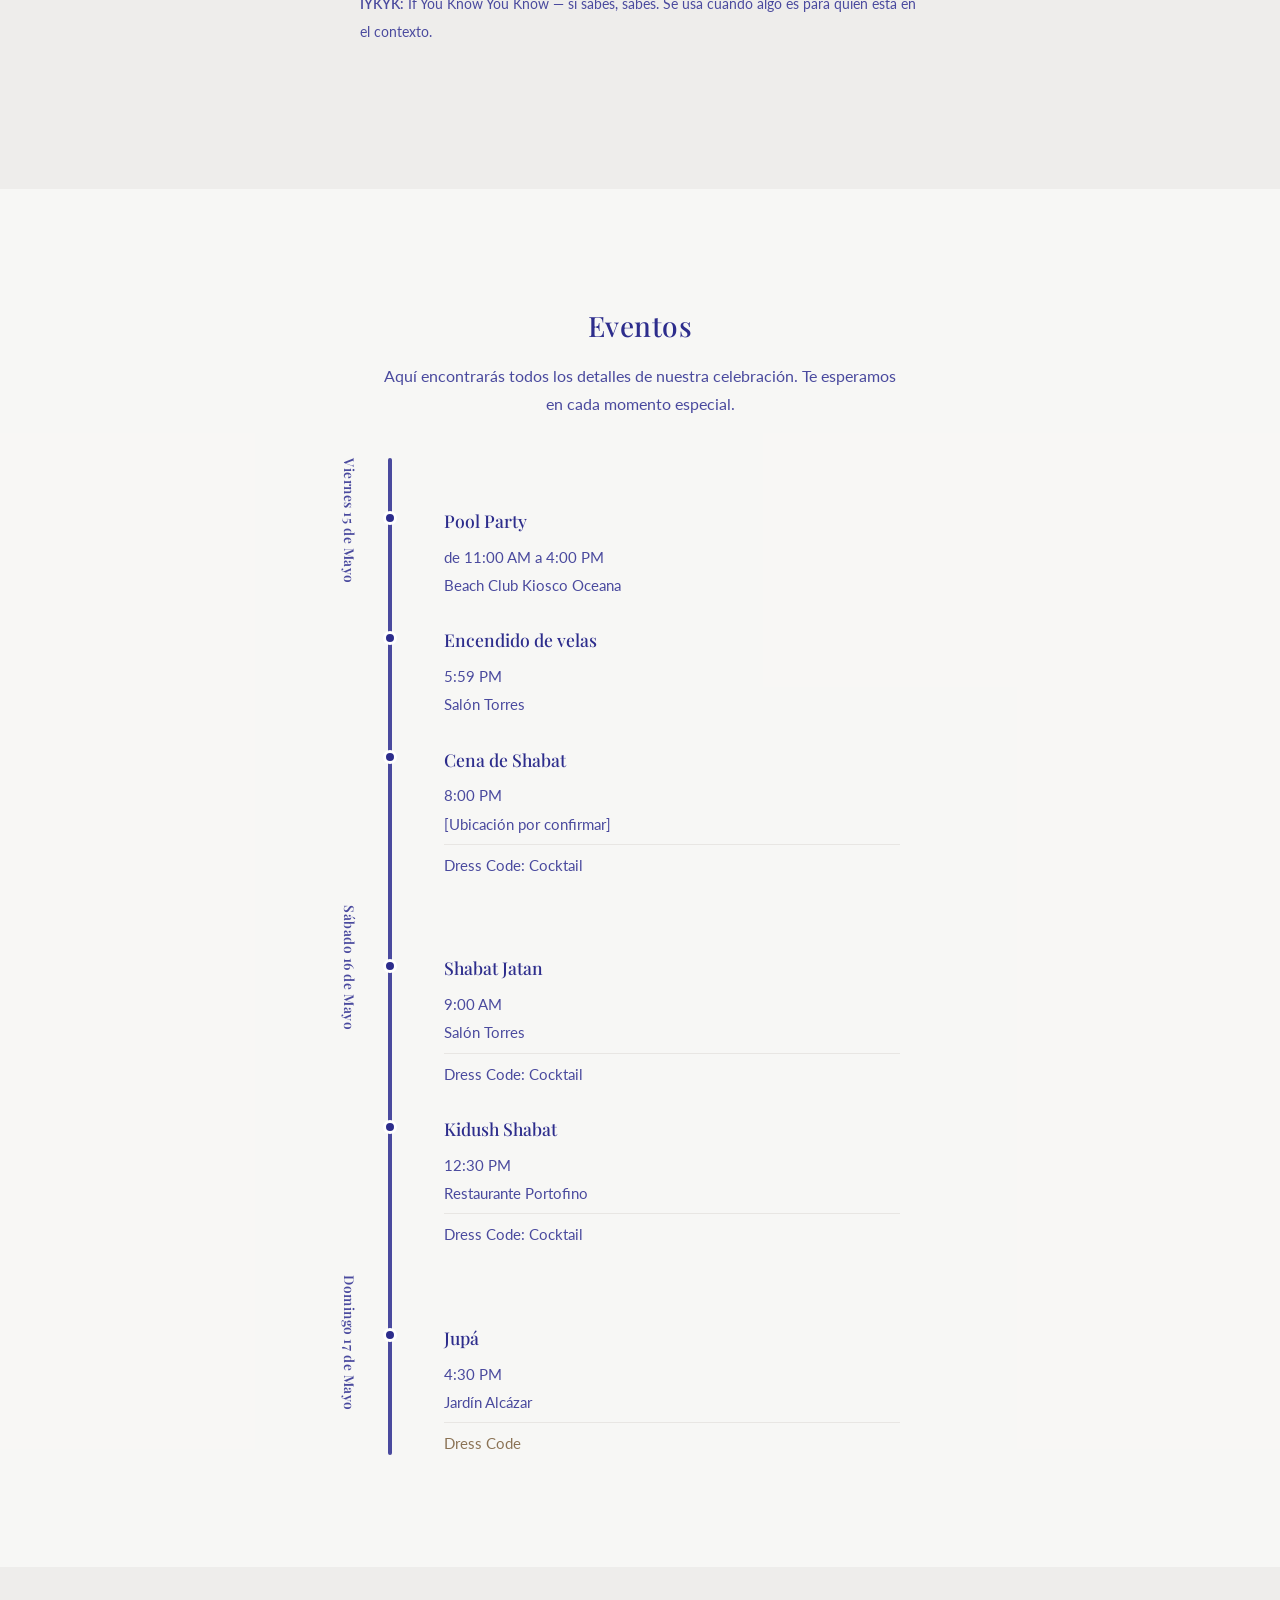
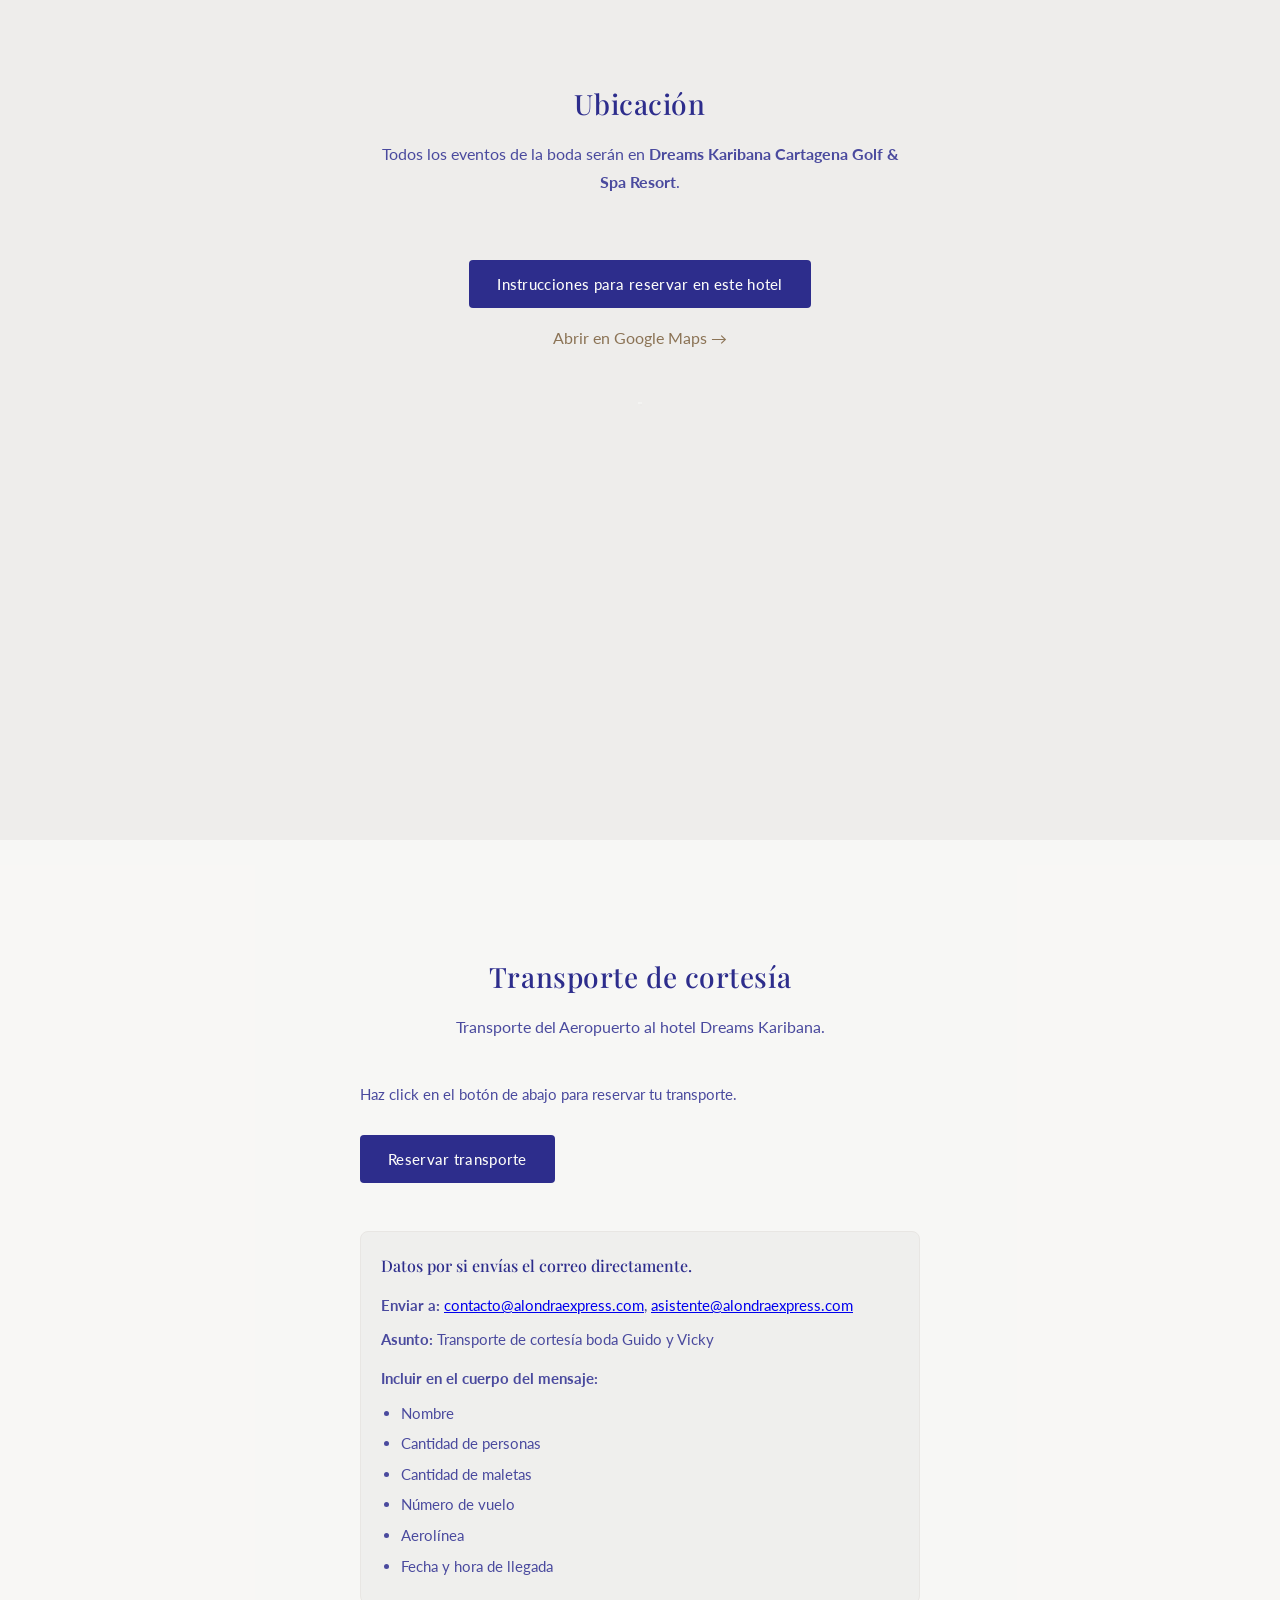
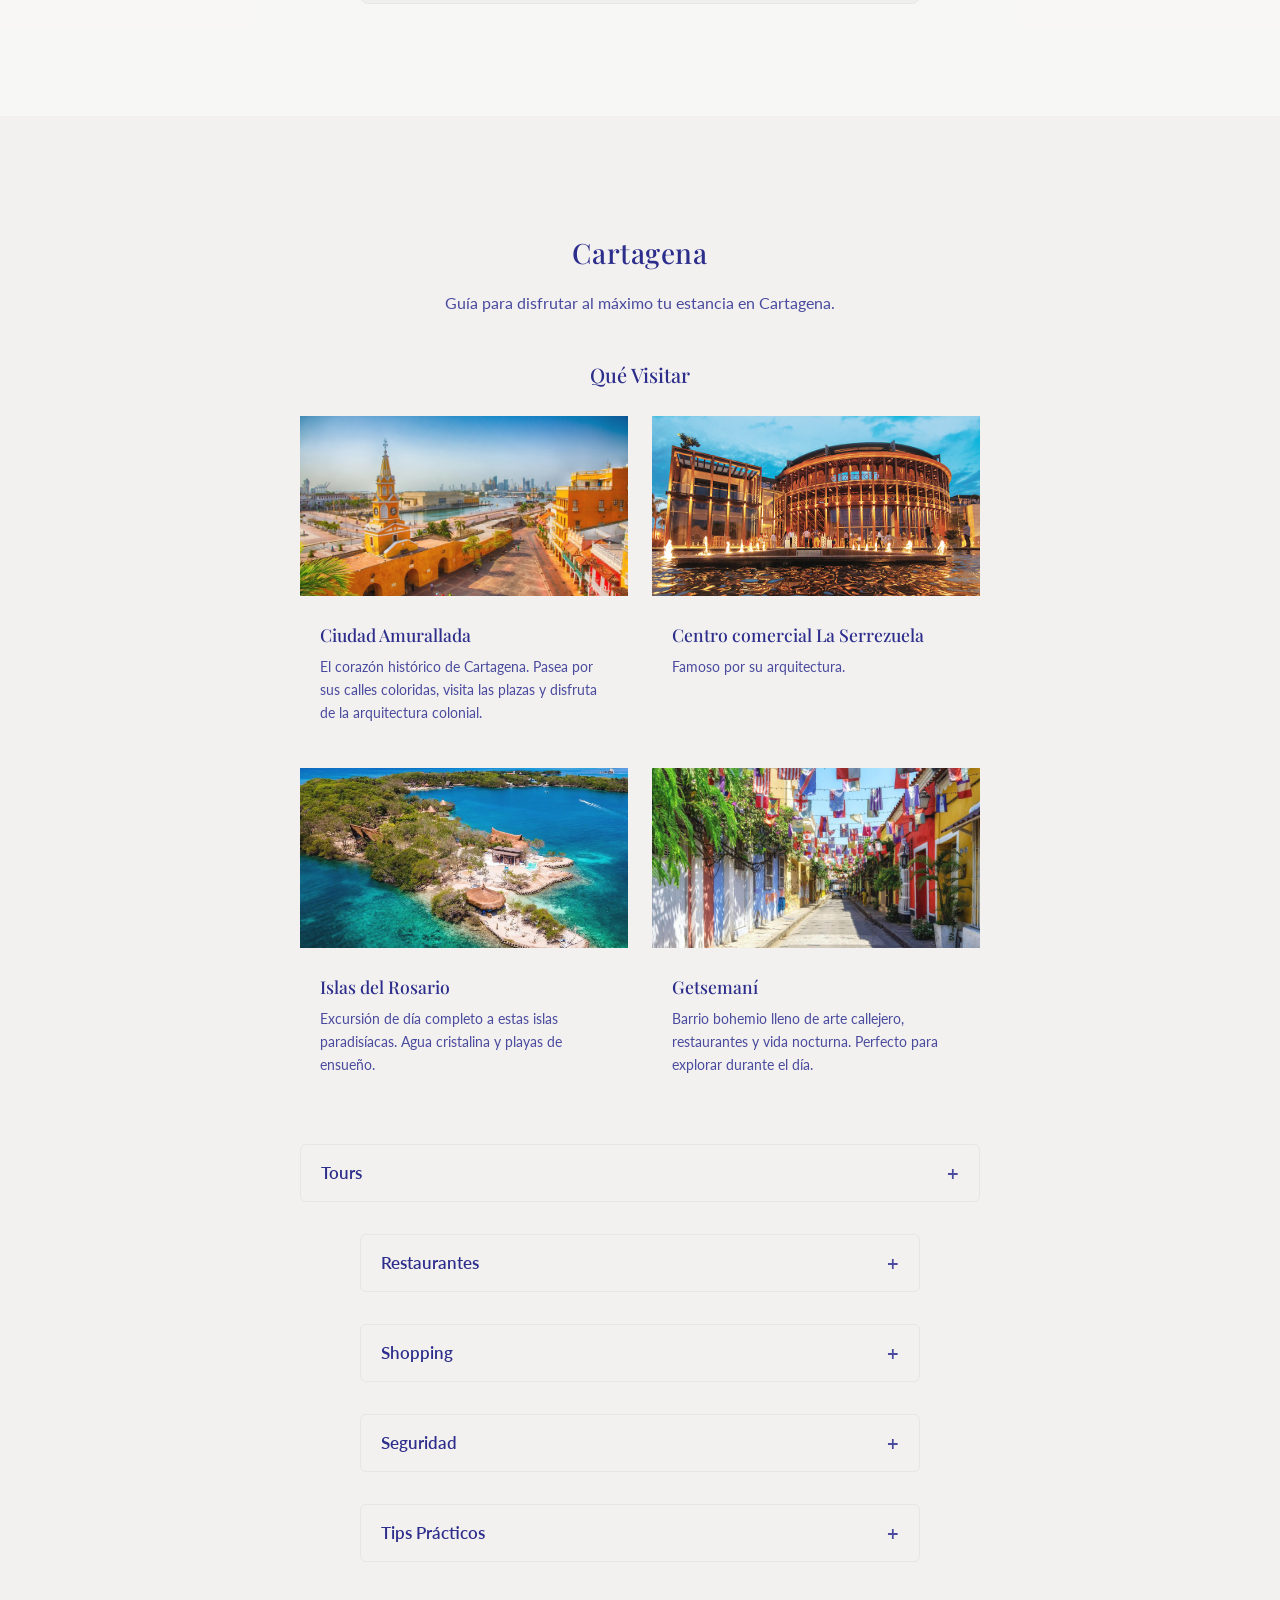
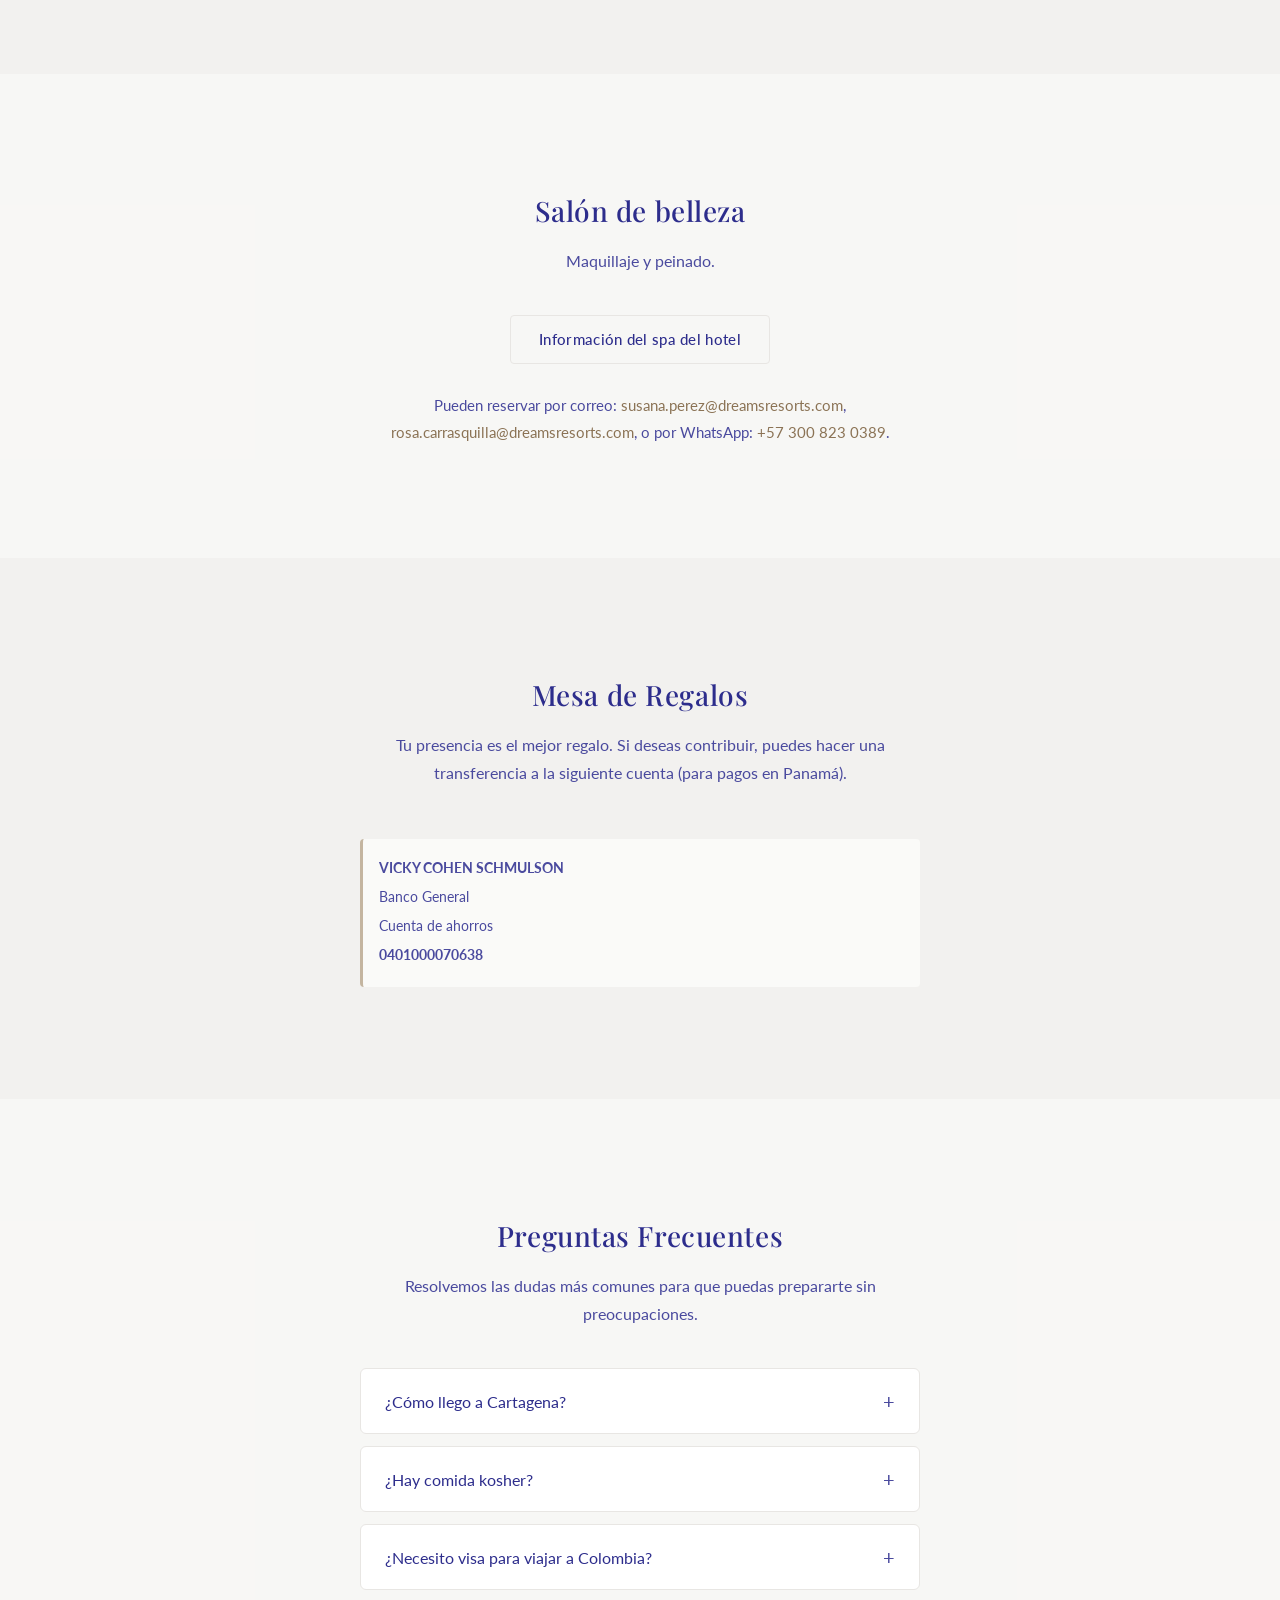
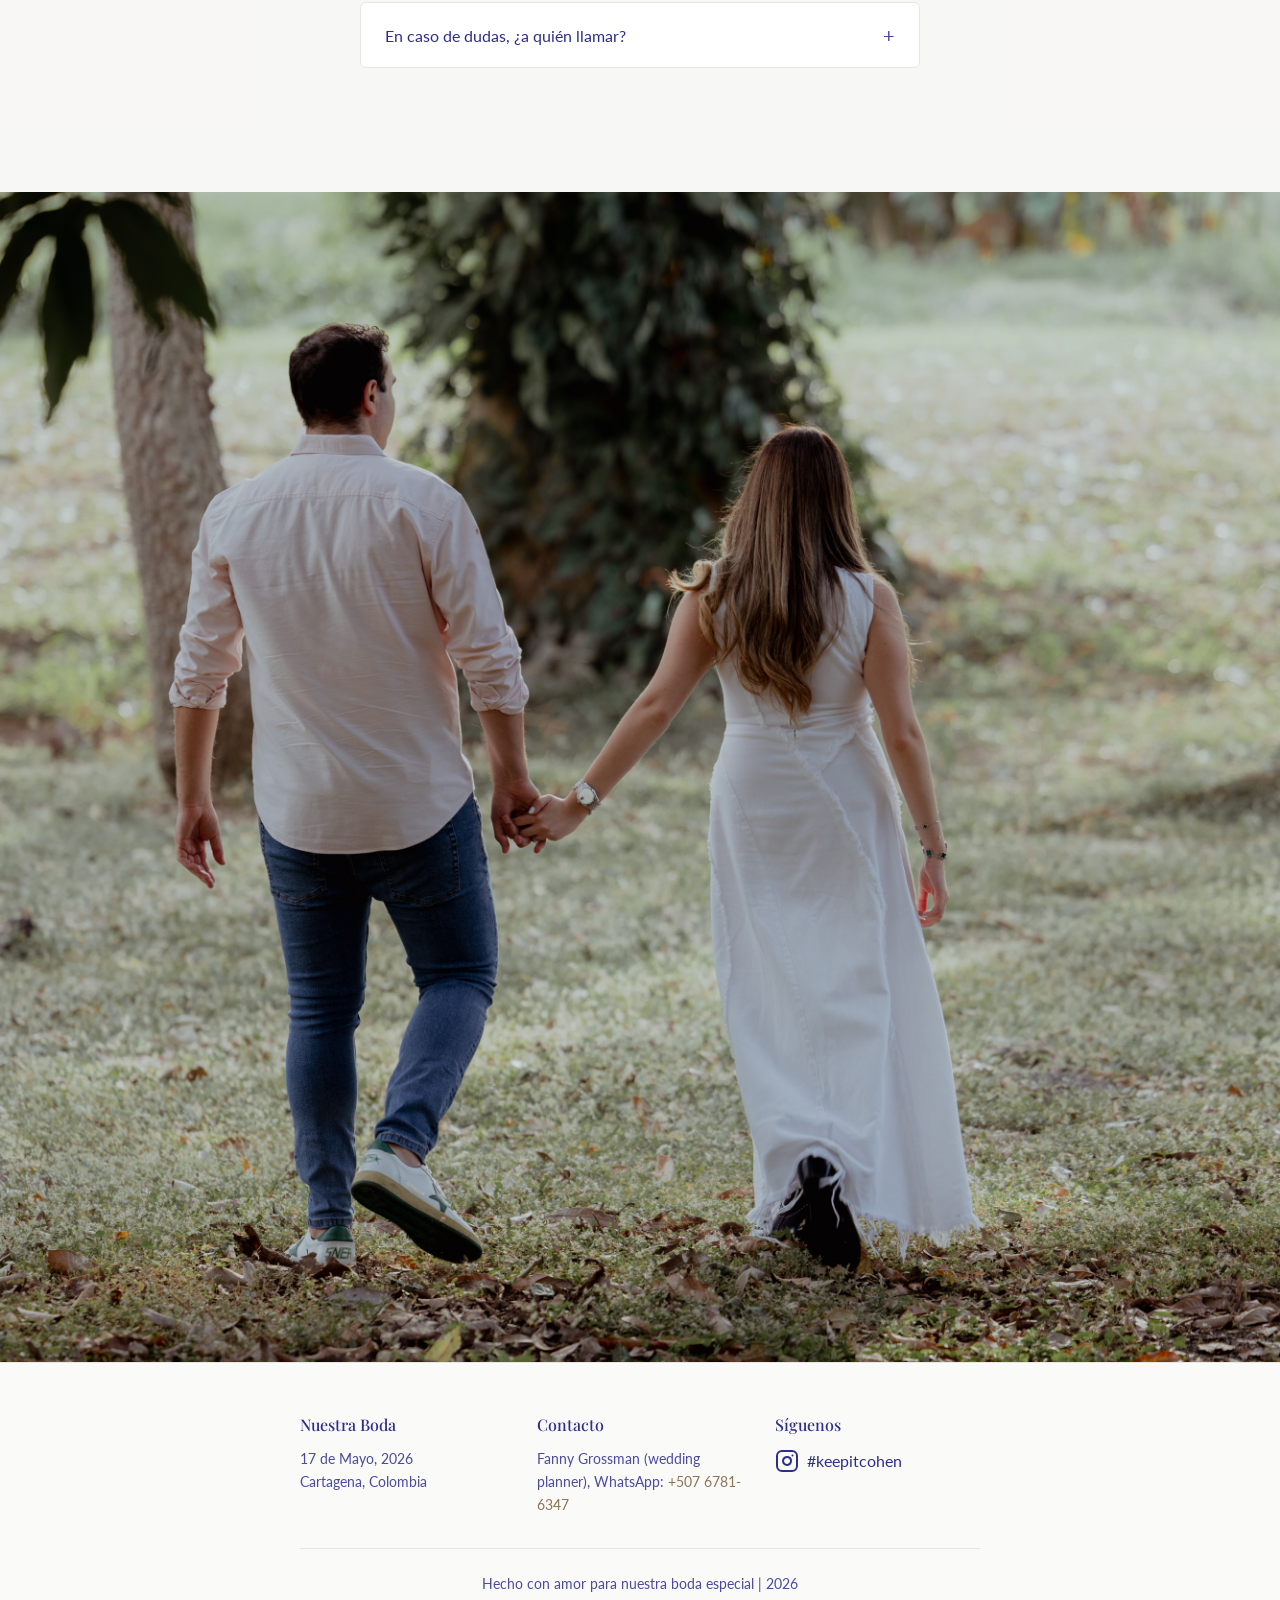
==== commit 3b9123c8: "c" ====
--- a/index.html
+++ b/index.html
@@ -463,7 +463,15 @@
     <section id="regalos" class="section bg-white">
         <div class="container">
             <h2 class="section-title">Mesa de Regalos</h2>
-            <p class="section-subtitle">Próximamente tendrás la información.</p>
+            <p class="section-subtitle">Tu presencia es el mejor regalo. Si deseas contribuir, puedes hacer una transferencia a la siguiente cuenta (para pagos en Panamá).</p>
+            <div class="gift-registry-container">
+                <div class="gift-account">
+                    <p><strong>VICKY COHEN SCHMULSON</strong></p>
+                    <p>Banco General</p>
+                    <p>Cuenta de ahorros</p>
+                    <p><strong>0401000070638</strong></p>
+                </div>
+            </div>
         </div>
     </section>
 
--- a/styles-experimento.css
+++ b/styles-experimento.css
@@ -1484,6 +1484,12 @@
     background-size: cover;
     background-position: center;
     background-repeat: no-repeat;
+}
+
+@media (min-width: 769px) {
+    .bottom-bg-image {
+        min-height: 130vh;
+    }
 }
 
 .footer {
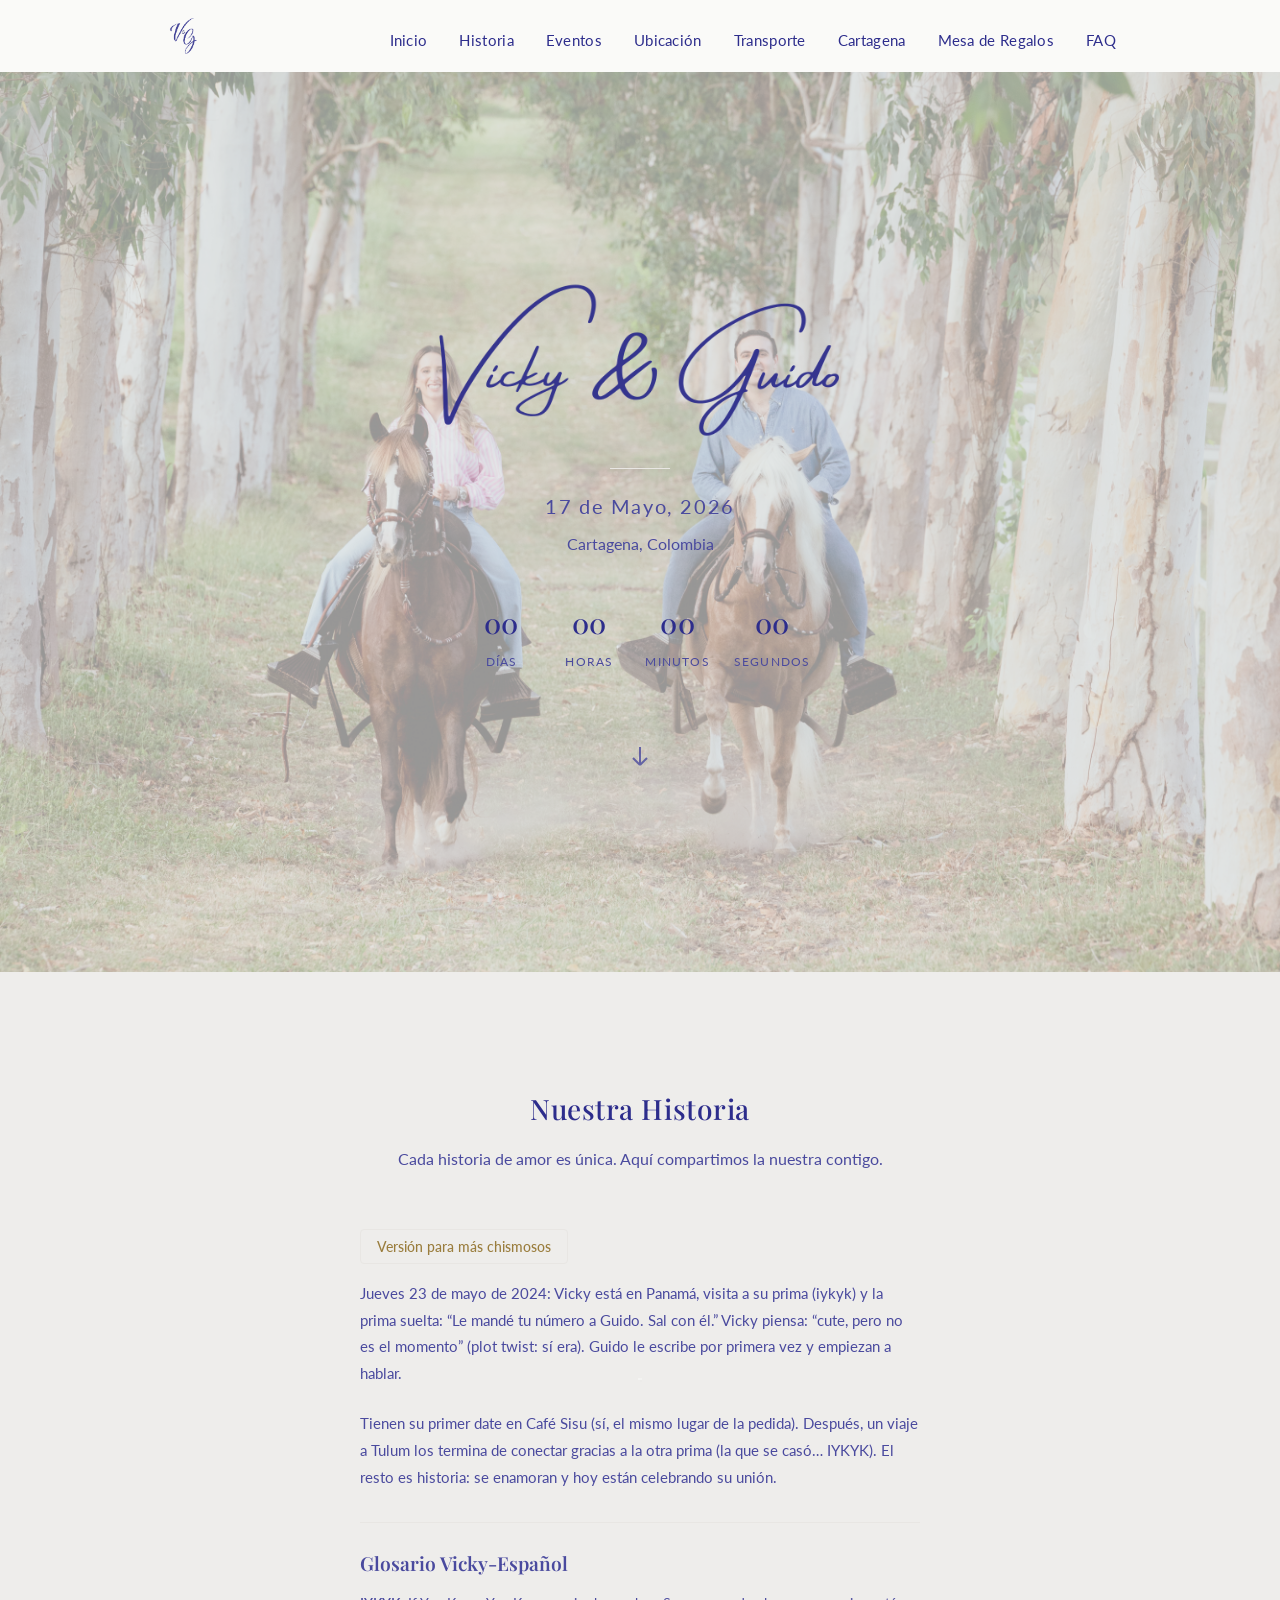
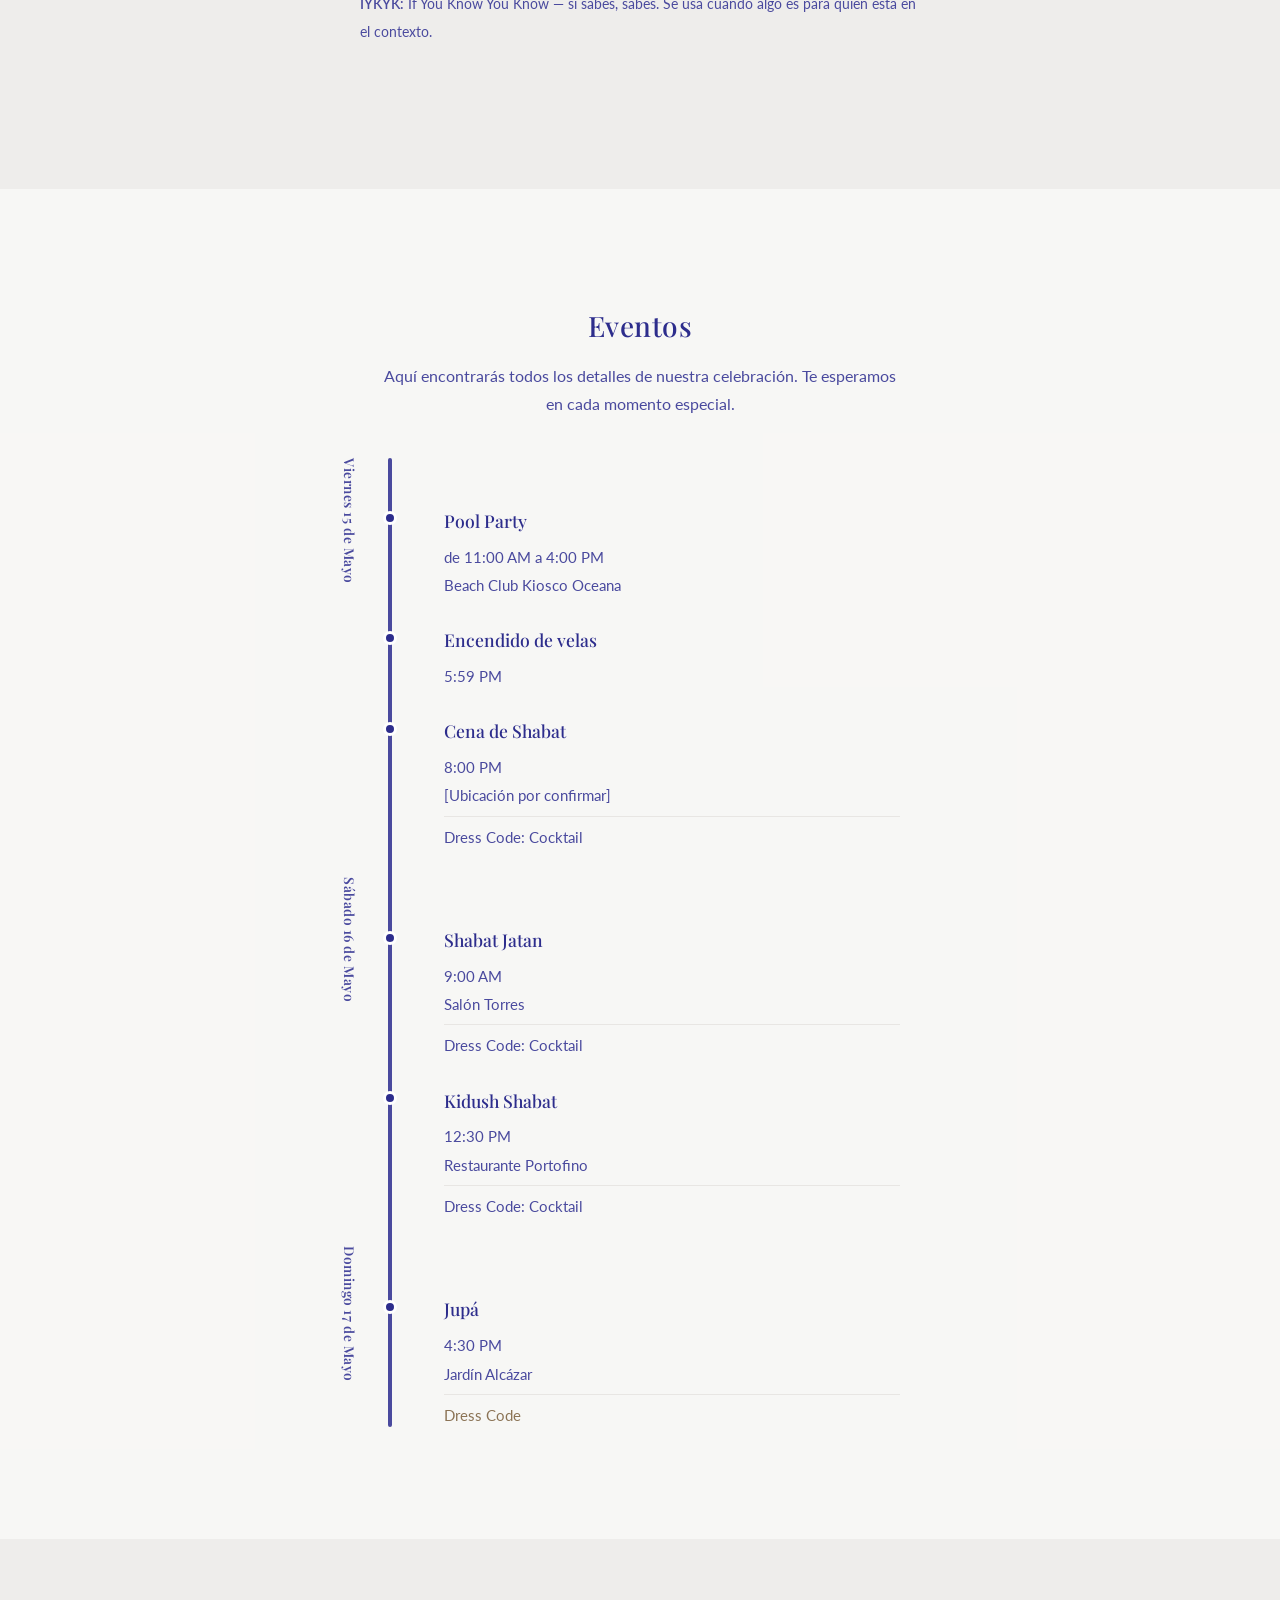
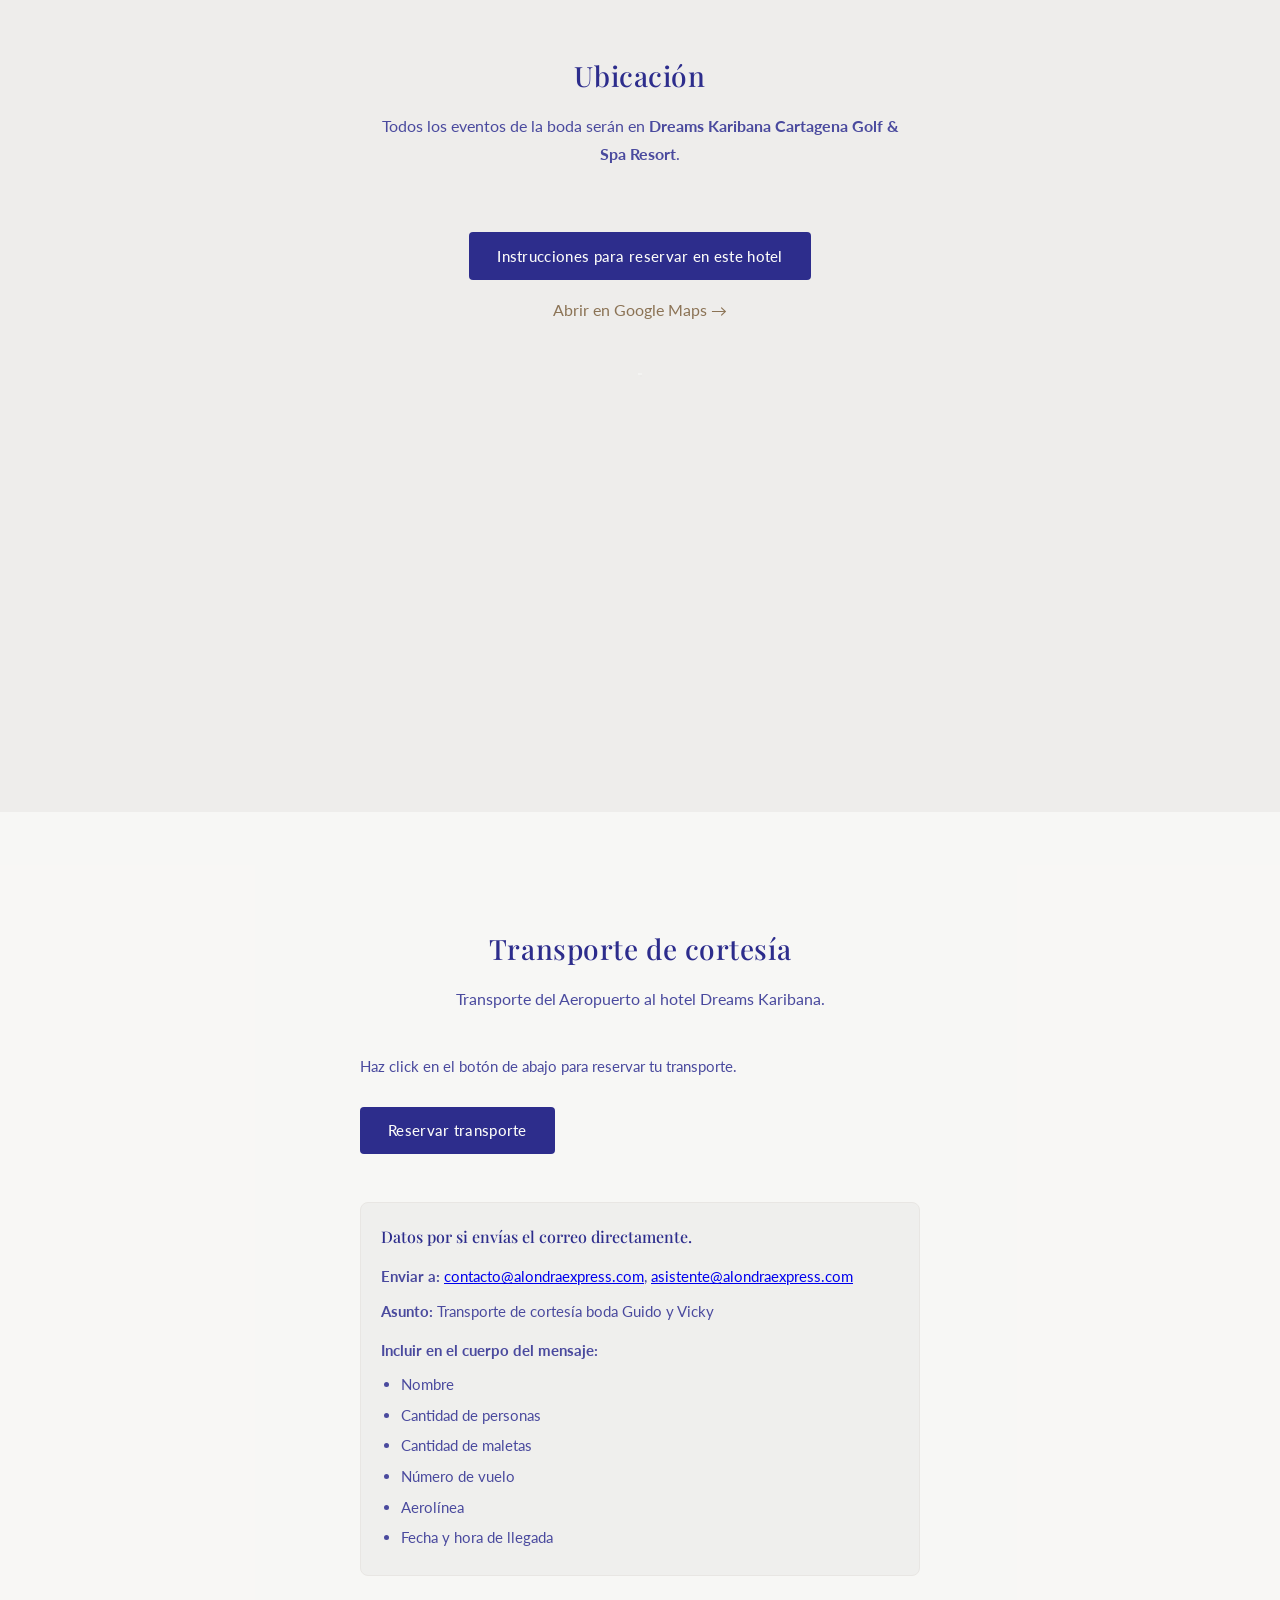
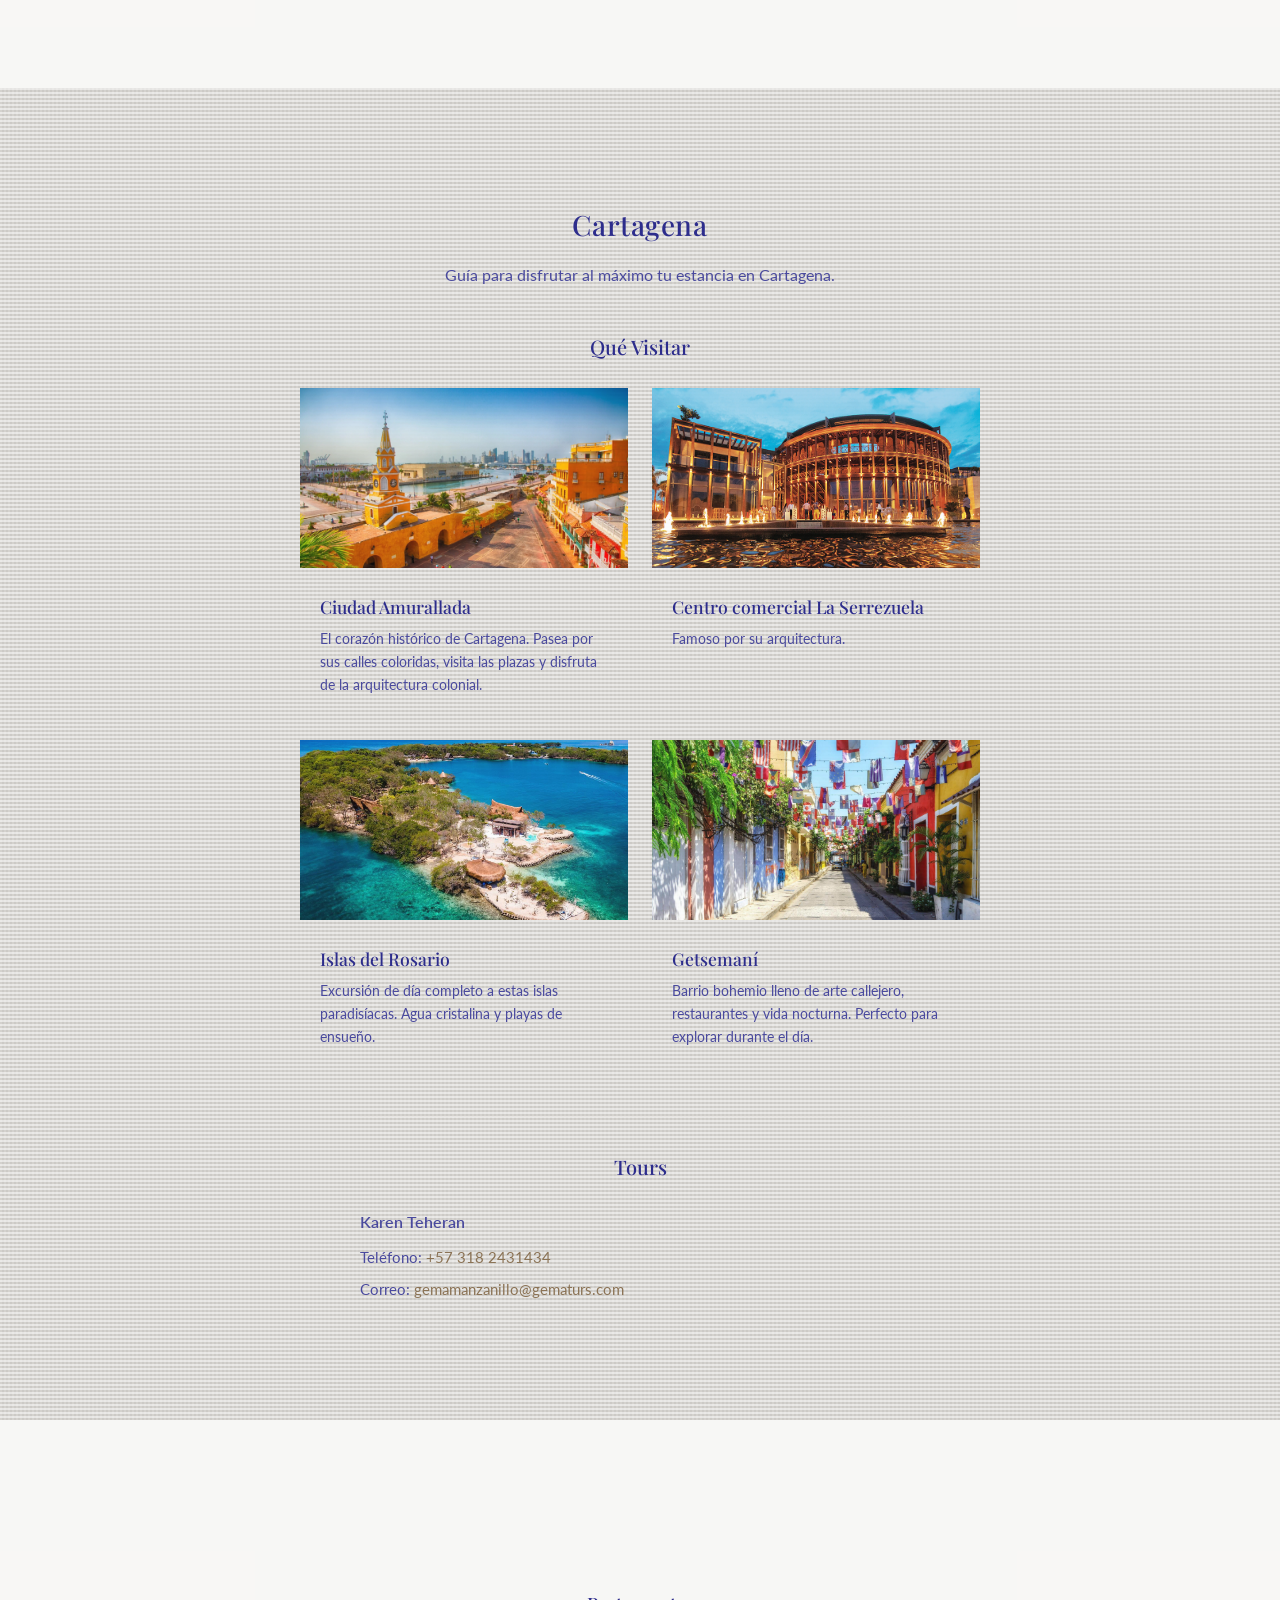
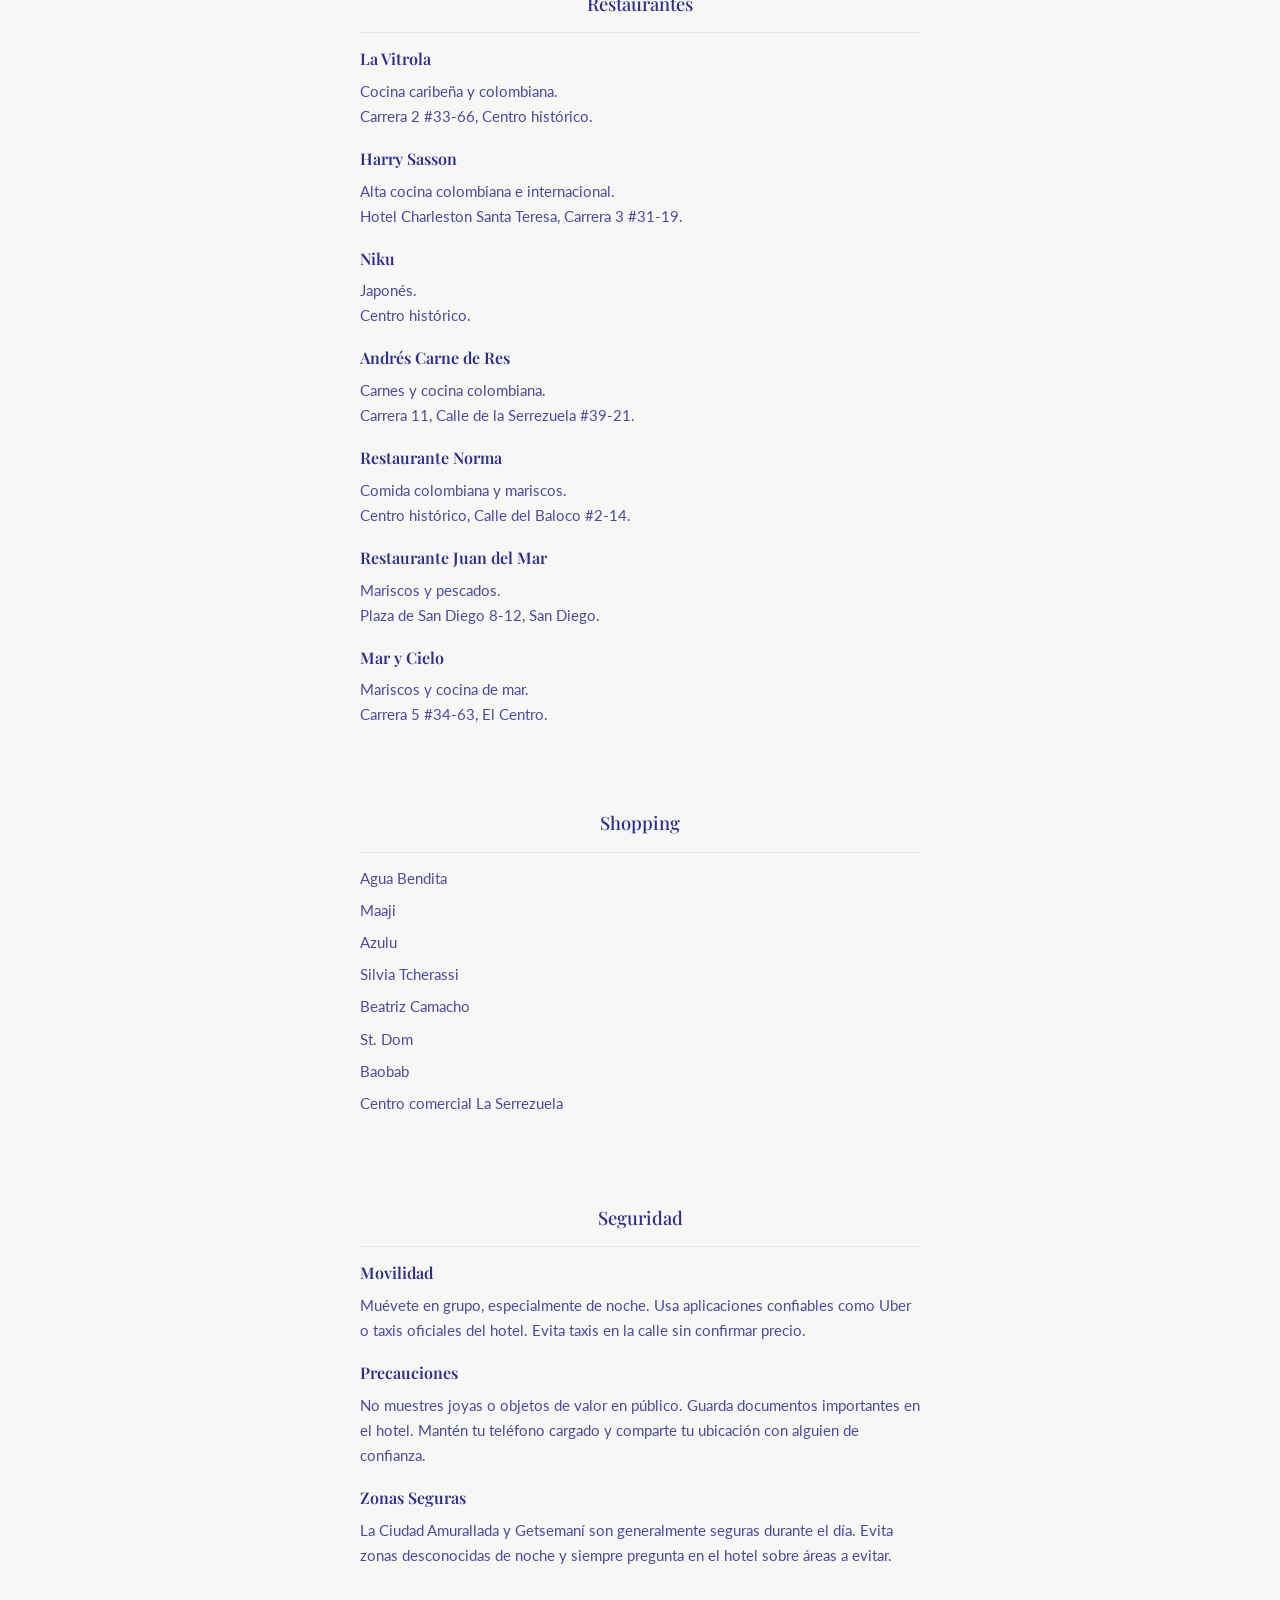
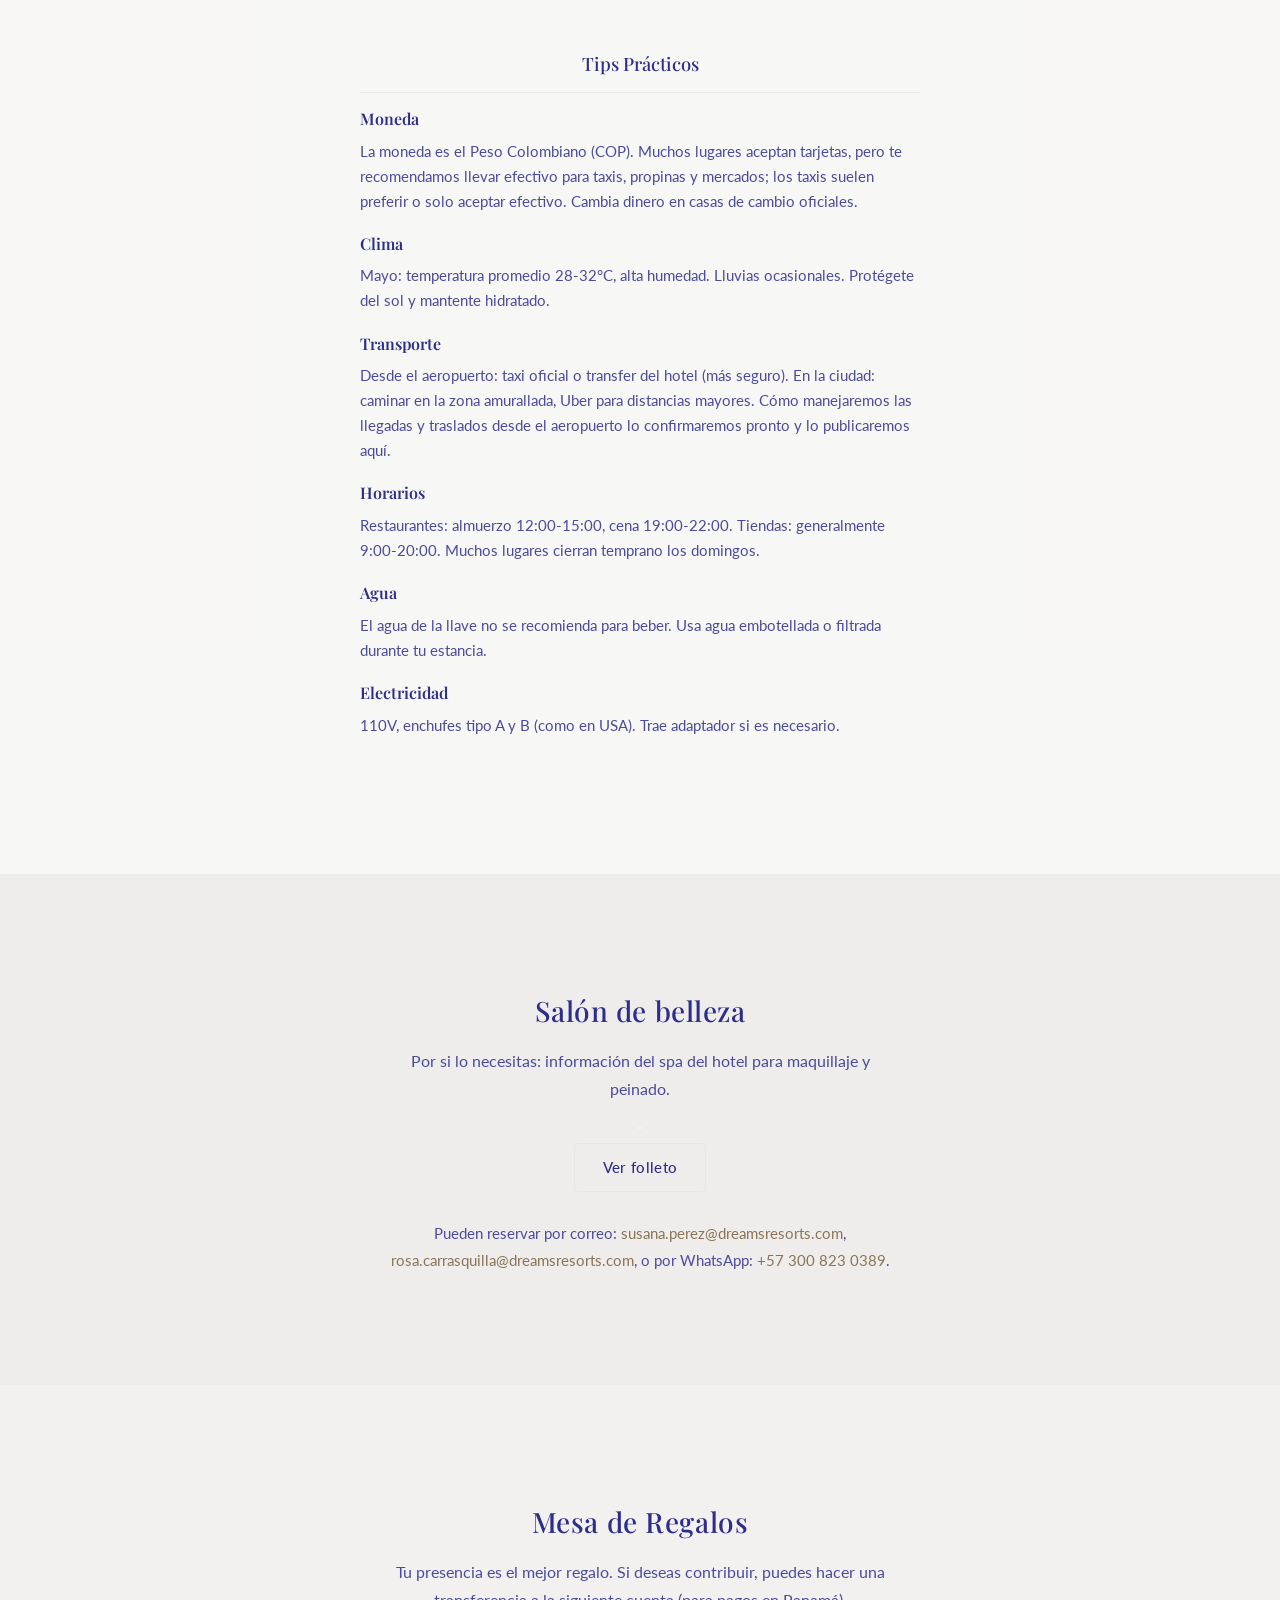
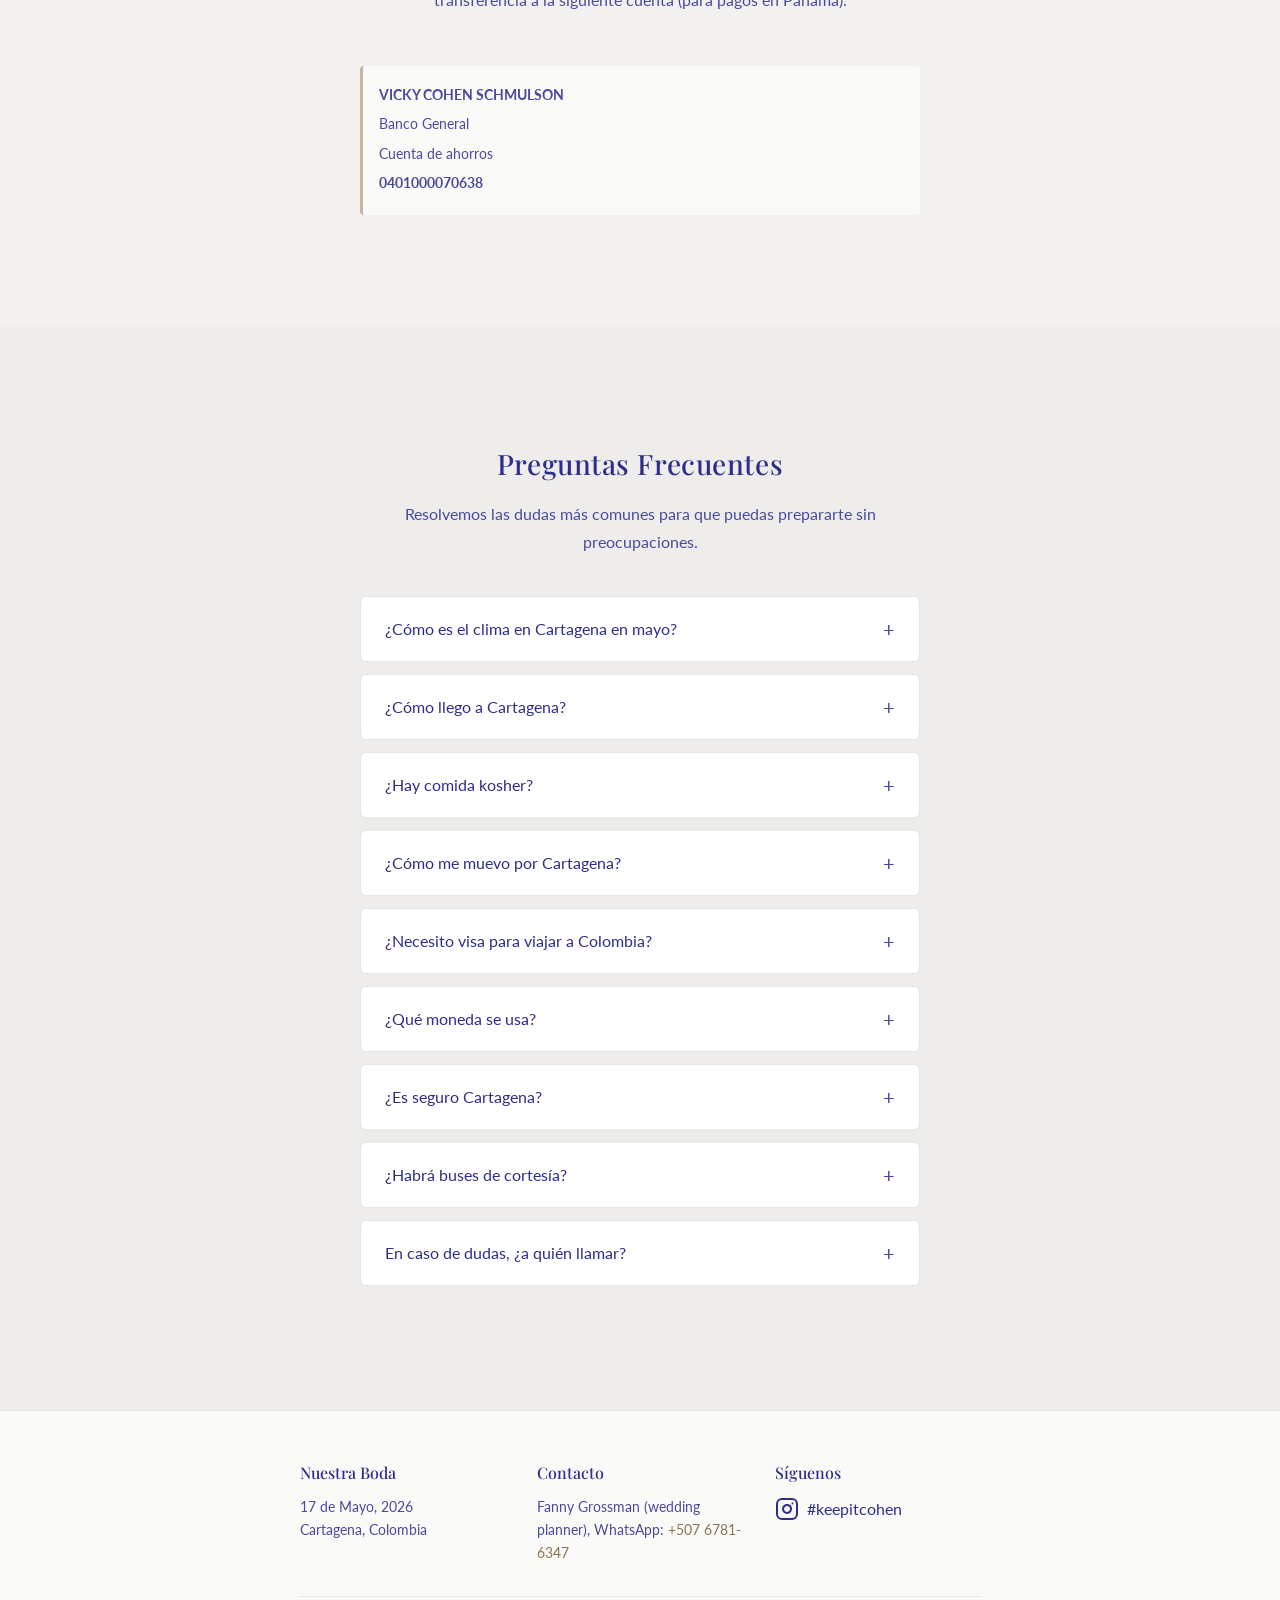
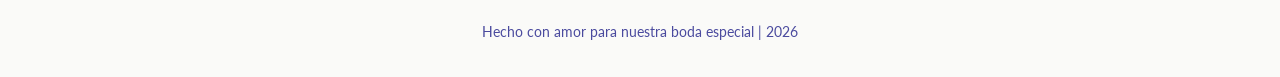
==== commit c3da258b: "Update index.html" ====
--- a/index.html
+++ b/index.html
@@ -28,7 +28,6 @@
                 <li><a href="#ubicacion">Ubicación</a></li>
                 <li><a href="#transporte">Transporte</a></li>
                 <li><a href="#cartagena">Cartagena</a></li>
-                <li><a href="#belleza">Salón de belleza</a></li>
                 <li><a href="#regalos">Mesa de Regalos</a></li>
                 <li><a href="#faq">FAQ</a></li>
             </ul>
@@ -153,7 +152,6 @@
                     <div class="timeline-content event-content">
                         <h4>Encendido de velas</h4>
                         <p class="event-when">5:59 PM</p>
-                        <p class="event-where">Salón Torres</p>
                     </div>
                 </div>
                 <div class="timeline-node">
@@ -273,7 +271,7 @@
     </section>
 
     <!-- Recommendations Section -->
-    <section id="cartagena" class="section section-cartagena">
+    <section id="cartagena" class="section">
         <div class="container">
             <h2 class="section-title">Cartagena</h2>
             <p class="section-subtitle">Guía para disfrutar al máximo tu estancia en Cartagena.</p>
@@ -305,31 +303,27 @@
                 </div>
             </div>
 
-            <!-- Tours (colapsable) -->
-            <div class="cartagena-collapse-item">
-                <button type="button" class="cartagena-collapse-btn" onclick="toggleCartagenaCollapse(this)" aria-expanded="false">
-                    <span>Tours</span>
-                    <span class="cartagena-collapse-icon">+</span>
-                </button>
-                <div class="cartagena-collapse-content">
-                    <div class="cartagena-tours">
-                        <p class="tours-contact-name">Karen Teheran</p>
-                        <p class="tours-contact-item">Teléfono: <a href="https://wa.me/573182431434" target="_blank" rel="noopener noreferrer" class="link-gold">+57 318 2431434</a></p>
-                        <p class="tours-contact-item">Correo: <a href="mailto:gemamanzanillo@gematurs.com" class="link-gold">gemamanzanillo@gematurs.com</a></p>
-                    </div>
-                </div>
-            </div>
-
+            <!-- Tours -->
+            <div class="cartagena-tours">
+                <h3 class="places-section-title">Tours</h3>
+                <p class="tours-contact-name">Karen Teheran</p>
+                <p class="tours-contact-item">Teléfono: <a href="https://wa.me/573182431434" target="_blank" rel="noopener noreferrer" class="link-gold">+57 318 2431434</a></p>
+                <p class="tours-contact-item">Correo: <a href="mailto:gemamanzanillo@gematurs.com" class="link-gold">gemamanzanillo@gematurs.com</a></p>
+            </div>
+        </div>
+    </section>
+
+    <!-- Cartagena recomendaciones (con foto de fondo desde aquí) -->
+    <section class="section section-bg section-bg-cartagena" aria-label="Recomendaciones Cartagena">
+        <div class="container">
             <div class="recommendations-grid">
 
-                <!-- Restaurantes (colapsable) -->
-                <div class="cartagena-collapse-item">
-                    <button type="button" class="cartagena-collapse-btn" onclick="toggleCartagenaCollapse(this)" aria-expanded="false">
-                        <span>Restaurantes</span>
-                        <span class="cartagena-collapse-icon">+</span>
-                    </button>
-                    <div class="cartagena-collapse-content">
-                        <div class="recommendation-content">
+                <!-- Dónde Comer -->
+                <div class="recommendation-card">
+                    <div class="recommendation-header">
+                        <h3>Restaurantes</h3>
+                    </div>
+                    <div class="recommendation-content">
                         <div class="recommendation-item">
                             <h4>La Vitrola</h4>
                             <p>Cocina caribeña y colombiana.<br>Carrera 2 #33-66, Centro histórico.</p>
@@ -339,8 +333,8 @@
                             <p>Alta cocina colombiana e internacional.<br>Hotel Charleston Santa Teresa, Carrera 3 #31-19.</p>
                         </div>
                         <div class="recommendation-item">
-                            <h4>Restaurante Niku</h4>
-                            <p>Japonés.<br>Centro histórico, C31 Cl. de San Juan de Dios #3-39.</p>
+                            <h4>Niku</h4>
+                            <p>Japonés.<br>Centro histórico.</p>
                         </div>
                         <div class="recommendation-item">
                             <h4>Andrés Carne de Res</h4>
@@ -348,28 +342,25 @@
                         </div>
                         <div class="recommendation-item">
                             <h4>Restaurante Norma</h4>
-                            <p>Cocina italiana y mediterránea.<br>Centro histórico, Calle del Baloco #2-14.</p>
+                            <p>Comida colombiana y mariscos.<br>Centro histórico, Calle del Baloco #2-14.</p>
                         </div>
                         <div class="recommendation-item">
                             <h4>Restaurante Juan del Mar</h4>
-                            <p>Pescados y pizzas gourmet.<br>Plaza de San Diego 8-12, San Diego.</p>
-                        </div>
-                        <div class="recommendation-item">
-                            <h4>Mar y Zielo</h4>
-                            <p>Cocina de autor colombiana.<br>Carrera 5 #34-63, El Centro.</p>
-                        </div>
-                        </div>
-                    </div>
-                </div>
-
-                <!-- Shopping (colapsable) -->
-                <div class="cartagena-collapse-item">
-                    <button type="button" class="cartagena-collapse-btn" onclick="toggleCartagenaCollapse(this)" aria-expanded="false">
-                        <span>Shopping</span>
-                        <span class="cartagena-collapse-icon">+</span>
-                    </button>
-                    <div class="cartagena-collapse-content">
-                        <div class="recommendation-content">
+                            <p>Mariscos y pescados.<br>Plaza de San Diego 8-12, San Diego.</p>
+                        </div>
+                        <div class="recommendation-item">
+                            <h4>Mar y Cielo</h4>
+                            <p>Mariscos y cocina de mar.<br>Carrera 5 #34-63, El Centro.</p>
+                        </div>
+                    </div>
+                </div>
+
+                <!-- Shopping -->
+                <div class="recommendation-card">
+                    <div class="recommendation-header">
+                        <h3>Shopping</h3>
+                    </div>
+                    <div class="recommendation-content">
                         <ul class="shopping-list">
                             <li>Agua Bendita</li>
                             <li>Maaji</li>
@@ -380,18 +371,15 @@
                             <li>Baobab</li>
                             <li>Centro comercial La Serrezuela</li>
                         </ul>
-                        </div>
-                    </div>
-                </div>
-
-                <!-- Seguridad (colapsable) -->
-                <div class="cartagena-collapse-item">
-                    <button type="button" class="cartagena-collapse-btn" onclick="toggleCartagenaCollapse(this)" aria-expanded="false">
-                        <span>Seguridad</span>
-                        <span class="cartagena-collapse-icon">+</span>
-                    </button>
-                    <div class="cartagena-collapse-content">
-                        <div class="recommendation-content">
+                    </div>
+                </div>
+
+                <!-- Seguridad -->
+                <div class="recommendation-card">
+                    <div class="recommendation-header">
+                        <h3>Seguridad</h3>
+                    </div>
+                    <div class="recommendation-content">
                         <div class="recommendation-item">
                             <h4>Movilidad</h4>
                             <p>Muévete en grupo, especialmente de noche. Usa aplicaciones confiables como Uber o taxis oficiales del hotel. Evita taxis en la calle sin confirmar precio.</p>
@@ -404,18 +392,15 @@
                             <h4>Zonas Seguras</h4>
                             <p>La Ciudad Amurallada y Getsemaní son generalmente seguras durante el día. Evita zonas desconocidas de noche y siempre pregunta en el hotel sobre áreas a evitar.</p>
                         </div>
-                        </div>
-                    </div>
-                </div>
-
-                <!-- Tips Prácticos (colapsable) -->
-                <div class="cartagena-collapse-item">
-                    <button type="button" class="cartagena-collapse-btn" onclick="toggleCartagenaCollapse(this)" aria-expanded="false">
-                        <span>Tips Prácticos</span>
-                        <span class="cartagena-collapse-icon">+</span>
-                    </button>
-                    <div class="cartagena-collapse-content">
-                        <div class="recommendation-content">
+                    </div>
+                </div>
+
+                <!-- Tips Prácticos -->
+                <div class="recommendation-card">
+                    <div class="recommendation-header">
+                        <h3>Tips Prácticos</h3>
+                    </div>
+                    <div class="recommendation-content">
                         <div class="recommendation-item">
                             <h4>Moneda</h4>
                             <p>La moneda es el Peso Colombiano (COP). Muchos lugares aceptan tarjetas, pero te recomendamos llevar efectivo para taxis, propinas y mercados; los taxis suelen preferir o solo aceptar efectivo. Cambia dinero en casas de cambio oficiales.</p>
@@ -426,7 +411,7 @@
                         </div>
                         <div class="recommendation-item">
                             <h4>Transporte</h4>
-                            <p>Desde el aeropuerto: taxi oficial o transfer del hotel (más seguro). En la ciudad: caminar en la zona amurallada, Uber para distancias mayores.</p>
+                            <p>Desde el aeropuerto: taxi oficial o transfer del hotel (más seguro). En la ciudad: caminar en la zona amurallada, Uber para distancias mayores. Cómo manejaremos las llegadas y traslados desde el aeropuerto lo confirmaremos pronto y lo publicaremos aquí.</p>
                         </div>
                         <div class="recommendation-item">
                             <h4>Horarios</h4>
@@ -440,7 +425,6 @@
                             <h4>Electricidad</h4>
                             <p>110V, enchufes tipo A y B (como en USA). Trae adaptador si es necesario.</p>
                         </div>
-                        </div>
                     </div>
                 </div>
             </div>
@@ -451,9 +435,9 @@
     <section id="belleza" class="section section-bg section-bg-faq">
         <div class="container">
             <h2 class="section-title">Salón de belleza</h2>
-            <p class="section-subtitle">Maquillaje y peinado.</p>
+            <p class="section-subtitle">Por si lo necesitas: información del spa del hotel para maquillaje y peinado.</p>
             <p class="text-center mt-4">
-                <a href="support_files/spa_hotel.pdf" target="_blank" rel="noopener noreferrer" class="btn btn-secondary">Información del spa del hotel</a>
+                <a href="support_files/spa_hotel.pdf" target="_blank" rel="noopener noreferrer" class="btn btn-secondary">Ver folleto</a>
             </p>
             <p class="belleza-contact text-center mt-3">Pueden reservar por correo: <a href="mailto:susana.perez@dreamsresorts.com" class="link-gold">susana.perez@dreamsresorts.com</a>, <a href="mailto:rosa.carrasquilla@dreamsresorts.com" class="link-gold">rosa.carrasquilla@dreamsresorts.com</a>, o por WhatsApp: <a href="https://wa.me/573008230389" target="_blank" rel="noopener noreferrer" class="link-gold">+57 300 823 0389</a>.</p>
         </div>
@@ -482,48 +466,48 @@
             <p class="section-subtitle">Resolvemos las dudas más comunes para que puedas prepararte sin preocupaciones.</p>
 
             <div class="faq-container">
+                <div class="faq-item">
+                    <button class="faq-question" onclick="toggleFAQ(this)">
+                        <span>¿Cómo es el clima en Cartagena en mayo?</span>
+                        <span class="faq-icon">+</span>
+                    </button>
+                    <div class="faq-answer">
+                        <p>Mayo en Cartagena es caluroso y húmedo, con temperaturas promedio entre 28-32°C. Puede haber lluvias ocasionales, pero generalmente son cortas. Te recomendamos traer ropa ligera, bloqueador solar, y un paraguas pequeño por si acaso.</p>
+                    </div>
+                </div>
+
+                <div class="faq-item">
+                    <button class="faq-question" onclick="toggleFAQ(this)">
+                        <span>¿Cómo llego a Cartagena?</span>
+                        <span class="faq-icon">+</span>
+                    </button>
+                    <div class="faq-answer">
+                        <p>El aeropuerto internacional Rafael Núñez (CTG) recibe vuelos desde varias ciudades. Desde el aeropuerto al hotel, te recomendamos usar taxi oficial del aeropuerto o coordinar un transfer con el hotel. El trayecto es aproximadamente 15-20 minutos.</p>
+                    </div>
+                </div>
+
+                <div class="faq-item">
+                    <button class="faq-question" onclick="toggleFAQ(this)">
+                        <span>¿Hay comida kosher?</span>
+                        <span class="faq-icon">+</span>
+                    </button>
+                    <div class="faq-answer">
+                        <p>Los eventos de la boda son todos kosher. En el hotel hay desayuno incluido kosher en formato buffet, y además hay una carta de comida kosher con costo extra. Estando en la ciudad, también hay opciones kosher con Chabad.</p>
+                    </div>
+                </div>
+
                 <div class="faq-item" style="display: none;">
                     <button class="faq-question" onclick="toggleFAQ(this)">
-                        <span>¿Cómo es el clima en Cartagena en mayo?</span>
-                        <span class="faq-icon">+</span>
-                    </button>
-                    <div class="faq-answer">
-                        <p>Mayo en Cartagena es caluroso y húmedo, con temperaturas promedio entre 28-32°C. Puede haber lluvias ocasionales, pero generalmente son cortas. Te recomendamos traer ropa ligera, bloqueador solar, y un paraguas pequeño por si acaso.</p>
-                    </div>
-                </div>
-
-                <div class="faq-item">
-                    <button class="faq-question" onclick="toggleFAQ(this)">
-                        <span>¿Cómo llego a Cartagena?</span>
-                        <span class="faq-icon">+</span>
-                    </button>
-                    <div class="faq-answer">
-                        <p>El aeropuerto internacional Rafael Núñez (CTG) recibe vuelos desde varias ciudades.</p>
-                    </div>
-                </div>
-
-                <div class="faq-item">
-                    <button class="faq-question" onclick="toggleFAQ(this)">
-                        <span>¿Hay comida kosher?</span>
-                        <span class="faq-icon">+</span>
-                    </button>
-                    <div class="faq-answer">
-                        <p>Los eventos de la boda son todos kosher. En el hotel hay desayuno incluido kosher en formato buffet, y además hay una carta de comida kosher con costo extra. Estando en la ciudad, también hay opciones kosher con Chabad.</p>
+                        <span>¿Dónde me puedo hospedar?</span>
+                        <span class="faq-icon">+</span>
+                    </button>
+                    <div class="faq-answer">
+                        <p>Nosotros nos hospedaremos en Karibana Dreams, pero puedes elegir cualquier hotel en Cartagena. Las zonas más recomendadas son: la Ciudad Amurallada (histórica), Getsemaní (bohemia), y Bocagrande (moderna con playa). Si necesitas recomendaciones específicas, contáctanos.</p>
                     </div>
                 </div>
 
                 <div class="faq-item" style="display: none;">
                     <button class="faq-question" onclick="toggleFAQ(this)">
-                        <span>¿Dónde me puedo hospedar?</span>
-                        <span class="faq-icon">+</span>
-                    </button>
-                    <div class="faq-answer">
-                        <p>Nosotros nos hospedaremos en Karibana Dreams, pero puedes elegir cualquier hotel en Cartagena. Las zonas más recomendadas son: la Ciudad Amurallada (histórica), Getsemaní (bohemia), y Bocagrande (moderna con playa). Si necesitas recomendaciones específicas, contáctanos.</p>
-                    </div>
-                </div>
-
-                <div class="faq-item" style="display: none;">
-                    <button class="faq-question" onclick="toggleFAQ(this)">
                         <span>¿Dónde puedo reservar maquillaje y peinado?</span>
                         <span class="faq-icon">+</span>
                     </button>
@@ -532,7 +516,7 @@
                     </div>
                 </div>
 
-                <div class="faq-item" style="display: none;">
+                <div class="faq-item">
                     <button class="faq-question" onclick="toggleFAQ(this)">
                         <span>¿Cómo me muevo por Cartagena?</span>
                         <span class="faq-icon">+</span>
@@ -552,7 +536,7 @@
                     </div>
                 </div>
 
-                <div class="faq-item" style="display: none;">
+                <div class="faq-item">
                     <button class="faq-question" onclick="toggleFAQ(this)">
                         <span>¿Qué moneda se usa?</span>
                         <span class="faq-icon">+</span>
@@ -562,18 +546,17 @@
                     </div>
                 </div>
 
-                <div class="faq-item" style="display: none;">
+                <div class="faq-item">
                     <button class="faq-question" onclick="toggleFAQ(this)">
                         <span>¿Es seguro Cartagena?</span>
                         <span class="faq-icon">+</span>
                     </button>
                     <div class="faq-answer">
-                        <p>Cartagena es uno de los destinos turísticos más visitados de Colombia. La Ciudad Amurallada y Getsemaní son seguras durante el día y muy transitadas por visitantes.</p>
-                        <p>Como en cualquier destino turístico, recomendamos usar sentido común: no exhibir objetos de valor, moverse en grupo por la noche, utilizar aplicaciones confiables para transporte y guardar documentos importantes en el hotel.</p>
-                    </div>
-                </div>
-
-                <div class="faq-item" style="display: none;">
+                        <p>Las zonas turísticas de Cartagena son generalmente seguras. Como en cualquier destino turístico, usa sentido común: no muestres objetos de valor, muévete en grupo de noche, usa aplicaciones confiables para transporte, y guarda documentos importantes en el hotel. La Ciudad Amurallada y Getsemaní son seguras durante el día.</p>
+                    </div>
+                </div>
+
+                <div class="faq-item">
                     <button class="faq-question" onclick="toggleFAQ(this)">
                         <span>¿Habrá buses de cortesía?</span>
                         <span class="faq-icon">+</span>
@@ -595,9 +578,6 @@
             </div>
         </div>
     </section>
-
-    <!-- Imagen de cierre (PCR53793) visible hasta abajo -->
-    <div class="bottom-bg-image" role="presentation" aria-hidden="true"></div>
 
     <!-- Footer -->
     <footer class="footer">
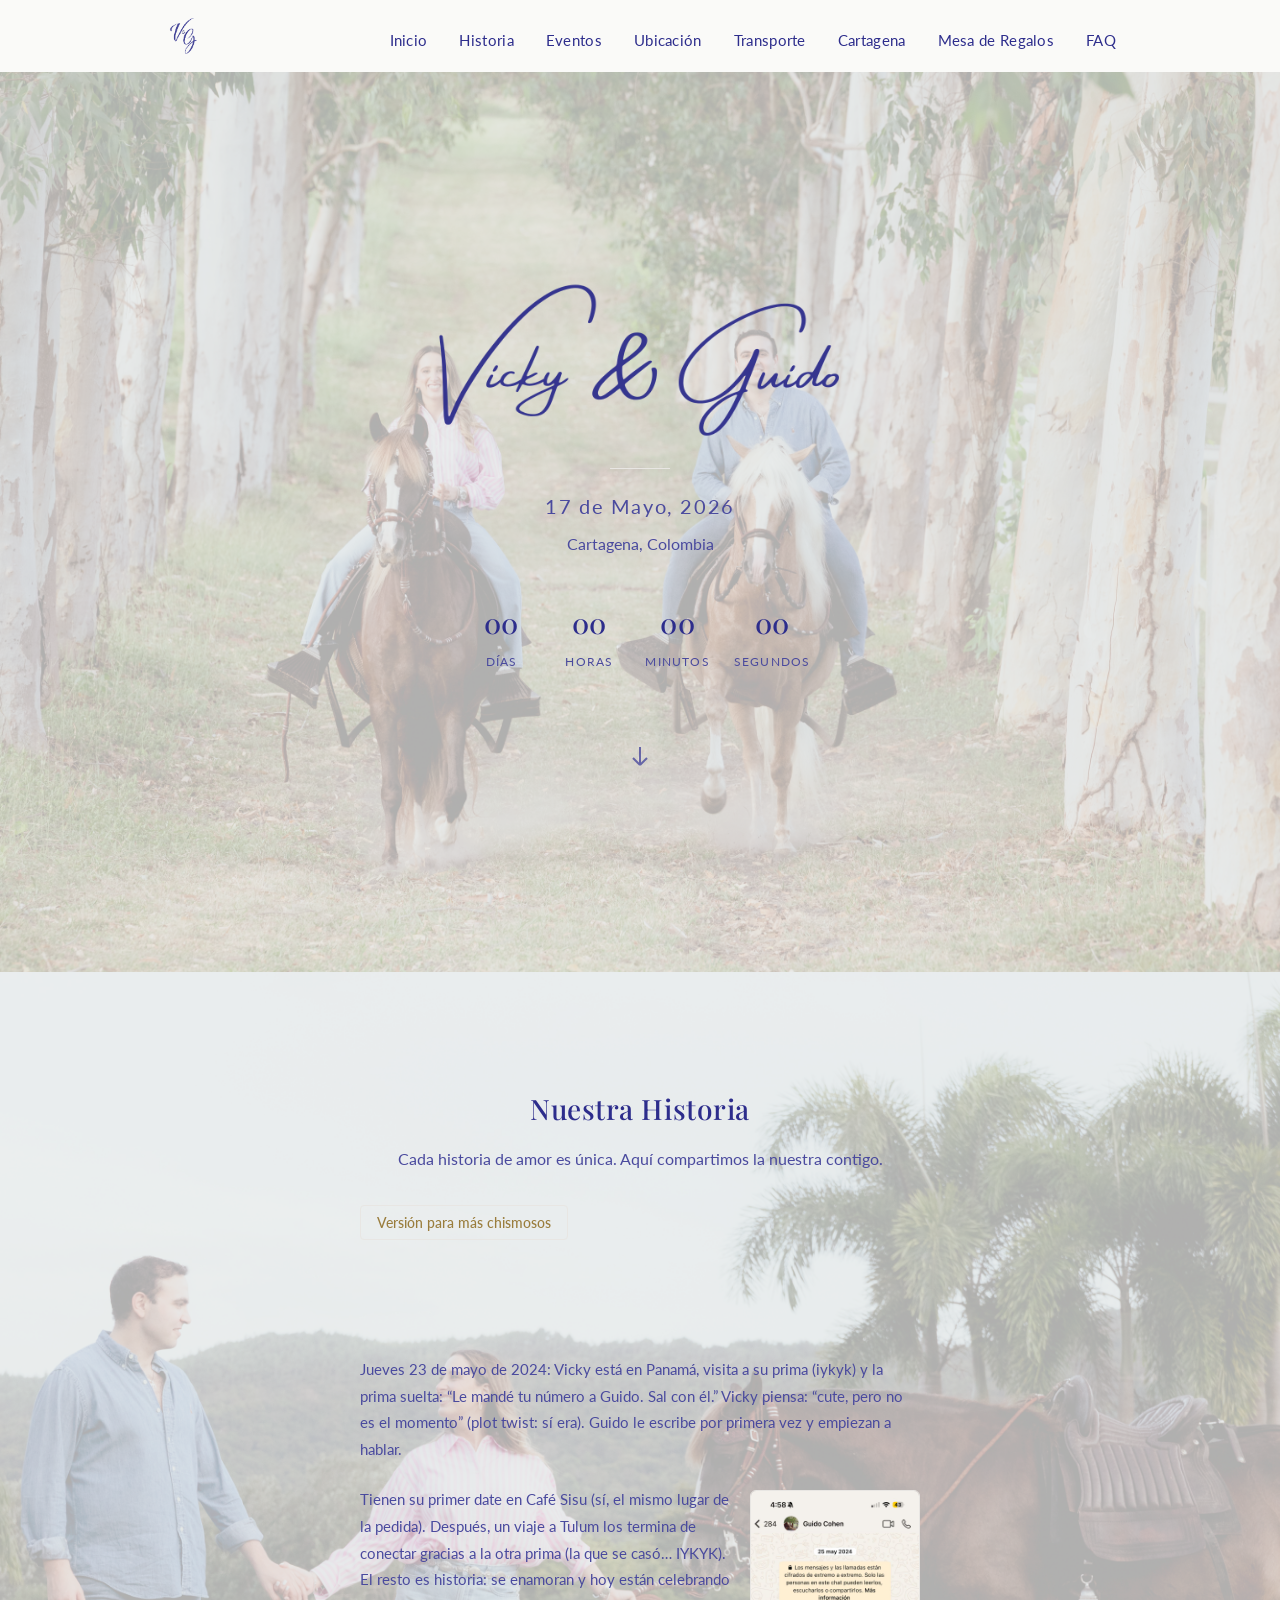
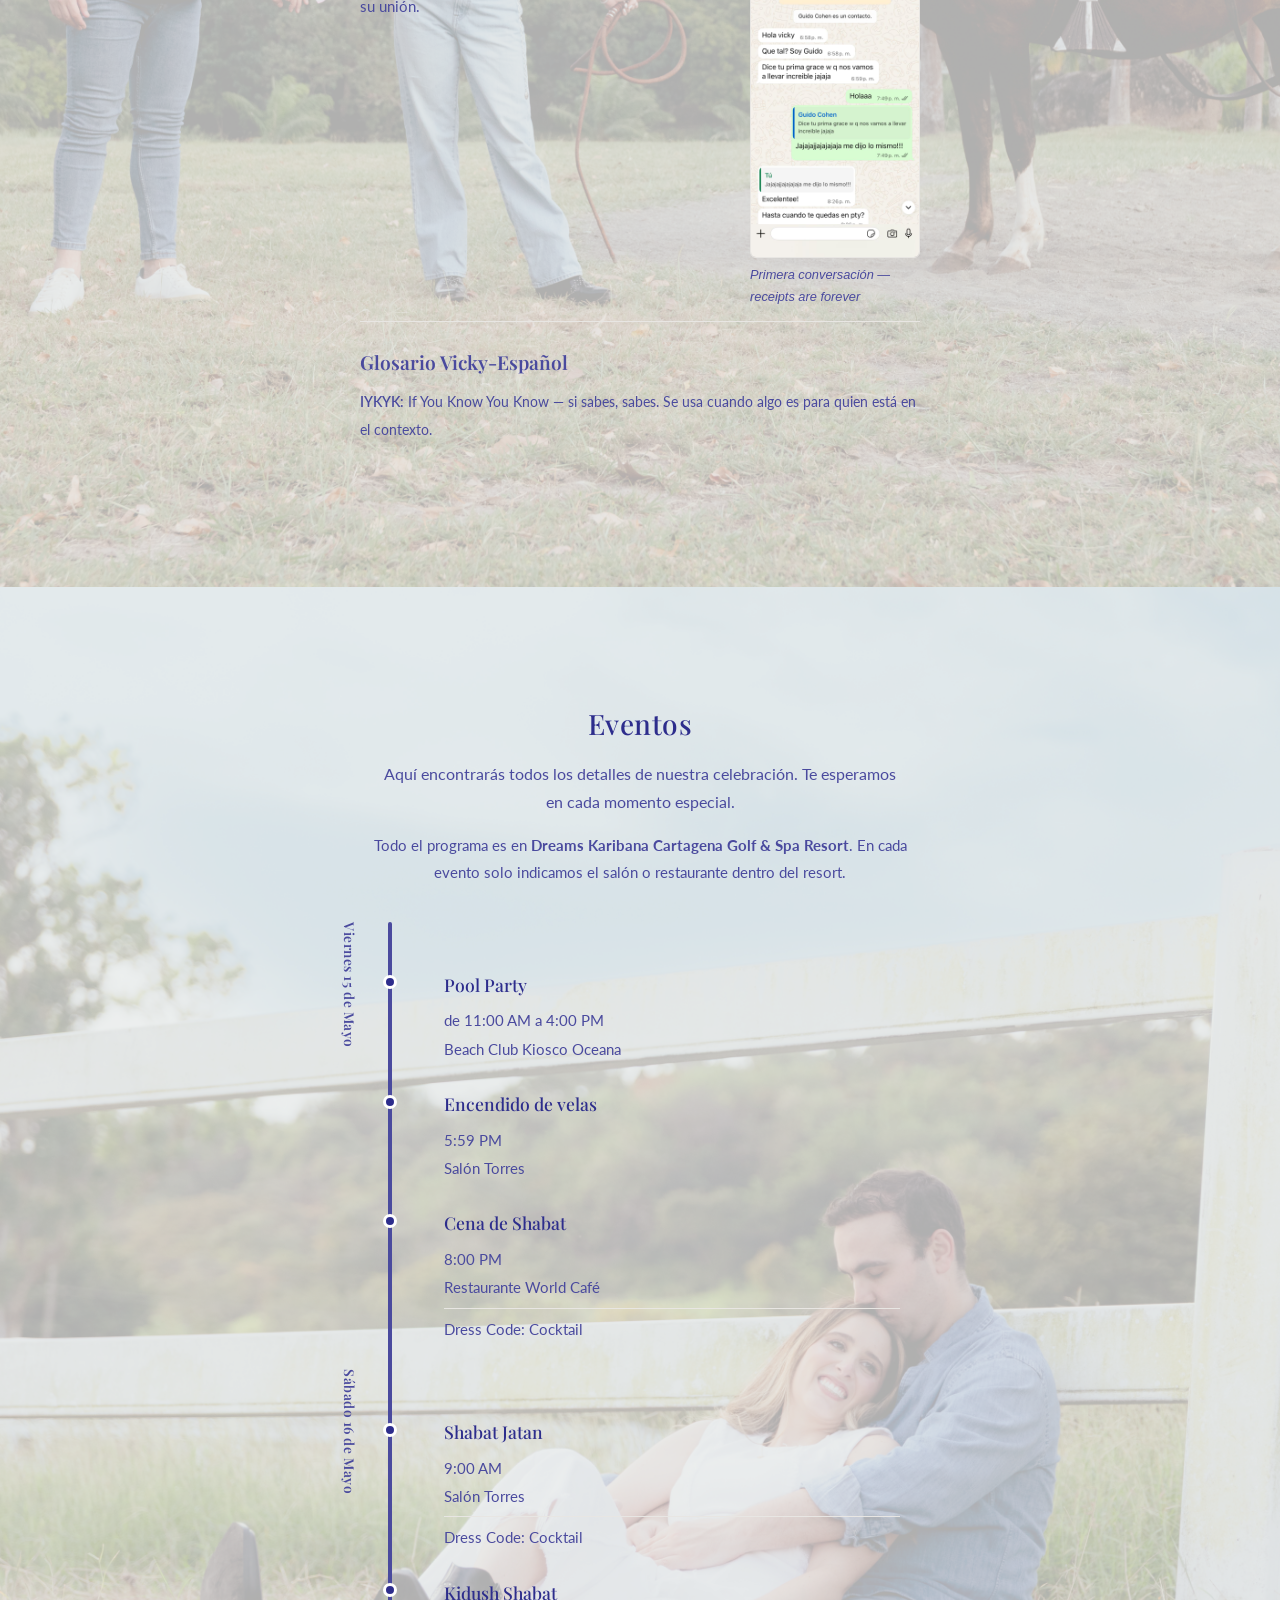
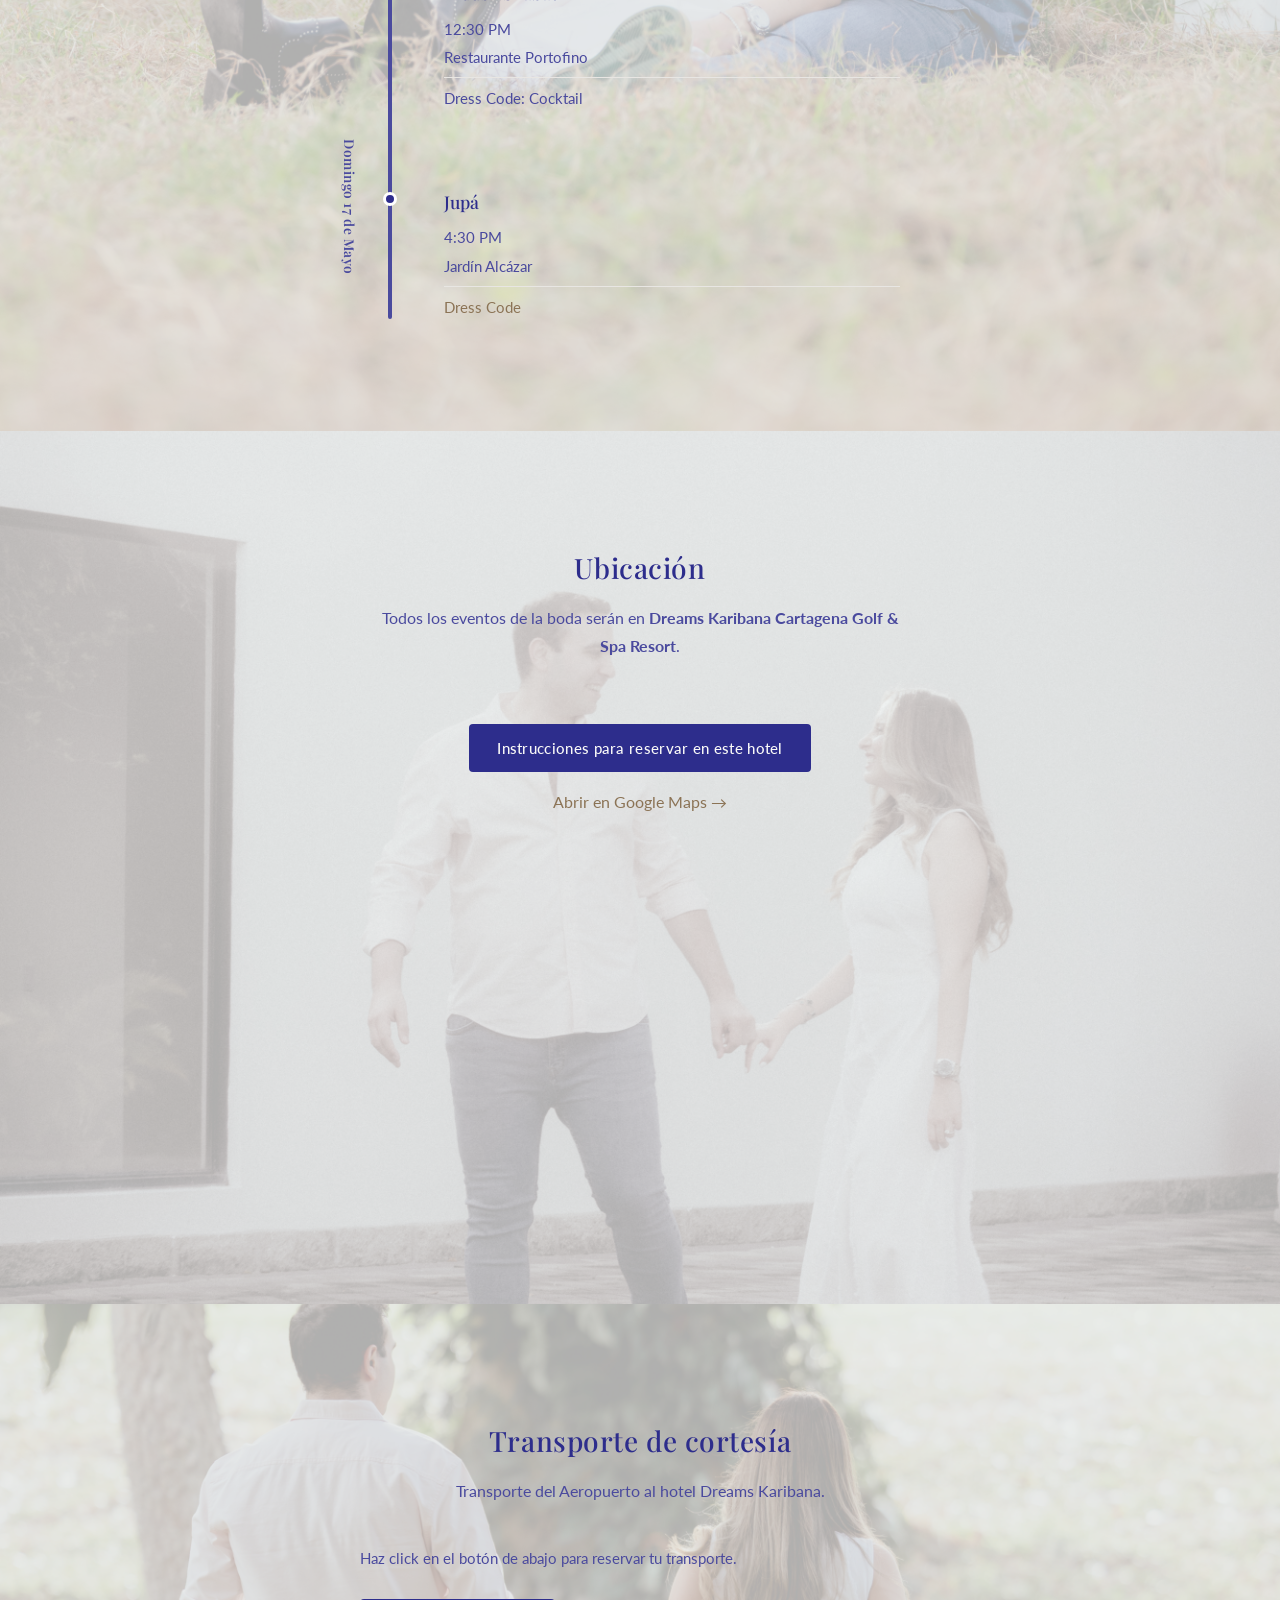
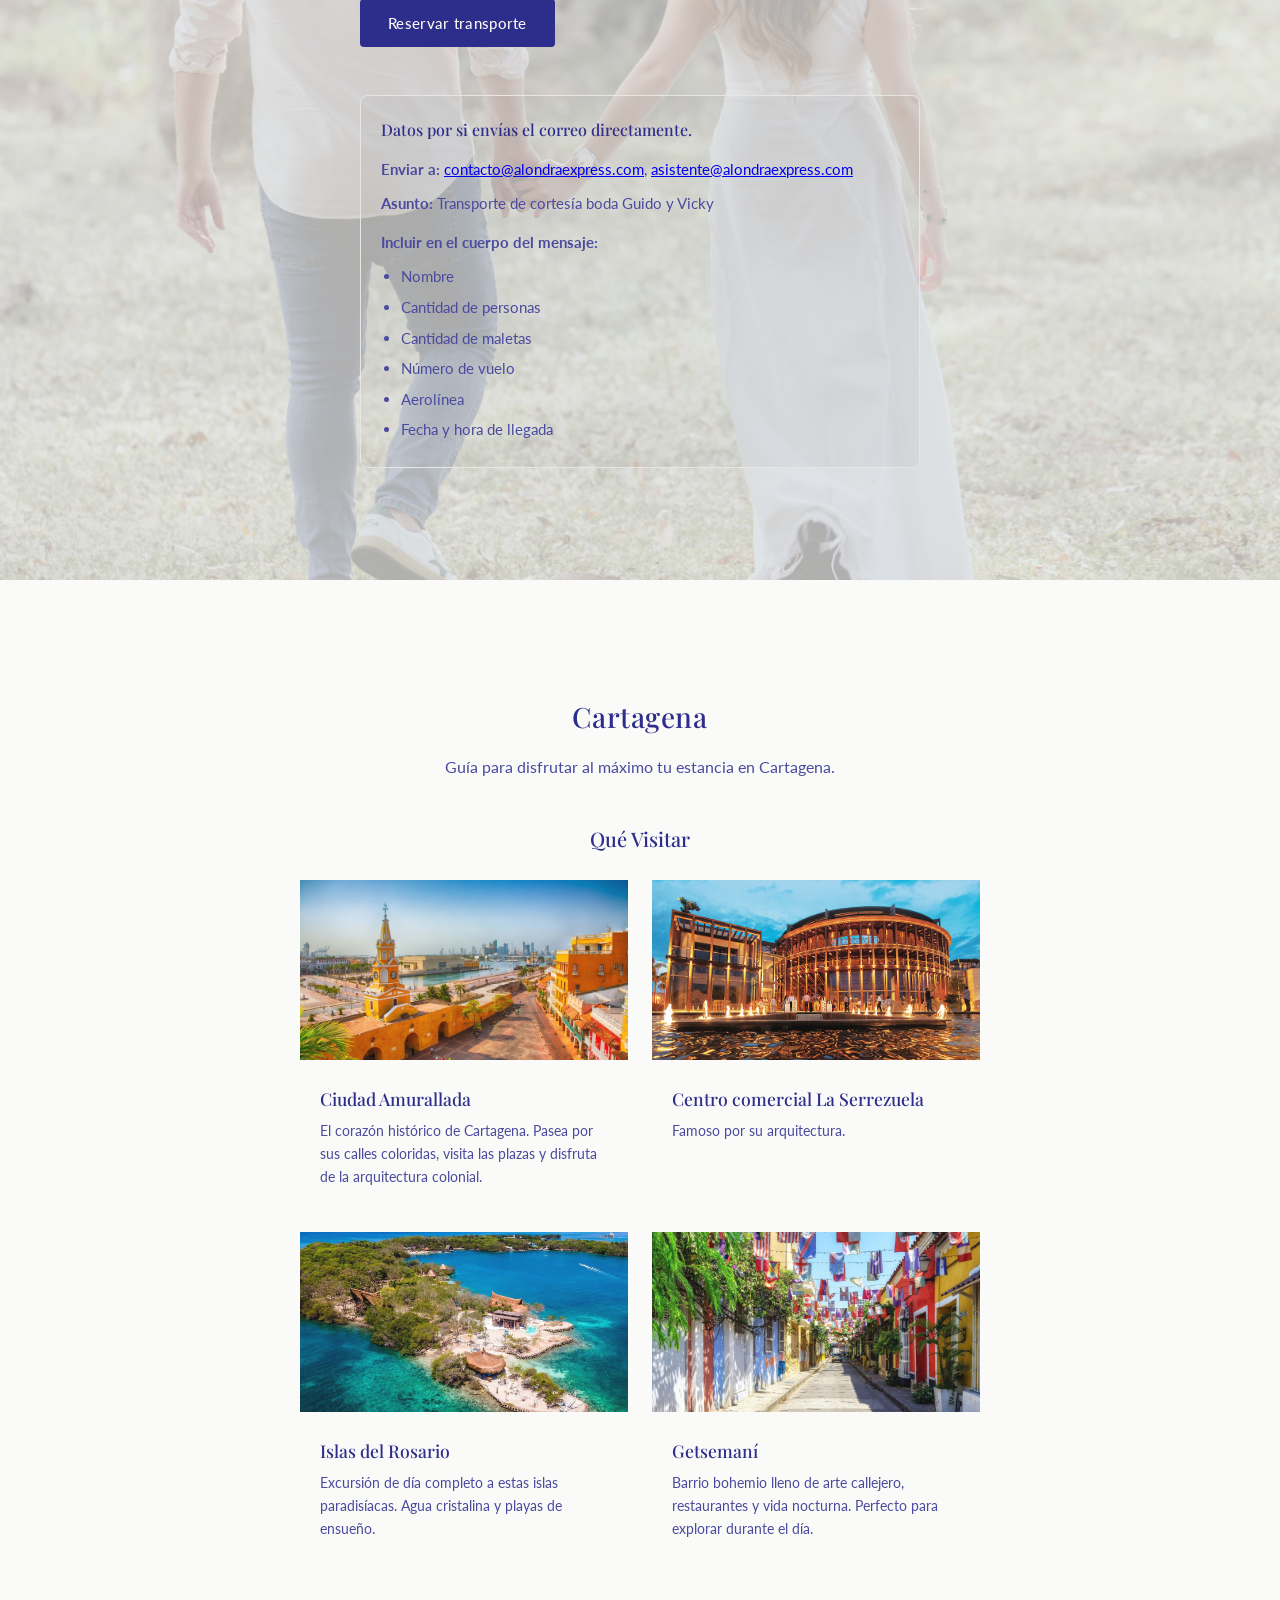
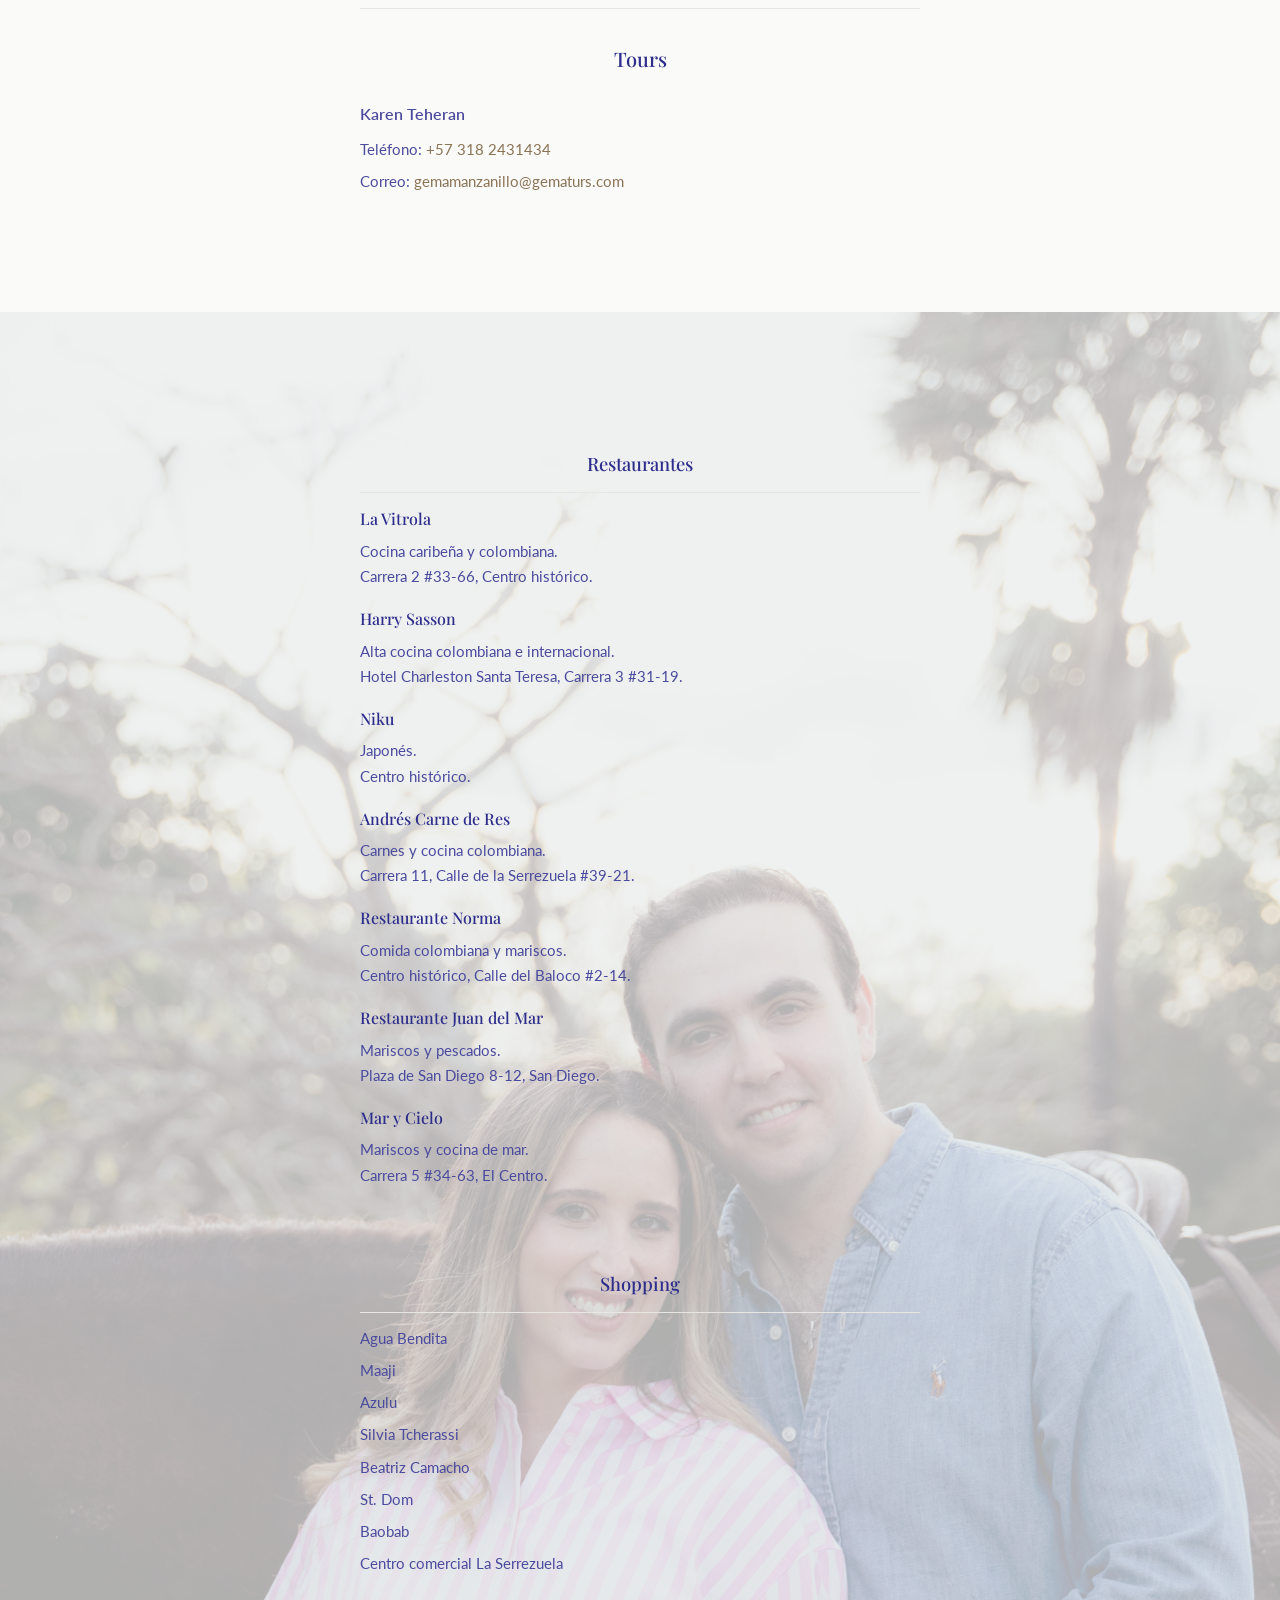
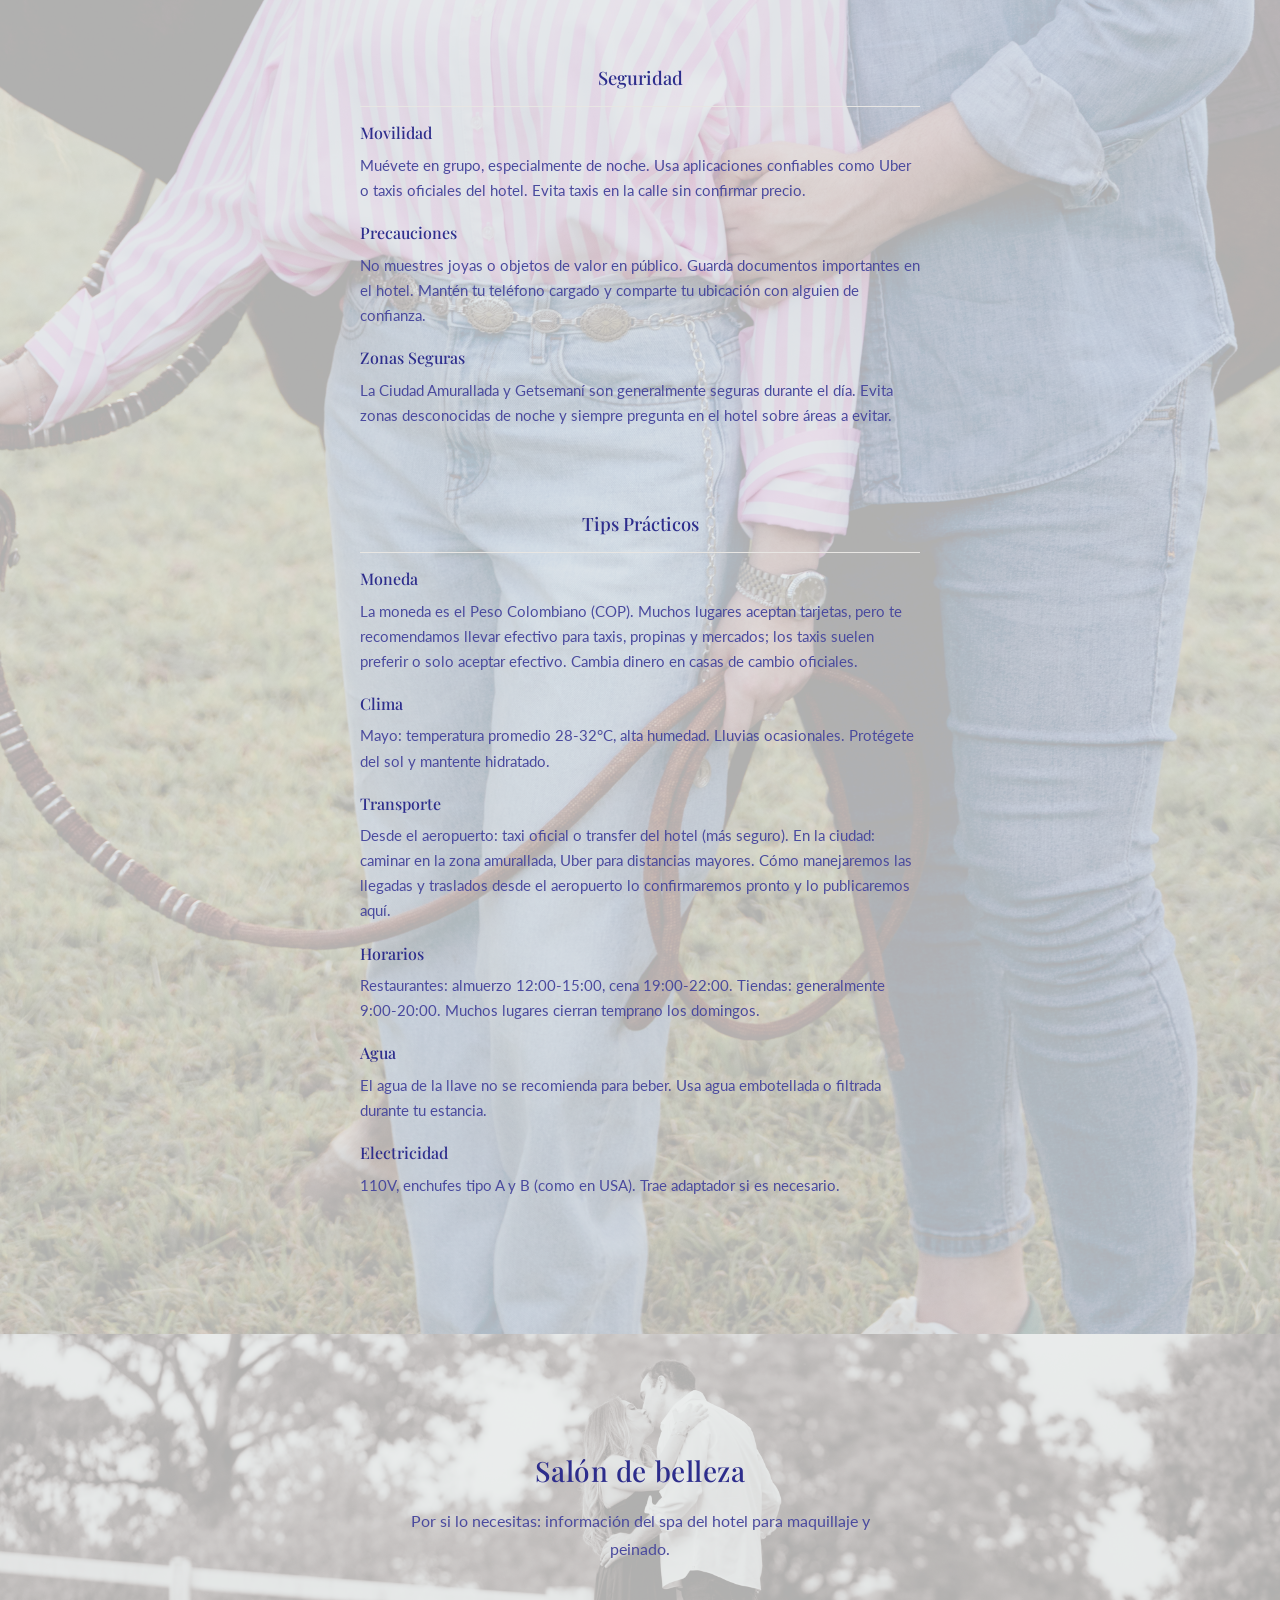
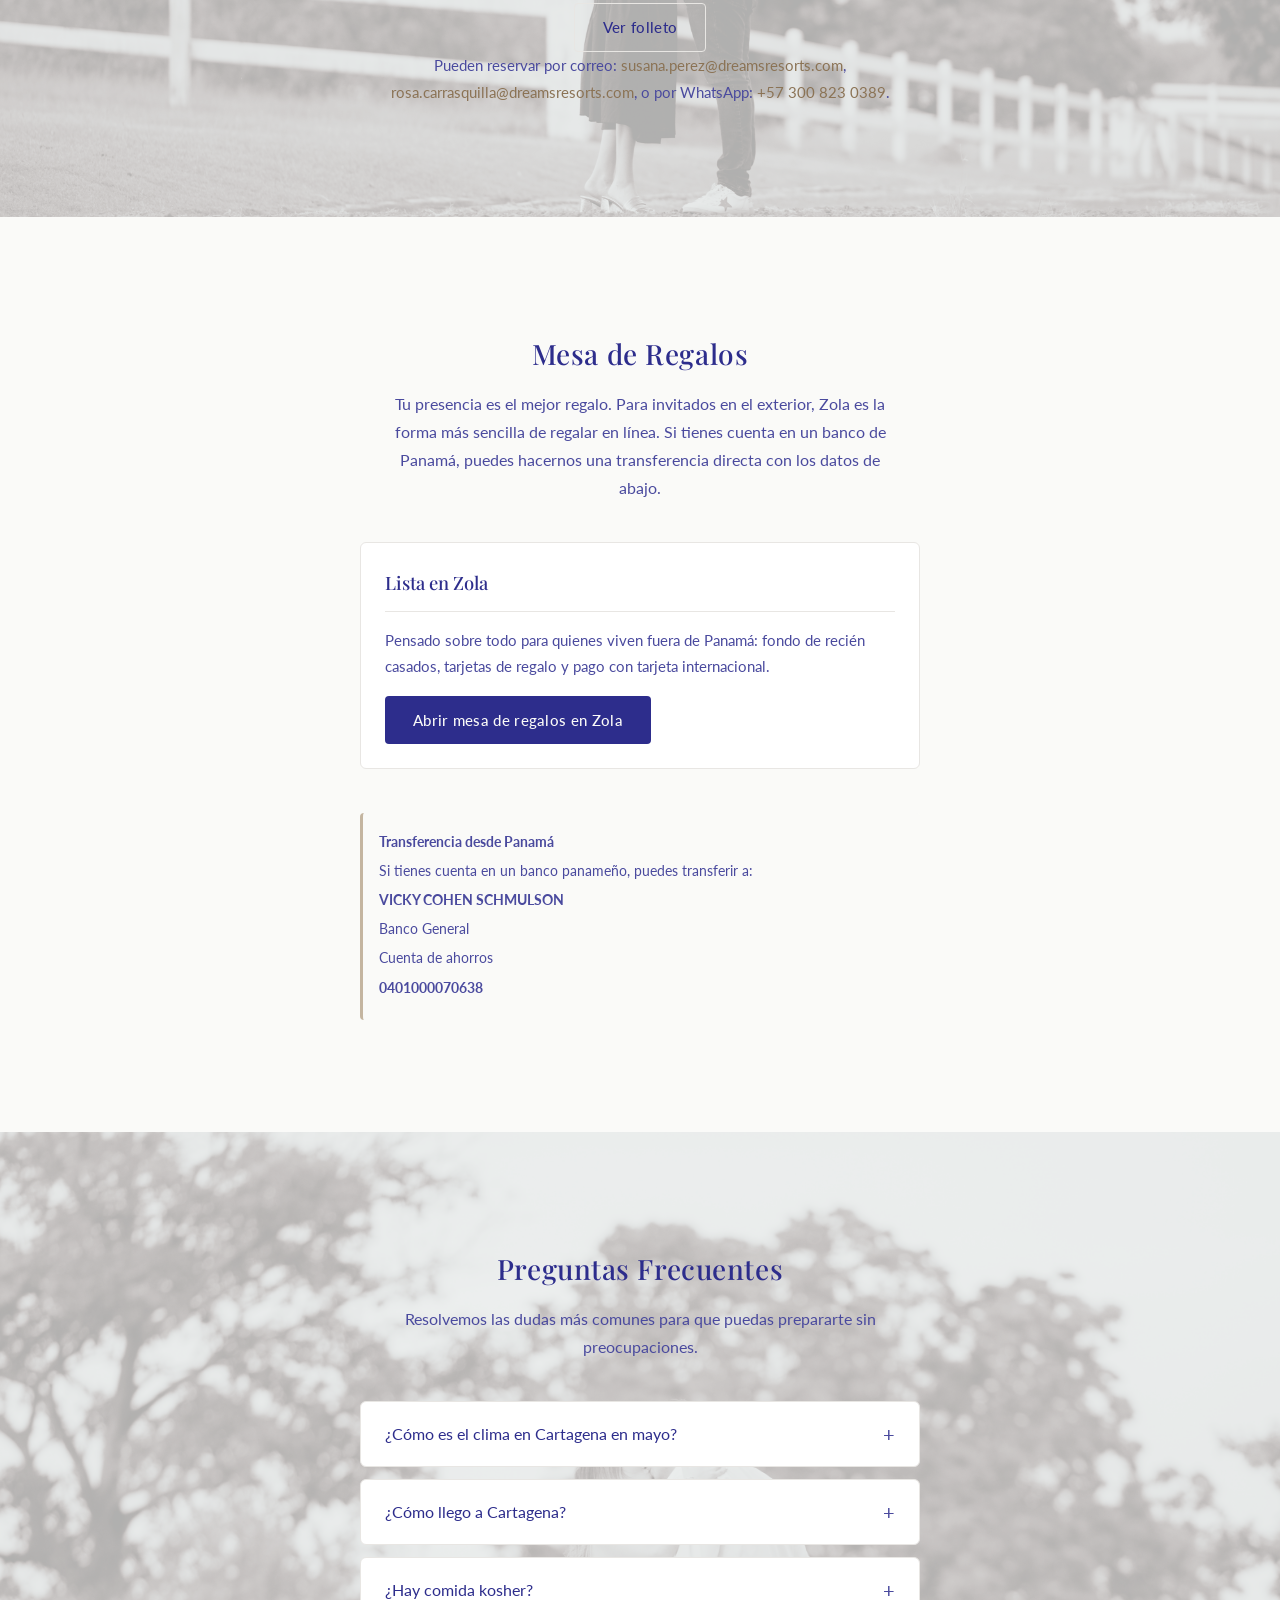
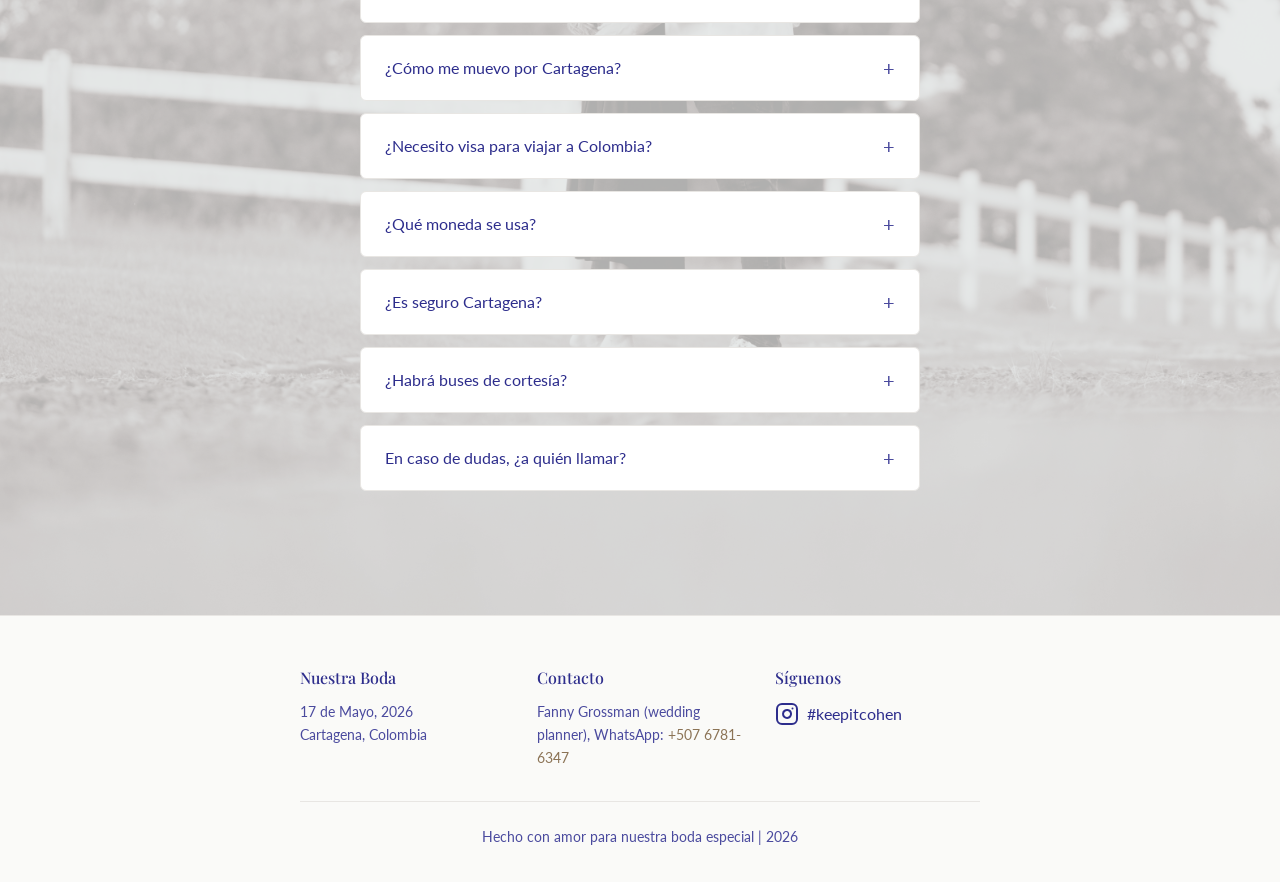
==== commit 4ef57219: "c" ====
--- a/index.html
+++ b/index.html
@@ -130,6 +130,7 @@
         <div class="container">
             <h2 class="section-title">Eventos</h2>
             <p class="section-subtitle">Aquí encontrarás todos los detalles de nuestra celebración. Te esperamos en cada momento especial.</p>
+            <p class="section-subtitle section-subtitle--eventos-lugar">Todo el programa es en <strong>Dreams Karibana Cartagena Golf &amp; Spa Resort</strong>. En cada evento solo indicamos el salón o restaurante dentro del resort.</p>
 
             <div class="timeline">
                 <!-- Viernes 15 -->
@@ -152,6 +153,7 @@
                     <div class="timeline-content event-content">
                         <h4>Encendido de velas</h4>
                         <p class="event-when">5:59 PM</p>
+                        <p class="event-where">Salón Torres</p>
                     </div>
                 </div>
                 <div class="timeline-node">
@@ -159,7 +161,7 @@
                     <div class="timeline-content event-content">
                         <h4>Cena de Shabat</h4>
                         <p class="event-when">8:00 PM</p>
-                        <p class="event-where">[Ubicación por confirmar]</p>
+                        <p class="event-where">Restaurante World Café</p>
                         <p class="event-dresscode">Dress Code: Cocktail</p>
                     </div>
                 </div>
@@ -447,9 +449,18 @@
     <section id="regalos" class="section bg-white">
         <div class="container">
             <h2 class="section-title">Mesa de Regalos</h2>
-            <p class="section-subtitle">Tu presencia es el mejor regalo. Si deseas contribuir, puedes hacer una transferencia a la siguiente cuenta (para pagos en Panamá).</p>
+            <p class="section-subtitle">Tu presencia es el mejor regalo. Para invitados en el exterior, Zola es la forma más sencilla de regalar en línea. Si tienes cuenta en un banco de Panamá, puedes hacernos una transferencia directa con los datos de abajo.</p>
             <div class="gift-registry-container">
+                <div class="gift-registry-card">
+                    <div class="gift-registry-header">
+                        <h3>Lista en Zola</h3>
+                    </div>
+                    <p class="gift-description">Pensado sobre todo para quienes viven fuera de Panamá: fondo de recién casados, tarjetas de regalo y pago con tarjeta internacional.</p>
+                    <a href="https://www.zola.com/registry/guidoyvicky" target="_blank" rel="noopener noreferrer" class="btn btn-primary">Abrir mesa de regalos en Zola</a>
+                </div>
                 <div class="gift-account">
+                    <p><strong>Transferencia desde Panamá</strong></p>
+                    <p>Si tienes cuenta en un banco panameño, puedes transferir a:</p>
                     <p><strong>VICKY COHEN SCHMULSON</strong></p>
                     <p>Banco General</p>
                     <p>Cuenta de ahorros</p>
--- a/styles-experimento.css
+++ b/styles-experimento.css
@@ -220,7 +220,7 @@
     content: "";
     position: absolute;
     inset: 0;
-    background: rgba(250, 250, 248, 0.6);
+    background: rgba(250, 250, 248, 0.7);
     z-index: 0;
 }
 
@@ -368,8 +368,7 @@
 }
 
 .section.bg-white {
-    background-color: #f2f1ef !important;
-    background-image: none !important;
+    background-color: transparent;
 }
 
 /* Secciones con foto de fondo */
@@ -427,34 +426,6 @@
     background-image: url("assets/photos/PCR54498.jpg");
 }
 
-/* Solo el hero muestra foto de fondo; el resto: alternancia gris / blanco roto */
-.section.section-bg {
-    background-color: #d4d2ce;
-    background-image:
-        repeating-linear-gradient(0deg, transparent 0, transparent 2px, rgba(255,255,255,.5) 2px, rgba(255,255,255,.5) 4px),
-        repeating-linear-gradient(90deg, transparent 0, transparent 2px, rgba(0,0,0,.04) 2px, rgba(0,0,0,.04) 4px);
-    background-size: 4px 4px;
-}
-
-/* Alternar fondo: secciones pares (2ª, 4ª…) gris; impares (3ª, 5ª…) blanco roto */
-.main-content > section:nth-of-type(even) {
-    background-color: #d4d2ce;
-    background-image:
-        repeating-linear-gradient(0deg, transparent 0, transparent 2px, rgba(255,255,255,.5) 2px, rgba(255,255,255,.5) 4px),
-        repeating-linear-gradient(90deg, transparent 0, transparent 2px, rgba(0,0,0,.04) 2px, rgba(0,0,0,.04) 4px);
-    background-size: 4px 4px;
-}
-.main-content > section:nth-of-type(odd):not(.hero) {
-    background-color: #f2f1ef;
-    background-image: none;
-}
-
-/* Cartagena: una sola sección con fondo liso (sin textura de cuadritos) */
-.section-cartagena {
-    background-color: #f2f1ef !important;
-    background-image: none !important;
-}
-
 .container {
     max-width: 680px;
     margin: 0 auto;
@@ -475,6 +446,13 @@
     max-width: 520px;
     margin: 0 auto 2.5rem;
     line-height: 1.75;
+}
+
+#eventos .section-subtitle--eventos-lugar {
+    margin-top: -1.5rem;
+    margin-bottom: 2.25rem;
+    max-width: 560px;
+    font-size: 0.95rem;
 }
 
 /* ===== SCHEDULE / TIMELINE ===== */
@@ -635,7 +613,6 @@
     max-width: 520px;
     margin-left: auto;
     margin-right: auto;
-    margin-top: 1.75rem;
 }
 
 /* ===== HOTEL ===== */
@@ -829,60 +806,7 @@
     display: grid;
     gap: 2rem;
     max-width: 560px;
-    margin: 2rem auto 0;
-}
-
-/* Cartagena: subsecciones colapsables */
-.cartagena-collapse-item {
-    border: 1px solid var(--border);
-    border-radius: 6px;
-    overflow: hidden;
-    background: transparent;
-}
-.cartagena-collapse-btn {
-    width: 100%;
-    padding: 1rem 1.25rem;
-    background: none;
-    border: none;
-    text-align: left;
-    display: flex;
-    justify-content: space-between;
-    align-items: center;
-    cursor: pointer;
-    font-size: 1.05rem;
-    font-weight: 600;
-    color: var(--text);
-    font-family: inherit;
-    transition: background 0.2s ease;
-}
-.cartagena-collapse-btn:hover {
-    background: rgba(0, 0, 0, 0.03);
-}
-.cartagena-collapse-icon {
-    font-size: 1.25rem;
-    color: var(--text-soft);
-    transition: transform 0.2s ease;
-}
-.cartagena-collapse-item.active .cartagena-collapse-icon {
-    transform: rotate(45deg);
-}
-.cartagena-collapse-content {
-    max-height: 0;
-    overflow: hidden;
-    transition: max-height 0.3s ease;
-}
-.cartagena-collapse-item.active .cartagena-collapse-content {
-    max-height: 2000px;
-}
-.cartagena-collapse-content .recommendation-content,
-.cartagena-collapse-content .cartagena-tours {
-    padding: 0 1.25rem 1.25rem 1.25rem;
-    border-top: 1px solid var(--border);
-}
-.cartagena-collapse-content .cartagena-tours {
-    margin-top: 0;
-    padding-top: 1.25rem;
-    border-top: none;
+    margin: 0 auto;
 }
 
 .cartagena-tours {
@@ -922,7 +846,7 @@
 
 .recommendation-item h4 {
     font-size: 1rem;
-    font-weight: 600;
+    font-weight: 500;
     margin-bottom: 0.35rem;
 }
 
@@ -1006,10 +930,6 @@
     color: var(--text-soft);
 }
 
-/* Ocultar screenshot en versión corta; en versión larga se ve el de .story-text-long */
-.story-placeholder > .story-screenshot {
-    display: none;
-}
 .story-screenshot {
     float: right;
     max-width: 170px;
@@ -1060,8 +980,8 @@
 .btn-chismosos {
     clear: both;
     display: block;
-    margin-top: -1rem;
-    margin-bottom: 1rem;
+    margin-top: -2.5rem;
+    margin-bottom: 7.25rem;
     padding: 0.5rem 1rem;
     font-family: inherit;
     font-size: 0.9rem;
@@ -1477,21 +1397,6 @@
 .text-xs { font-size: 0.8rem; }
 
 /* ===== FOOTER ===== */
-/* Imagen PCR53793 visible hasta abajo (antes del footer) */
-.bottom-bg-image {
-    min-height: 55vh;
-    background-image: url("assets/photos/PCR53793.jpg");
-    background-size: cover;
-    background-position: center;
-    background-repeat: no-repeat;
-}
-
-@media (min-width: 769px) {
-    .bottom-bg-image {
-        min-height: 130vh;
-    }
-}
-
 .footer {
     background: transparent;
     color: var(--text-soft);
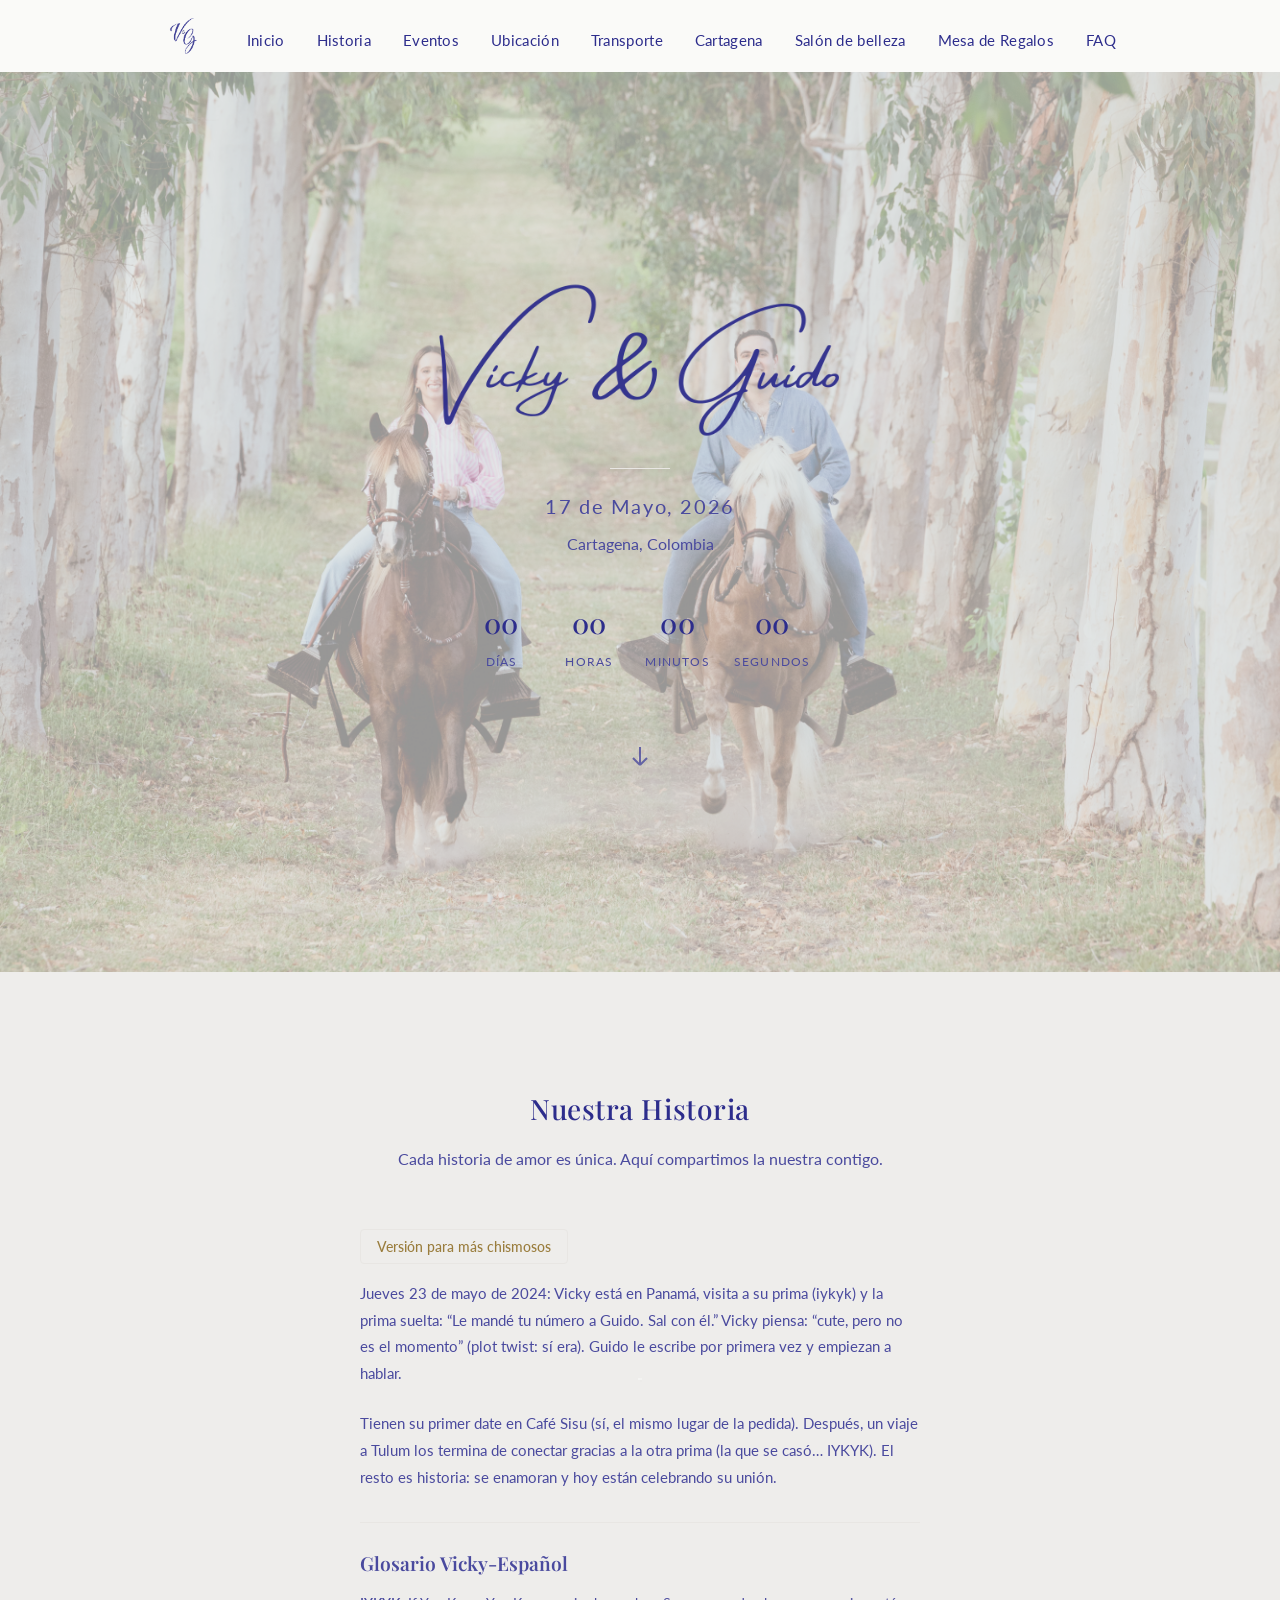
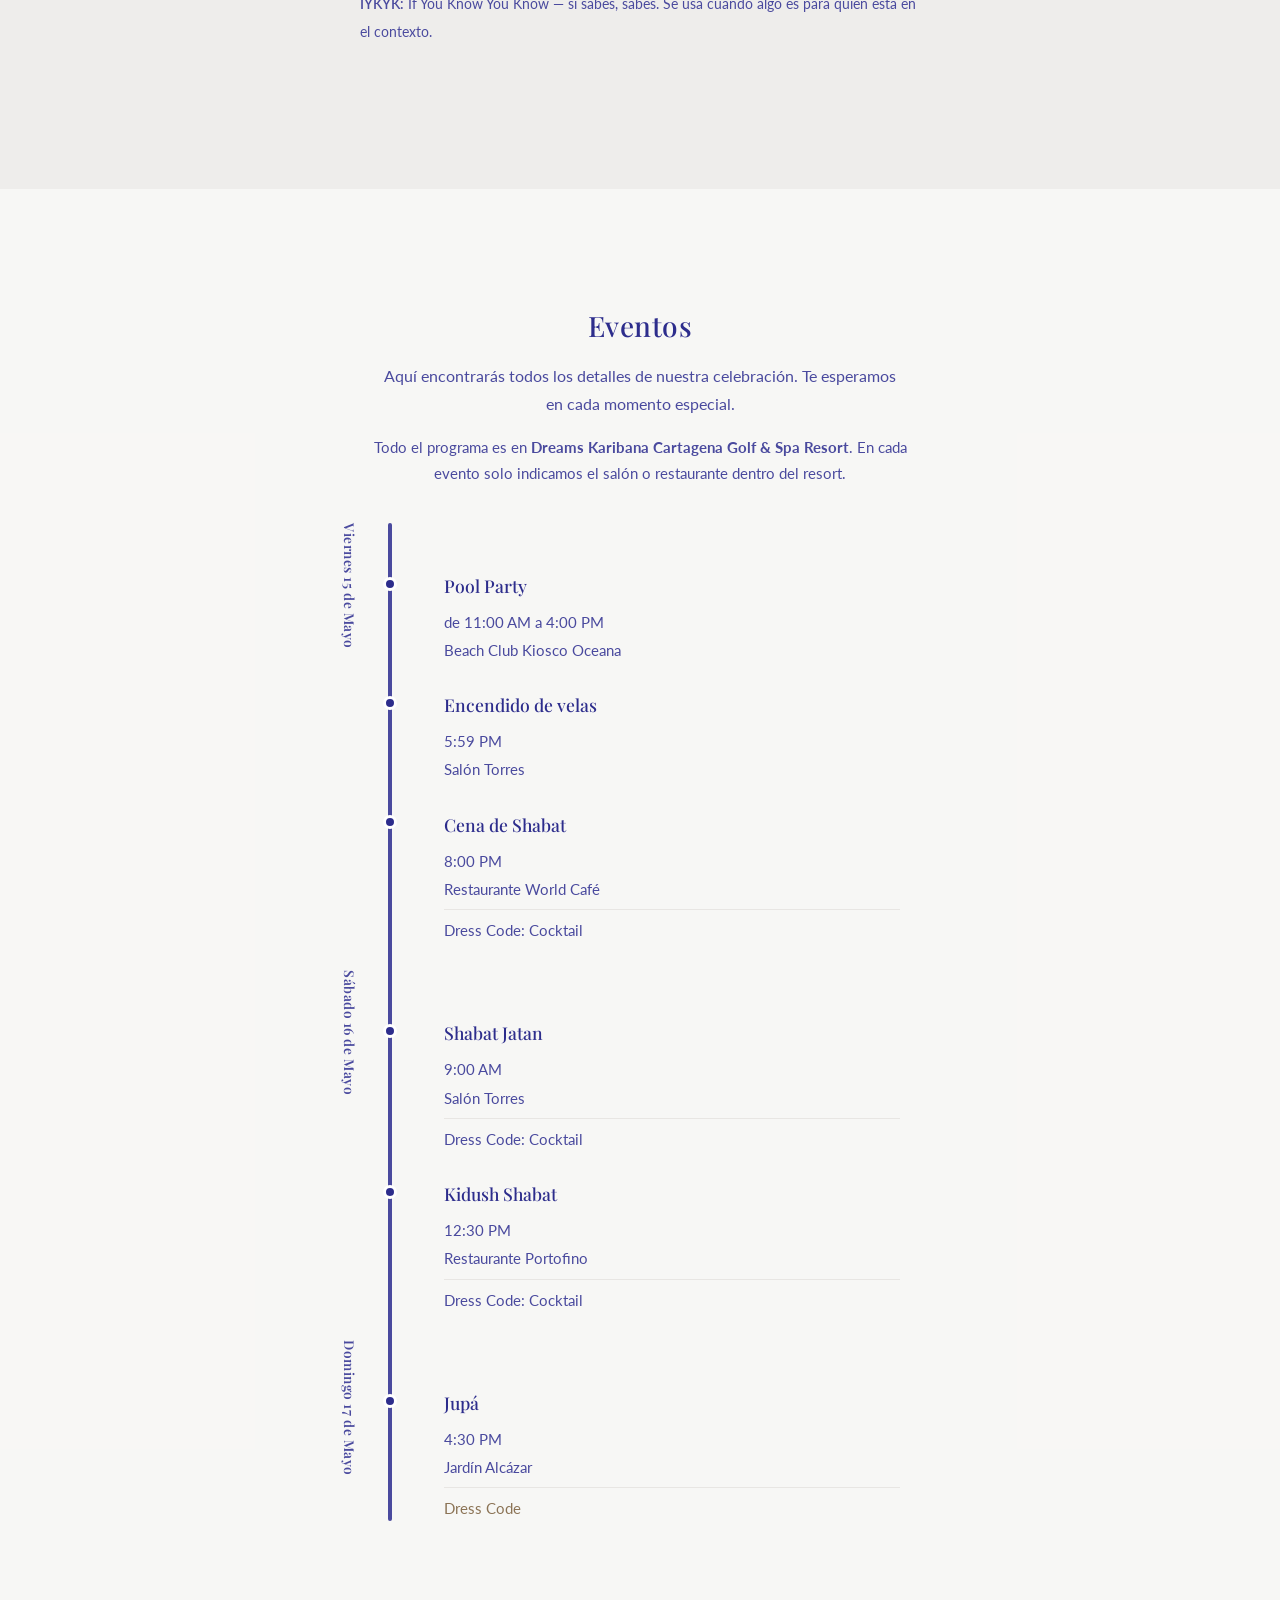
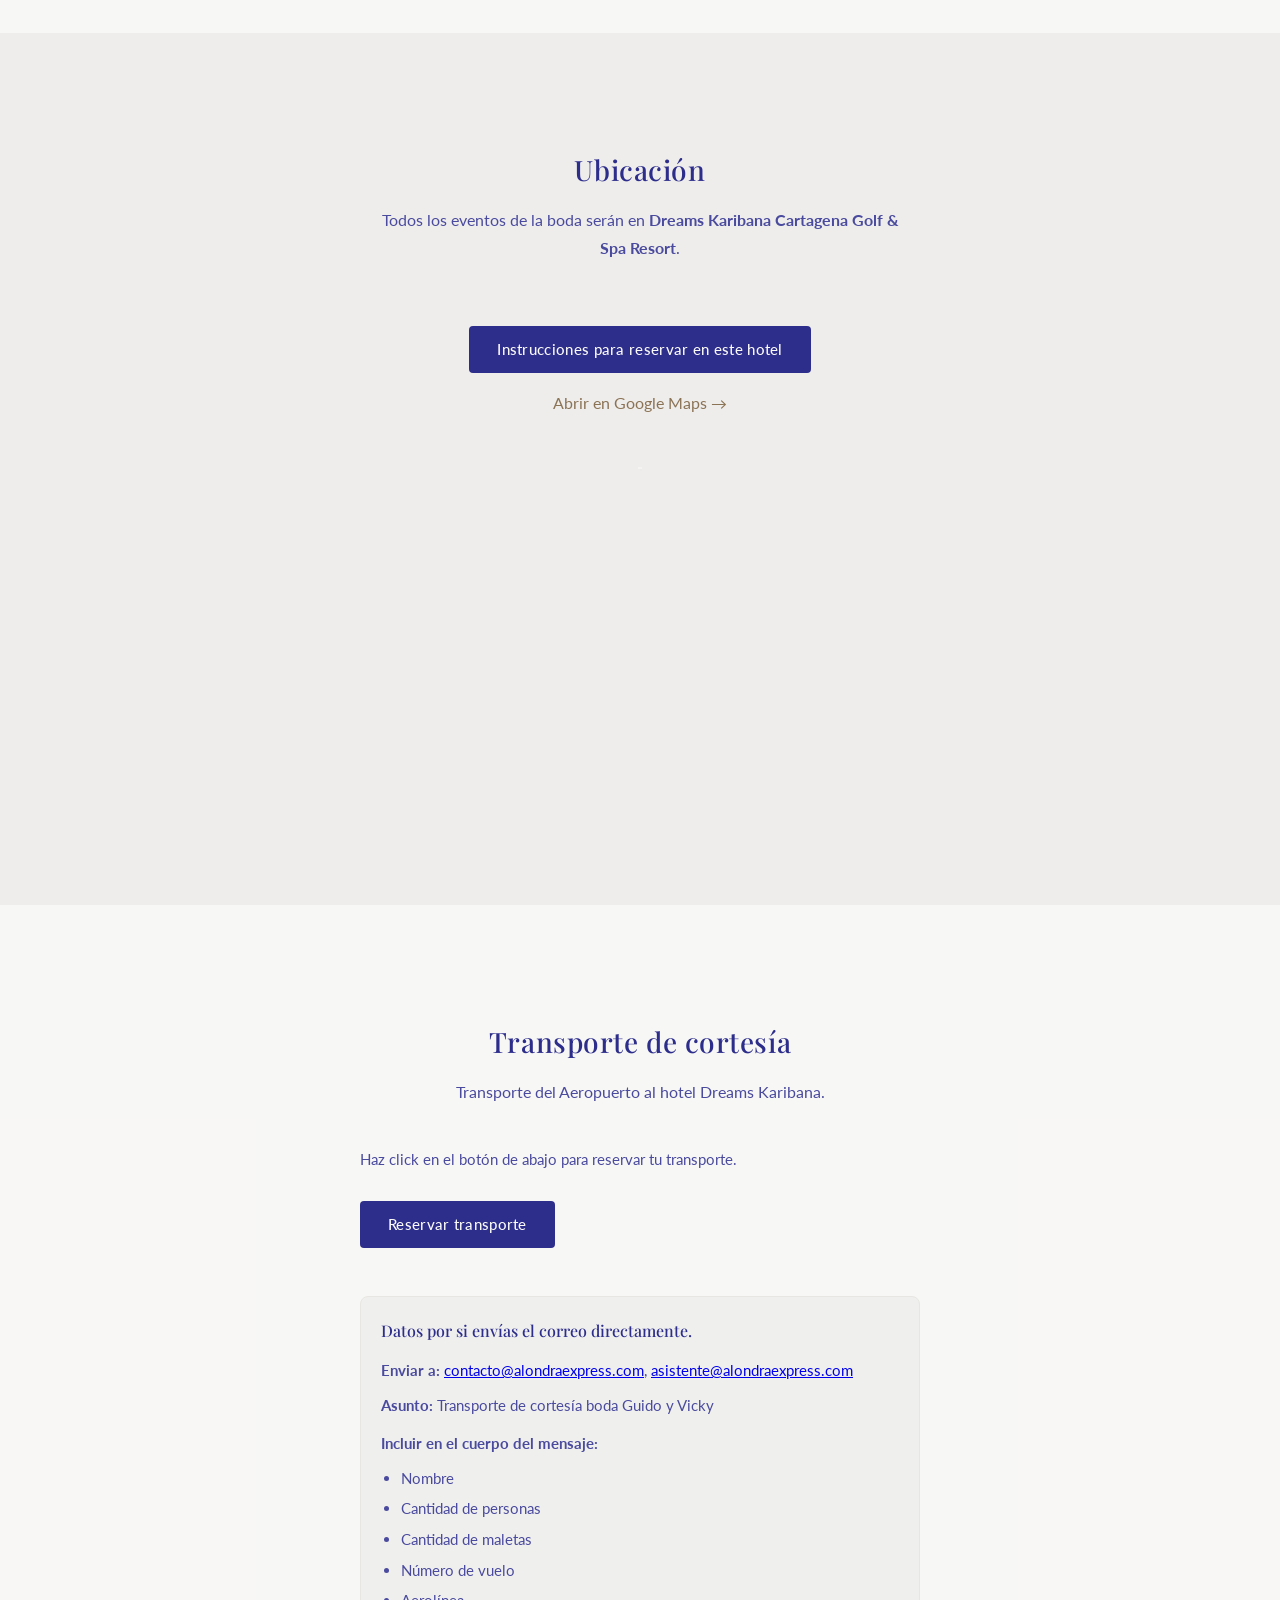
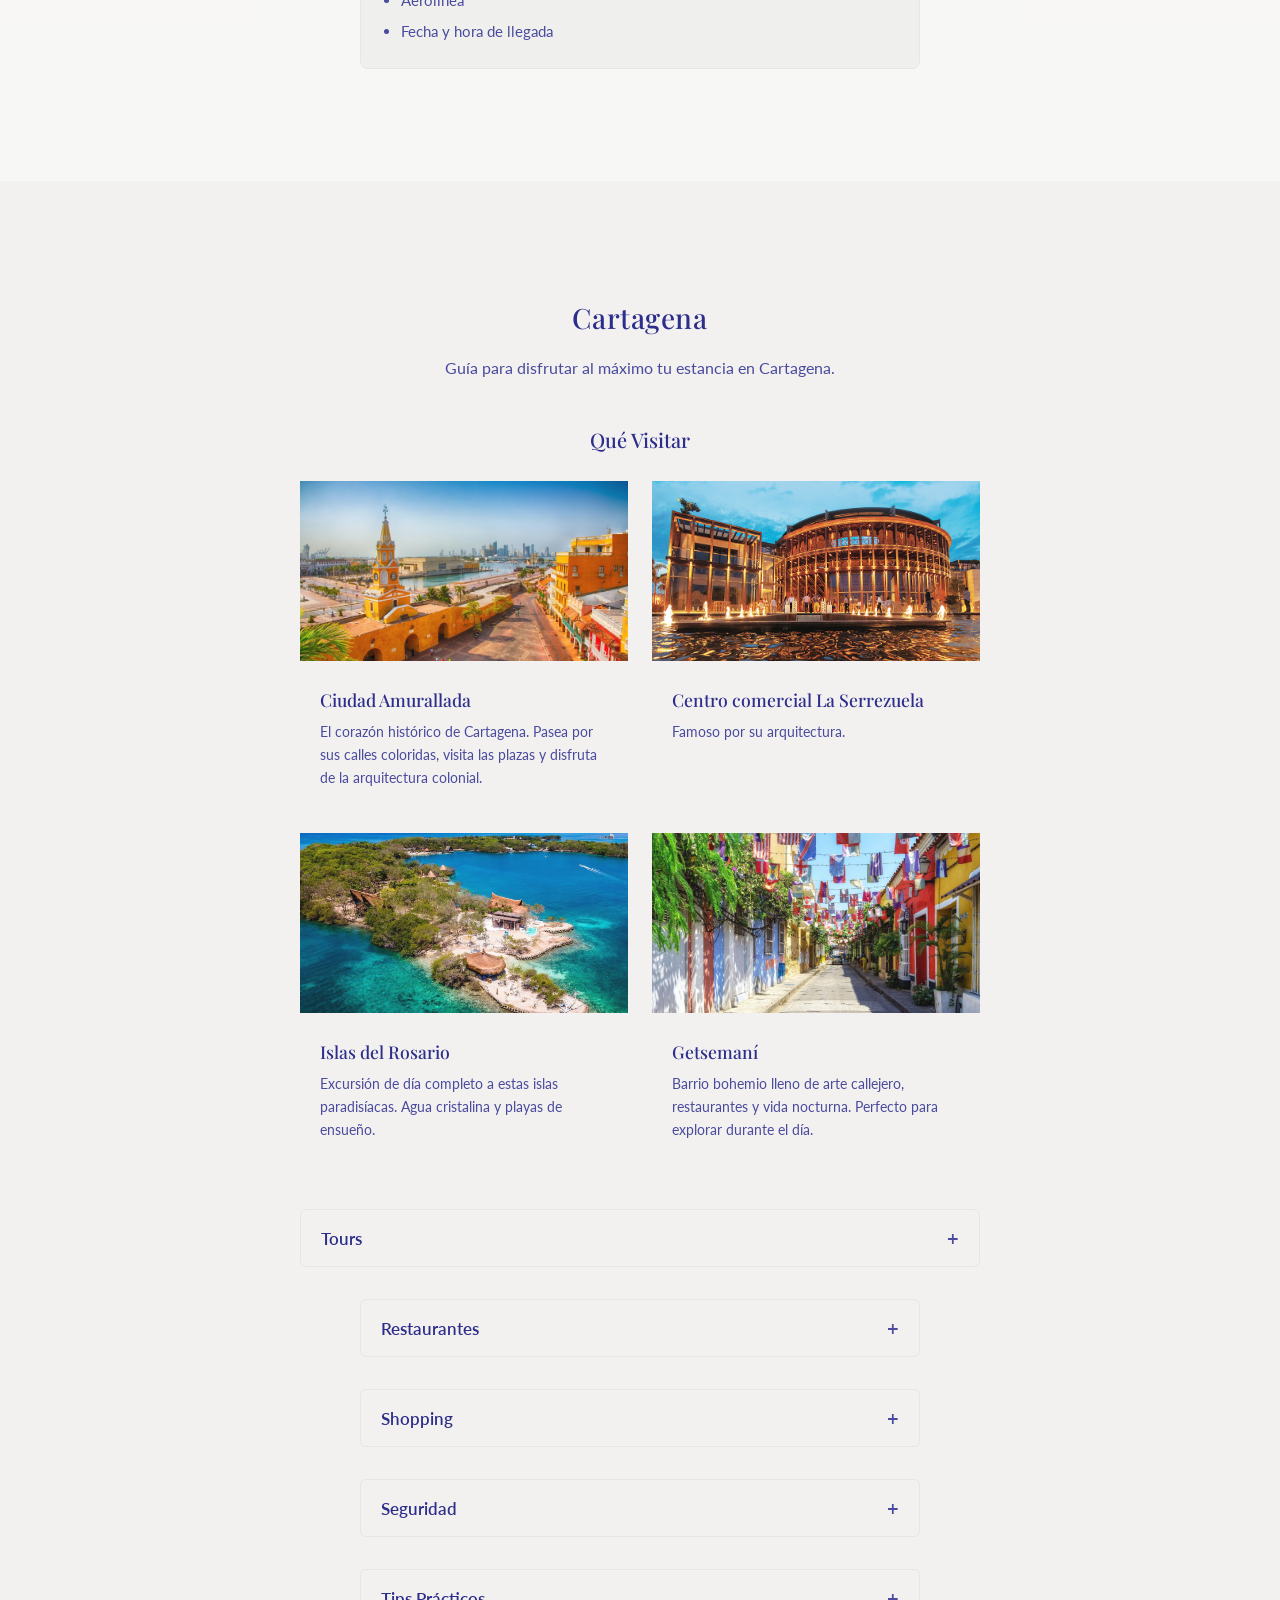
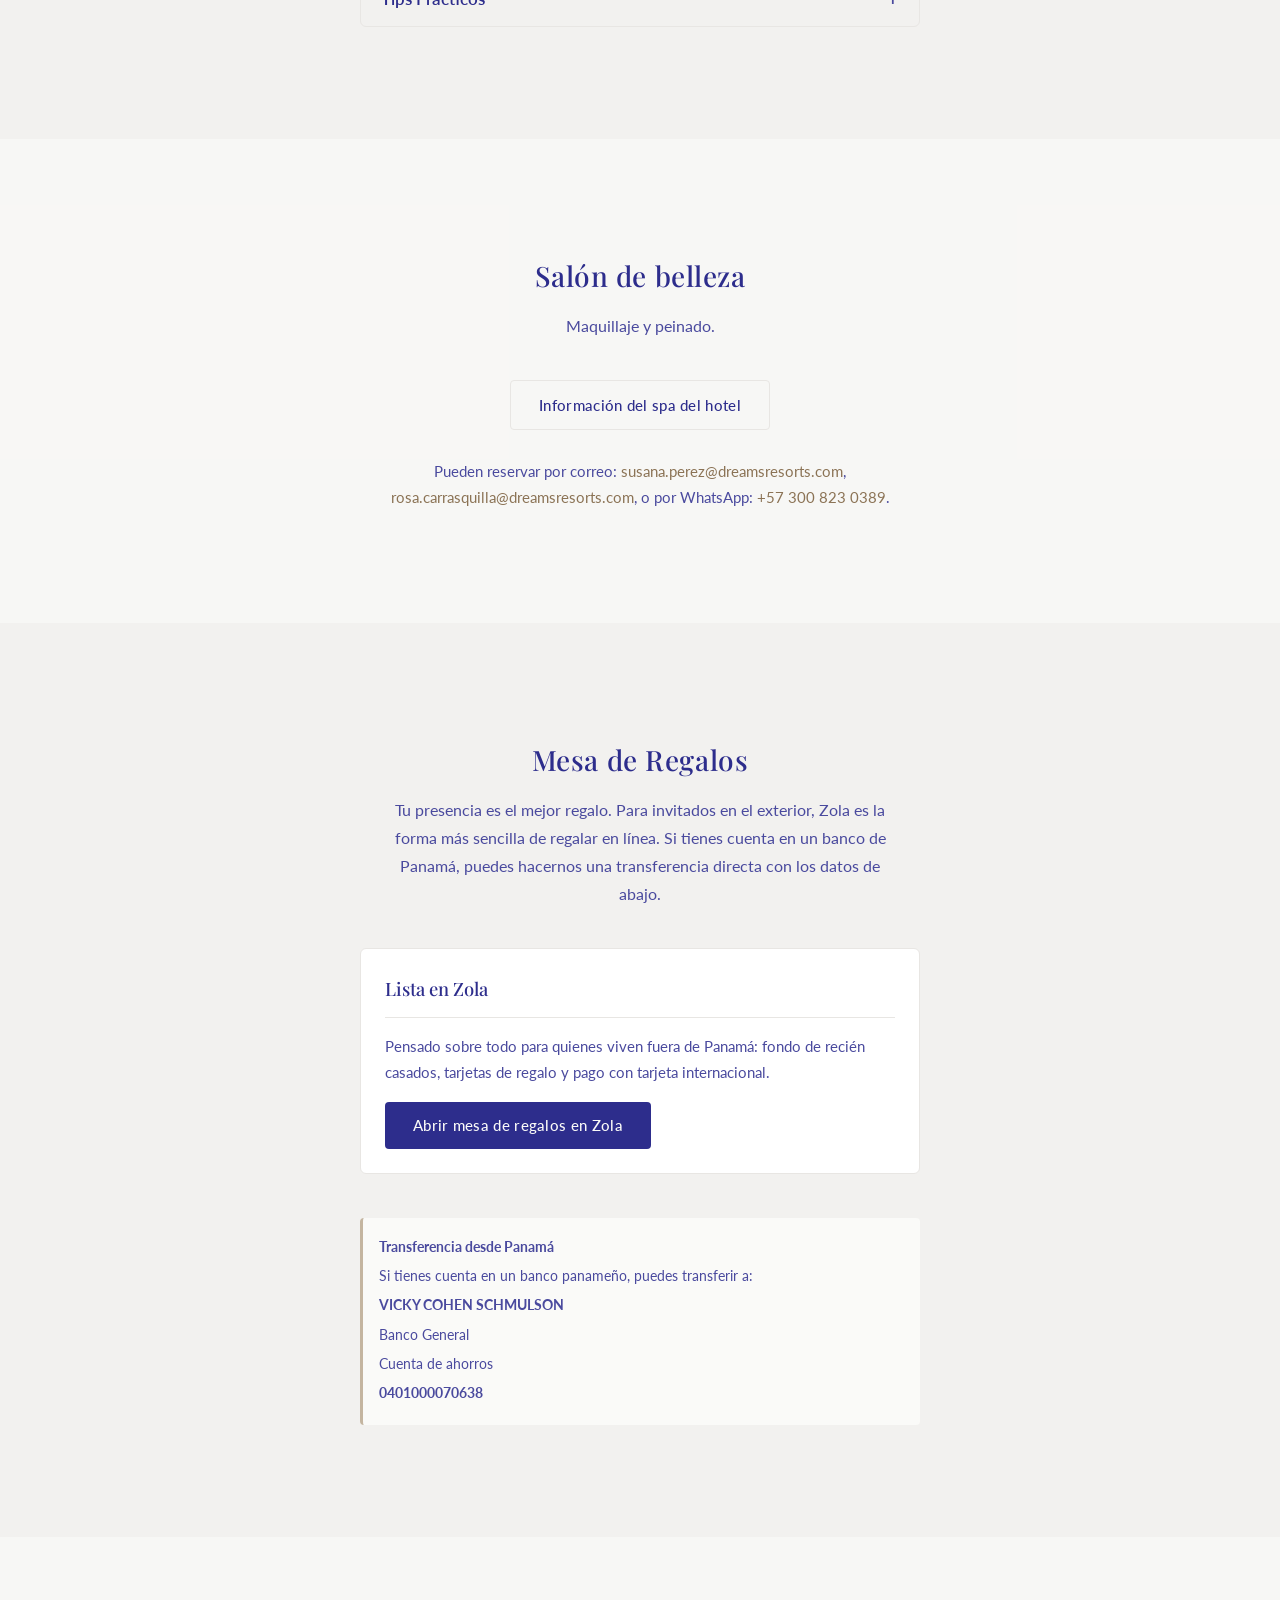
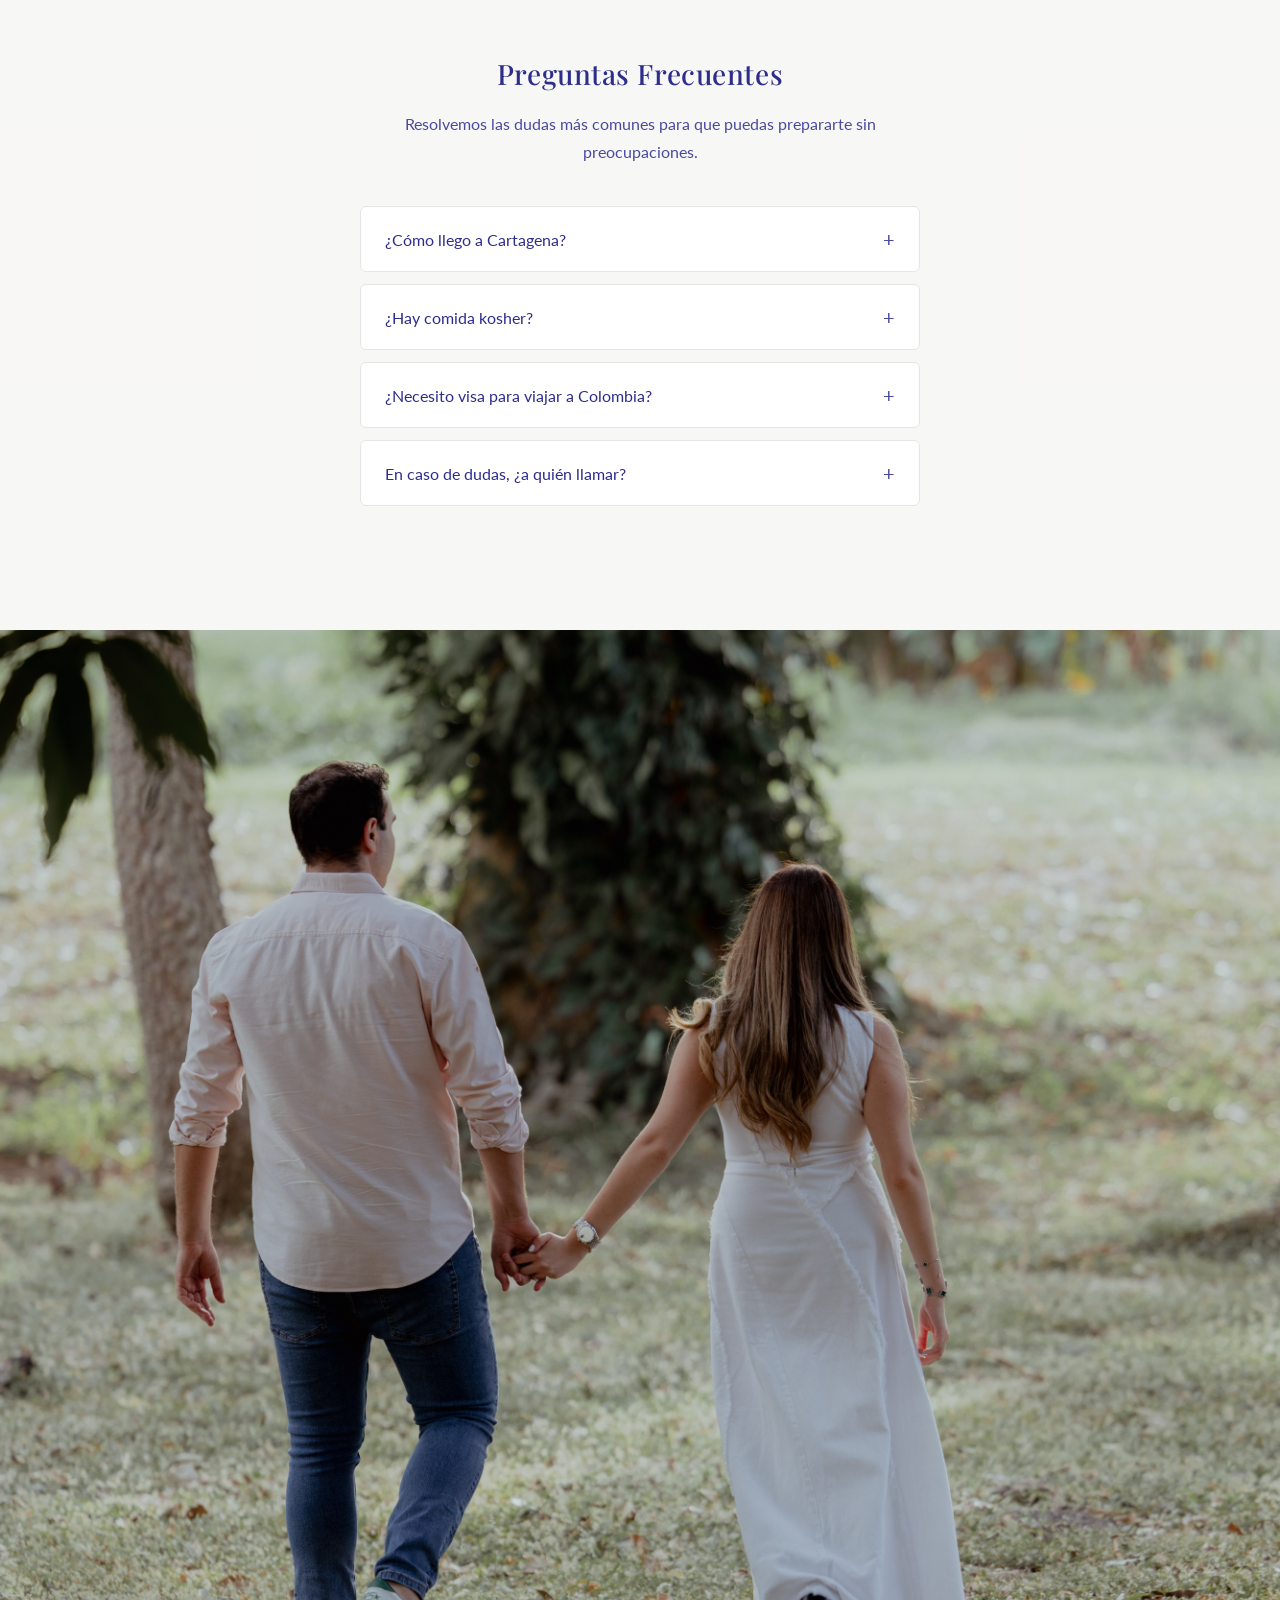
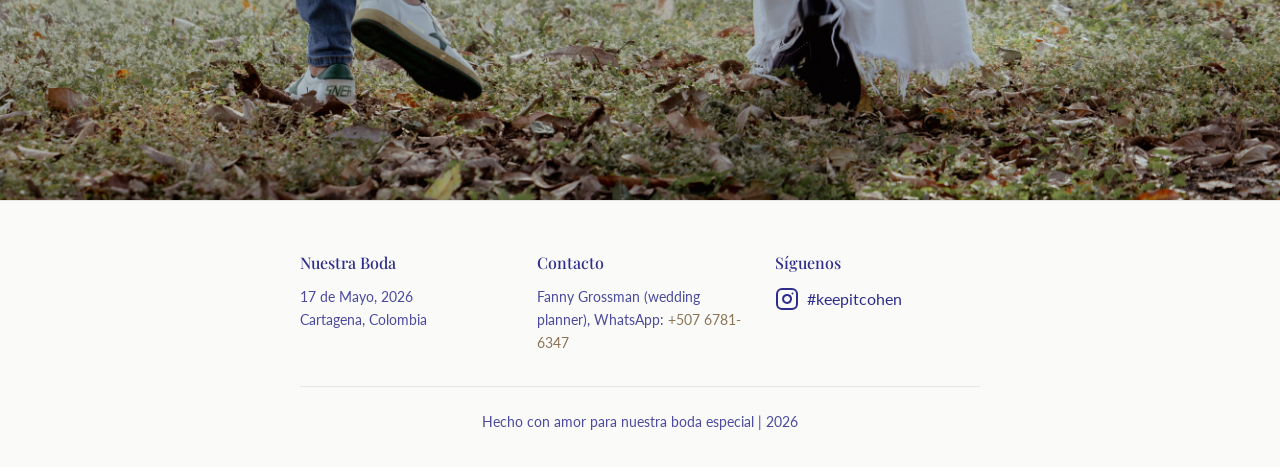
==== commit 23b30c83: "c" ====
--- a/index.html
+++ b/index.html
@@ -28,6 +28,7 @@
                 <li><a href="#ubicacion">Ubicación</a></li>
                 <li><a href="#transporte">Transporte</a></li>
                 <li><a href="#cartagena">Cartagena</a></li>
+                <li><a href="#belleza">Salón de belleza</a></li>
                 <li><a href="#regalos">Mesa de Regalos</a></li>
                 <li><a href="#faq">FAQ</a></li>
             </ul>
@@ -273,7 +274,7 @@
     </section>
 
     <!-- Recommendations Section -->
-    <section id="cartagena" class="section">
+    <section id="cartagena" class="section section-cartagena">
         <div class="container">
             <h2 class="section-title">Cartagena</h2>
             <p class="section-subtitle">Guía para disfrutar al máximo tu estancia en Cartagena.</p>
@@ -305,27 +306,31 @@
                 </div>
             </div>
 
-            <!-- Tours -->
-            <div class="cartagena-tours">
-                <h3 class="places-section-title">Tours</h3>
-                <p class="tours-contact-name">Karen Teheran</p>
-                <p class="tours-contact-item">Teléfono: <a href="https://wa.me/573182431434" target="_blank" rel="noopener noreferrer" class="link-gold">+57 318 2431434</a></p>
-                <p class="tours-contact-item">Correo: <a href="mailto:gemamanzanillo@gematurs.com" class="link-gold">gemamanzanillo@gematurs.com</a></p>
-            </div>
-        </div>
-    </section>
-
-    <!-- Cartagena recomendaciones (con foto de fondo desde aquí) -->
-    <section class="section section-bg section-bg-cartagena" aria-label="Recomendaciones Cartagena">
-        <div class="container">
+            <!-- Tours (colapsable) -->
+            <div class="cartagena-collapse-item">
+                <button type="button" class="cartagena-collapse-btn" onclick="toggleCartagenaCollapse(this)" aria-expanded="false">
+                    <span>Tours</span>
+                    <span class="cartagena-collapse-icon">+</span>
+                </button>
+                <div class="cartagena-collapse-content">
+                    <div class="cartagena-tours">
+                        <p class="tours-contact-name">Karen Teheran</p>
+                        <p class="tours-contact-item">Teléfono: <a href="https://wa.me/573182431434" target="_blank" rel="noopener noreferrer" class="link-gold">+57 318 2431434</a></p>
+                        <p class="tours-contact-item">Correo: <a href="mailto:gemamanzanillo@gematurs.com" class="link-gold">gemamanzanillo@gematurs.com</a></p>
+                    </div>
+                </div>
+            </div>
+
             <div class="recommendations-grid">
 
-                <!-- Dónde Comer -->
-                <div class="recommendation-card">
-                    <div class="recommendation-header">
-                        <h3>Restaurantes</h3>
-                    </div>
-                    <div class="recommendation-content">
+                <!-- Restaurantes (colapsable) -->
+                <div class="cartagena-collapse-item">
+                    <button type="button" class="cartagena-collapse-btn" onclick="toggleCartagenaCollapse(this)" aria-expanded="false">
+                        <span>Restaurantes</span>
+                        <span class="cartagena-collapse-icon">+</span>
+                    </button>
+                    <div class="cartagena-collapse-content">
+                        <div class="recommendation-content">
                         <div class="recommendation-item">
                             <h4>La Vitrola</h4>
                             <p>Cocina caribeña y colombiana.<br>Carrera 2 #33-66, Centro histórico.</p>
@@ -335,8 +340,8 @@
                             <p>Alta cocina colombiana e internacional.<br>Hotel Charleston Santa Teresa, Carrera 3 #31-19.</p>
                         </div>
                         <div class="recommendation-item">
-                            <h4>Niku</h4>
-                            <p>Japonés.<br>Centro histórico.</p>
+                            <h4>Restaurante Niku</h4>
+                            <p>Japonés.<br>Centro histórico, C31 Cl. de San Juan de Dios #3-39.</p>
                         </div>
                         <div class="recommendation-item">
                             <h4>Andrés Carne de Res</h4>
@@ -344,25 +349,28 @@
                         </div>
                         <div class="recommendation-item">
                             <h4>Restaurante Norma</h4>
-                            <p>Comida colombiana y mariscos.<br>Centro histórico, Calle del Baloco #2-14.</p>
+                            <p>Cocina italiana y mediterránea.<br>Centro histórico, Calle del Baloco #2-14.</p>
                         </div>
                         <div class="recommendation-item">
                             <h4>Restaurante Juan del Mar</h4>
-                            <p>Mariscos y pescados.<br>Plaza de San Diego 8-12, San Diego.</p>
-                        </div>
-                        <div class="recommendation-item">
-                            <h4>Mar y Cielo</h4>
-                            <p>Mariscos y cocina de mar.<br>Carrera 5 #34-63, El Centro.</p>
-                        </div>
-                    </div>
-                </div>
-
-                <!-- Shopping -->
-                <div class="recommendation-card">
-                    <div class="recommendation-header">
-                        <h3>Shopping</h3>
-                    </div>
-                    <div class="recommendation-content">
+                            <p>Pescados y pizzas gourmet.<br>Plaza de San Diego 8-12, San Diego.</p>
+                        </div>
+                        <div class="recommendation-item">
+                            <h4>Mar y Zielo</h4>
+                            <p>Cocina de autor colombiana.<br>Carrera 5 #34-63, El Centro.</p>
+                        </div>
+                        </div>
+                    </div>
+                </div>
+
+                <!-- Shopping (colapsable) -->
+                <div class="cartagena-collapse-item">
+                    <button type="button" class="cartagena-collapse-btn" onclick="toggleCartagenaCollapse(this)" aria-expanded="false">
+                        <span>Shopping</span>
+                        <span class="cartagena-collapse-icon">+</span>
+                    </button>
+                    <div class="cartagena-collapse-content">
+                        <div class="recommendation-content">
                         <ul class="shopping-list">
                             <li>Agua Bendita</li>
                             <li>Maaji</li>
@@ -373,15 +381,18 @@
                             <li>Baobab</li>
                             <li>Centro comercial La Serrezuela</li>
                         </ul>
-                    </div>
-                </div>
-
-                <!-- Seguridad -->
-                <div class="recommendation-card">
-                    <div class="recommendation-header">
-                        <h3>Seguridad</h3>
-                    </div>
-                    <div class="recommendation-content">
+                        </div>
+                    </div>
+                </div>
+
+                <!-- Seguridad (colapsable) -->
+                <div class="cartagena-collapse-item">
+                    <button type="button" class="cartagena-collapse-btn" onclick="toggleCartagenaCollapse(this)" aria-expanded="false">
+                        <span>Seguridad</span>
+                        <span class="cartagena-collapse-icon">+</span>
+                    </button>
+                    <div class="cartagena-collapse-content">
+                        <div class="recommendation-content">
                         <div class="recommendation-item">
                             <h4>Movilidad</h4>
                             <p>Muévete en grupo, especialmente de noche. Usa aplicaciones confiables como Uber o taxis oficiales del hotel. Evita taxis en la calle sin confirmar precio.</p>
@@ -394,15 +405,18 @@
                             <h4>Zonas Seguras</h4>
                             <p>La Ciudad Amurallada y Getsemaní son generalmente seguras durante el día. Evita zonas desconocidas de noche y siempre pregunta en el hotel sobre áreas a evitar.</p>
                         </div>
-                    </div>
-                </div>
-
-                <!-- Tips Prácticos -->
-                <div class="recommendation-card">
-                    <div class="recommendation-header">
-                        <h3>Tips Prácticos</h3>
-                    </div>
-                    <div class="recommendation-content">
+                        </div>
+                    </div>
+                </div>
+
+                <!-- Tips Prácticos (colapsable) -->
+                <div class="cartagena-collapse-item">
+                    <button type="button" class="cartagena-collapse-btn" onclick="toggleCartagenaCollapse(this)" aria-expanded="false">
+                        <span>Tips Prácticos</span>
+                        <span class="cartagena-collapse-icon">+</span>
+                    </button>
+                    <div class="cartagena-collapse-content">
+                        <div class="recommendation-content">
                         <div class="recommendation-item">
                             <h4>Moneda</h4>
                             <p>La moneda es el Peso Colombiano (COP). Muchos lugares aceptan tarjetas, pero te recomendamos llevar efectivo para taxis, propinas y mercados; los taxis suelen preferir o solo aceptar efectivo. Cambia dinero en casas de cambio oficiales.</p>
@@ -413,7 +427,7 @@
                         </div>
                         <div class="recommendation-item">
                             <h4>Transporte</h4>
-                            <p>Desde el aeropuerto: taxi oficial o transfer del hotel (más seguro). En la ciudad: caminar en la zona amurallada, Uber para distancias mayores. Cómo manejaremos las llegadas y traslados desde el aeropuerto lo confirmaremos pronto y lo publicaremos aquí.</p>
+                            <p>Desde el aeropuerto: taxi oficial o transfer del hotel (más seguro). En la ciudad: caminar en la zona amurallada, Uber para distancias mayores.</p>
                         </div>
                         <div class="recommendation-item">
                             <h4>Horarios</h4>
@@ -427,6 +441,7 @@
                             <h4>Electricidad</h4>
                             <p>110V, enchufes tipo A y B (como en USA). Trae adaptador si es necesario.</p>
                         </div>
+                        </div>
                     </div>
                 </div>
             </div>
@@ -437,9 +452,9 @@
     <section id="belleza" class="section section-bg section-bg-faq">
         <div class="container">
             <h2 class="section-title">Salón de belleza</h2>
-            <p class="section-subtitle">Por si lo necesitas: información del spa del hotel para maquillaje y peinado.</p>
+            <p class="section-subtitle">Maquillaje y peinado.</p>
             <p class="text-center mt-4">
-                <a href="support_files/spa_hotel.pdf" target="_blank" rel="noopener noreferrer" class="btn btn-secondary">Ver folleto</a>
+                <a href="support_files/spa_hotel.pdf" target="_blank" rel="noopener noreferrer" class="btn btn-secondary">Información del spa del hotel</a>
             </p>
             <p class="belleza-contact text-center mt-3">Pueden reservar por correo: <a href="mailto:susana.perez@dreamsresorts.com" class="link-gold">susana.perez@dreamsresorts.com</a>, <a href="mailto:rosa.carrasquilla@dreamsresorts.com" class="link-gold">rosa.carrasquilla@dreamsresorts.com</a>, o por WhatsApp: <a href="https://wa.me/573008230389" target="_blank" rel="noopener noreferrer" class="link-gold">+57 300 823 0389</a>.</p>
         </div>
@@ -477,108 +492,109 @@
             <p class="section-subtitle">Resolvemos las dudas más comunes para que puedas prepararte sin preocupaciones.</p>
 
             <div class="faq-container">
+                <div class="faq-item" style="display: none;">
+                    <button class="faq-question" onclick="toggleFAQ(this)">
+                        <span>¿Cómo es el clima en Cartagena en mayo?</span>
+                        <span class="faq-icon">+</span>
+                    </button>
+                    <div class="faq-answer">
+                        <p>Mayo en Cartagena es caluroso y húmedo, con temperaturas promedio entre 28-32°C. Puede haber lluvias ocasionales, pero generalmente son cortas. Te recomendamos traer ropa ligera, bloqueador solar, y un paraguas pequeño por si acaso.</p>
+                    </div>
+                </div>
+
                 <div class="faq-item">
                     <button class="faq-question" onclick="toggleFAQ(this)">
-                        <span>¿Cómo es el clima en Cartagena en mayo?</span>
-                        <span class="faq-icon">+</span>
-                    </button>
-                    <div class="faq-answer">
-                        <p>Mayo en Cartagena es caluroso y húmedo, con temperaturas promedio entre 28-32°C. Puede haber lluvias ocasionales, pero generalmente son cortas. Te recomendamos traer ropa ligera, bloqueador solar, y un paraguas pequeño por si acaso.</p>
+                        <span>¿Cómo llego a Cartagena?</span>
+                        <span class="faq-icon">+</span>
+                    </button>
+                    <div class="faq-answer">
+                        <p>El aeropuerto internacional Rafael Núñez (CTG) recibe vuelos desde varias ciudades.</p>
                     </div>
                 </div>
 
                 <div class="faq-item">
                     <button class="faq-question" onclick="toggleFAQ(this)">
-                        <span>¿Cómo llego a Cartagena?</span>
-                        <span class="faq-icon">+</span>
-                    </button>
-                    <div class="faq-answer">
-                        <p>El aeropuerto internacional Rafael Núñez (CTG) recibe vuelos desde varias ciudades. Desde el aeropuerto al hotel, te recomendamos usar taxi oficial del aeropuerto o coordinar un transfer con el hotel. El trayecto es aproximadamente 15-20 minutos.</p>
+                        <span>¿Hay comida kosher?</span>
+                        <span class="faq-icon">+</span>
+                    </button>
+                    <div class="faq-answer">
+                        <p>Los eventos de la boda son todos kosher. En el hotel hay desayuno incluido kosher en formato buffet, y además hay una carta de comida kosher con costo extra. Estando en la ciudad, también hay opciones kosher con Chabad.</p>
+                    </div>
+                </div>
+
+                <div class="faq-item" style="display: none;">
+                    <button class="faq-question" onclick="toggleFAQ(this)">
+                        <span>¿Dónde me puedo hospedar?</span>
+                        <span class="faq-icon">+</span>
+                    </button>
+                    <div class="faq-answer">
+                        <p>Nosotros nos hospedaremos en Karibana Dreams, pero puedes elegir cualquier hotel en Cartagena. Las zonas más recomendadas son: la Ciudad Amurallada (histórica), Getsemaní (bohemia), y Bocagrande (moderna con playa). Si necesitas recomendaciones específicas, contáctanos.</p>
+                    </div>
+                </div>
+
+                <div class="faq-item" style="display: none;">
+                    <button class="faq-question" onclick="toggleFAQ(this)">
+                        <span>¿Dónde puedo reservar maquillaje y peinado?</span>
+                        <span class="faq-icon">+</span>
+                    </button>
+                    <div class="faq-answer">
+                        <p>En el hotel Dreams Karibana hay salón de belleza. Puedes reservar por correo: <a href="mailto:susana.perez@dreamsresorts.com" class="link-gold">susana.perez@dreamsresorts.com</a>, <a href="mailto:rosa.carrasquilla@dreamsresorts.com" class="link-gold">rosa.carrasquilla@dreamsresorts.com</a>, o por WhatsApp: <a href="https://wa.me/573008230389" target="_blank" rel="noopener noreferrer" class="link-gold">+57 300 823 0389</a>.</p>
+                    </div>
+                </div>
+
+                <div class="faq-item" style="display: none;">
+                    <button class="faq-question" onclick="toggleFAQ(this)">
+                        <span>¿Cómo me muevo por Cartagena?</span>
+                        <span class="faq-icon">+</span>
+                    </button>
+                    <div class="faq-answer">
+                        <p>La Ciudad Amurallada es perfecta para caminar. Para distancias mayores, usa Uber (muy común y seguro) o taxis oficiales del hotel. Evita taxis en la calle sin confirmar precio primero. El transporte público existe pero no es la opción más cómoda para turistas.</p>
                     </div>
                 </div>
 
                 <div class="faq-item">
                     <button class="faq-question" onclick="toggleFAQ(this)">
-                        <span>¿Hay comida kosher?</span>
-                        <span class="faq-icon">+</span>
-                    </button>
-                    <div class="faq-answer">
-                        <p>Los eventos de la boda son todos kosher. En el hotel hay desayuno incluido kosher en formato buffet, y además hay una carta de comida kosher con costo extra. Estando en la ciudad, también hay opciones kosher con Chabad.</p>
+                        <span>¿Necesito visa para viajar a Colombia?</span>
+                        <span class="faq-icon">+</span>
+                    </button>
+                    <div class="faq-answer">
+                        <p>Depende de tu nacionalidad. Ciudadanos de muchos países (incluyendo USA, Canadá, UE, y varios países latinoamericanos) no necesitan visa para estancias turísticas de hasta 90 días.<br>Los ciudadanos israelíes, desde mediados de 2025, sí requieren visa.<br>Verifica con la embajada colombiana en tu país para estar seguro.</p>
                     </div>
                 </div>
 
                 <div class="faq-item" style="display: none;">
                     <button class="faq-question" onclick="toggleFAQ(this)">
-                        <span>¿Dónde me puedo hospedar?</span>
-                        <span class="faq-icon">+</span>
-                    </button>
-                    <div class="faq-answer">
-                        <p>Nosotros nos hospedaremos en Karibana Dreams, pero puedes elegir cualquier hotel en Cartagena. Las zonas más recomendadas son: la Ciudad Amurallada (histórica), Getsemaní (bohemia), y Bocagrande (moderna con playa). Si necesitas recomendaciones específicas, contáctanos.</p>
+                        <span>¿Qué moneda se usa?</span>
+                        <span class="faq-icon">+</span>
+                    </button>
+                    <div class="faq-answer">
+                        <p>Peso Colombiano (COP). Muchos lugares aceptan tarjetas de crédito, pero es bueno tener efectivo para propinas, mercados y lugares pequeños. Puedes cambiar dinero en el aeropuerto o en casas de cambio oficiales en la ciudad.</p>
                     </div>
                 </div>
 
                 <div class="faq-item" style="display: none;">
                     <button class="faq-question" onclick="toggleFAQ(this)">
-                        <span>¿Dónde puedo reservar maquillaje y peinado?</span>
-                        <span class="faq-icon">+</span>
-                    </button>
-                    <div class="faq-answer">
-                        <p>En el hotel Dreams Karibana hay salón de belleza. Puedes reservar por correo: <a href="mailto:susana.perez@dreamsresorts.com" class="link-gold">susana.perez@dreamsresorts.com</a>, <a href="mailto:rosa.carrasquilla@dreamsresorts.com" class="link-gold">rosa.carrasquilla@dreamsresorts.com</a>, o por WhatsApp: <a href="https://wa.me/573008230389" target="_blank" rel="noopener noreferrer" class="link-gold">+57 300 823 0389</a>.</p>
+                        <span>¿Es seguro Cartagena?</span>
+                        <span class="faq-icon">+</span>
+                    </button>
+                    <div class="faq-answer">
+                        <p>Cartagena es uno de los destinos turísticos más visitados de Colombia. La Ciudad Amurallada y Getsemaní son seguras durante el día y muy transitadas por visitantes.</p>
+                        <p>Como en cualquier destino turístico, recomendamos usar sentido común: no exhibir objetos de valor, moverse en grupo por la noche, utilizar aplicaciones confiables para transporte y guardar documentos importantes en el hotel.</p>
+                    </div>
+                </div>
+
+                <div class="faq-item" style="display: none;">
+                    <button class="faq-question" onclick="toggleFAQ(this)">
+                        <span>¿Habrá buses de cortesía?</span>
+                        <span class="faq-icon">+</span>
+                    </button>
+                    <div class="faq-answer">
+                        <p>Sí, del aeropuerto al hotel Dreams Karibana. Para reservar tu transporte, ve a la sección <a href="#transporte" class="link-gold">Transporte</a>.</p>
                     </div>
                 </div>
 
                 <div class="faq-item">
                     <button class="faq-question" onclick="toggleFAQ(this)">
-                        <span>¿Cómo me muevo por Cartagena?</span>
-                        <span class="faq-icon">+</span>
-                    </button>
-                    <div class="faq-answer">
-                        <p>La Ciudad Amurallada es perfecta para caminar. Para distancias mayores, usa Uber (muy común y seguro) o taxis oficiales del hotel. Evita taxis en la calle sin confirmar precio primero. El transporte público existe pero no es la opción más cómoda para turistas.</p>
-                    </div>
-                </div>
-
-                <div class="faq-item">
-                    <button class="faq-question" onclick="toggleFAQ(this)">
-                        <span>¿Necesito visa para viajar a Colombia?</span>
-                        <span class="faq-icon">+</span>
-                    </button>
-                    <div class="faq-answer">
-                        <p>Depende de tu nacionalidad. Ciudadanos de muchos países (incluyendo USA, Canadá, UE, y varios países latinoamericanos) no necesitan visa para estancias turísticas de hasta 90 días.<br>Los ciudadanos israelíes, desde mediados de 2025, sí requieren visa.<br>Verifica con la embajada colombiana en tu país para estar seguro.</p>
-                    </div>
-                </div>
-
-                <div class="faq-item">
-                    <button class="faq-question" onclick="toggleFAQ(this)">
-                        <span>¿Qué moneda se usa?</span>
-                        <span class="faq-icon">+</span>
-                    </button>
-                    <div class="faq-answer">
-                        <p>Peso Colombiano (COP). Muchos lugares aceptan tarjetas de crédito, pero es bueno tener efectivo para propinas, mercados y lugares pequeños. Puedes cambiar dinero en el aeropuerto o en casas de cambio oficiales en la ciudad.</p>
-                    </div>
-                </div>
-
-                <div class="faq-item">
-                    <button class="faq-question" onclick="toggleFAQ(this)">
-                        <span>¿Es seguro Cartagena?</span>
-                        <span class="faq-icon">+</span>
-                    </button>
-                    <div class="faq-answer">
-                        <p>Las zonas turísticas de Cartagena son generalmente seguras. Como en cualquier destino turístico, usa sentido común: no muestres objetos de valor, muévete en grupo de noche, usa aplicaciones confiables para transporte, y guarda documentos importantes en el hotel. La Ciudad Amurallada y Getsemaní son seguras durante el día.</p>
-                    </div>
-                </div>
-
-                <div class="faq-item">
-                    <button class="faq-question" onclick="toggleFAQ(this)">
-                        <span>¿Habrá buses de cortesía?</span>
-                        <span class="faq-icon">+</span>
-                    </button>
-                    <div class="faq-answer">
-                        <p>Sí, del aeropuerto al hotel Dreams Karibana. Para reservar tu transporte, ve a la sección <a href="#transporte" class="link-gold">Transporte</a>.</p>
-                    </div>
-                </div>
-
-                <div class="faq-item">
-                    <button class="faq-question" onclick="toggleFAQ(this)">
                         <span>En caso de dudas, ¿a quién llamar?</span>
                         <span class="faq-icon">+</span>
                     </button>
@@ -589,6 +605,9 @@
             </div>
         </div>
     </section>
+
+    <!-- Imagen de cierre (PCR53793) visible hasta abajo -->
+    <div class="bottom-bg-image" role="presentation" aria-hidden="true"></div>
 
     <!-- Footer -->
     <footer class="footer">
--- a/styles-experimento.css
+++ b/styles-experimento.css
@@ -220,7 +220,7 @@
     content: "";
     position: absolute;
     inset: 0;
-    background: rgba(250, 250, 248, 0.7);
+    background: rgba(250, 250, 248, 0.6);
     z-index: 0;
 }
 
@@ -368,7 +368,8 @@
 }
 
 .section.bg-white {
-    background-color: transparent;
+    background-color: #f2f1ef !important;
+    background-image: none !important;
 }
 
 /* Secciones con foto de fondo */
@@ -424,6 +425,34 @@
 
 .section-bg-faq {
     background-image: url("assets/photos/PCR54498.jpg");
+}
+
+/* Solo el hero muestra foto de fondo; el resto: alternancia gris / blanco roto */
+.section.section-bg {
+    background-color: #d4d2ce;
+    background-image:
+        repeating-linear-gradient(0deg, transparent 0, transparent 2px, rgba(255,255,255,.5) 2px, rgba(255,255,255,.5) 4px),
+        repeating-linear-gradient(90deg, transparent 0, transparent 2px, rgba(0,0,0,.04) 2px, rgba(0,0,0,.04) 4px);
+    background-size: 4px 4px;
+}
+
+/* Alternar fondo: secciones pares (2ª, 4ª…) gris; impares (3ª, 5ª…) blanco roto */
+.main-content > section:nth-of-type(even) {
+    background-color: #d4d2ce;
+    background-image:
+        repeating-linear-gradient(0deg, transparent 0, transparent 2px, rgba(255,255,255,.5) 2px, rgba(255,255,255,.5) 4px),
+        repeating-linear-gradient(90deg, transparent 0, transparent 2px, rgba(0,0,0,.04) 2px, rgba(0,0,0,.04) 4px);
+    background-size: 4px 4px;
+}
+.main-content > section:nth-of-type(odd):not(.hero) {
+    background-color: #f2f1ef;
+    background-image: none;
+}
+
+/* Cartagena: una sola sección con fondo liso (sin textura de cuadritos) */
+.section-cartagena {
+    background-color: #f2f1ef !important;
+    background-image: none !important;
 }
 
 .container {
@@ -613,6 +642,7 @@
     max-width: 520px;
     margin-left: auto;
     margin-right: auto;
+    margin-top: 1.75rem;
 }
 
 /* ===== HOTEL ===== */
@@ -806,7 +836,60 @@
     display: grid;
     gap: 2rem;
     max-width: 560px;
-    margin: 0 auto;
+    margin: 2rem auto 0;
+}
+
+/* Cartagena: subsecciones colapsables */
+.cartagena-collapse-item {
+    border: 1px solid var(--border);
+    border-radius: 6px;
+    overflow: hidden;
+    background: transparent;
+}
+.cartagena-collapse-btn {
+    width: 100%;
+    padding: 1rem 1.25rem;
+    background: none;
+    border: none;
+    text-align: left;
+    display: flex;
+    justify-content: space-between;
+    align-items: center;
+    cursor: pointer;
+    font-size: 1.05rem;
+    font-weight: 600;
+    color: var(--text);
+    font-family: inherit;
+    transition: background 0.2s ease;
+}
+.cartagena-collapse-btn:hover {
+    background: rgba(0, 0, 0, 0.03);
+}
+.cartagena-collapse-icon {
+    font-size: 1.25rem;
+    color: var(--text-soft);
+    transition: transform 0.2s ease;
+}
+.cartagena-collapse-item.active .cartagena-collapse-icon {
+    transform: rotate(45deg);
+}
+.cartagena-collapse-content {
+    max-height: 0;
+    overflow: hidden;
+    transition: max-height 0.3s ease;
+}
+.cartagena-collapse-item.active .cartagena-collapse-content {
+    max-height: 2000px;
+}
+.cartagena-collapse-content .recommendation-content,
+.cartagena-collapse-content .cartagena-tours {
+    padding: 0 1.25rem 1.25rem 1.25rem;
+    border-top: 1px solid var(--border);
+}
+.cartagena-collapse-content .cartagena-tours {
+    margin-top: 0;
+    padding-top: 1.25rem;
+    border-top: none;
 }
 
 .cartagena-tours {
@@ -846,7 +929,7 @@
 
 .recommendation-item h4 {
     font-size: 1rem;
-    font-weight: 500;
+    font-weight: 600;
     margin-bottom: 0.35rem;
 }
 
@@ -930,6 +1013,10 @@
     color: var(--text-soft);
 }
 
+/* Ocultar screenshot en versión corta; en versión larga se ve el de .story-text-long */
+.story-placeholder > .story-screenshot {
+    display: none;
+}
 .story-screenshot {
     float: right;
     max-width: 170px;
@@ -980,8 +1067,8 @@
 .btn-chismosos {
     clear: both;
     display: block;
-    margin-top: -2.5rem;
-    margin-bottom: 7.25rem;
+    margin-top: -1rem;
+    margin-bottom: 1rem;
     padding: 0.5rem 1rem;
     font-family: inherit;
     font-size: 0.9rem;
@@ -1397,6 +1484,21 @@
 .text-xs { font-size: 0.8rem; }
 
 /* ===== FOOTER ===== */
+/* Imagen PCR53793 visible hasta abajo (antes del footer) */
+.bottom-bg-image {
+    min-height: 55vh;
+    background-image: url("assets/photos/PCR53793.jpg");
+    background-size: cover;
+    background-position: center;
+    background-repeat: no-repeat;
+}
+
+@media (min-width: 769px) {
+    .bottom-bg-image {
+        min-height: 130vh;
+    }
+}
+
 .footer {
     background: transparent;
     color: var(--text-soft);
